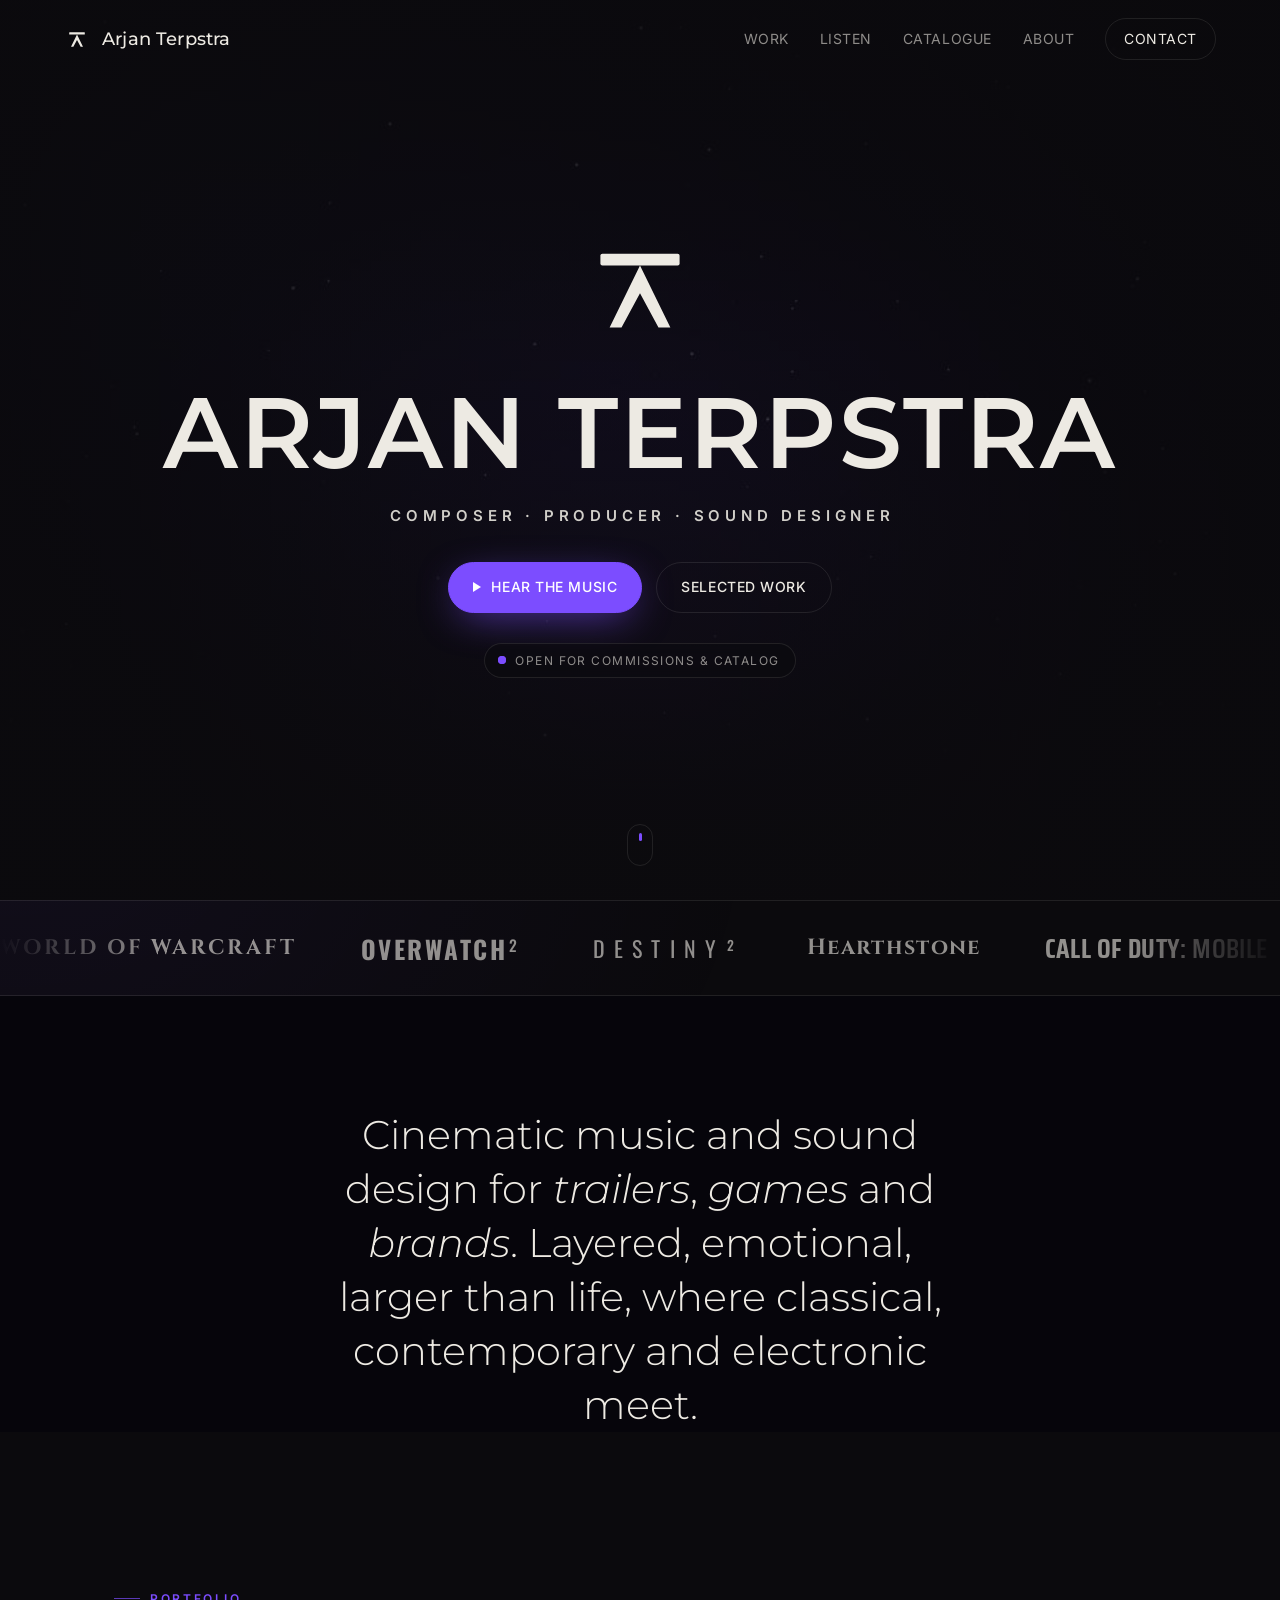
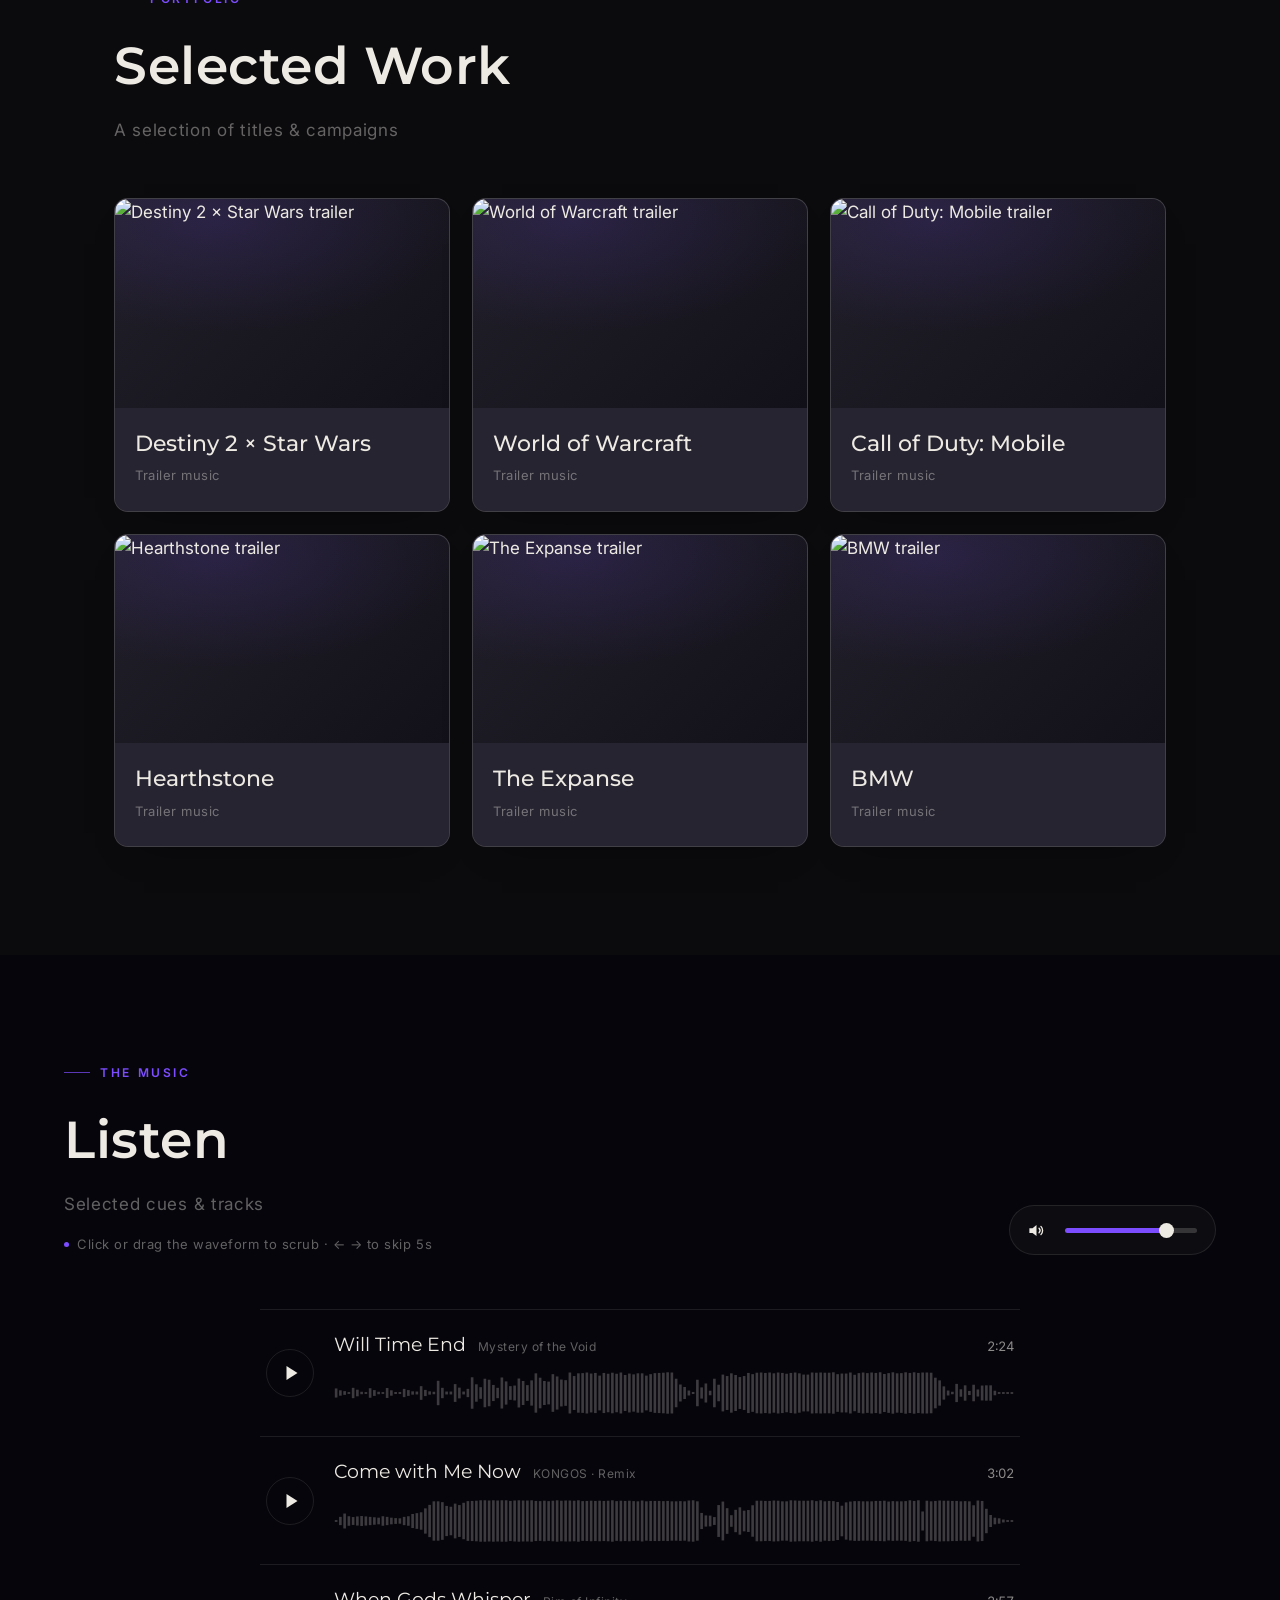
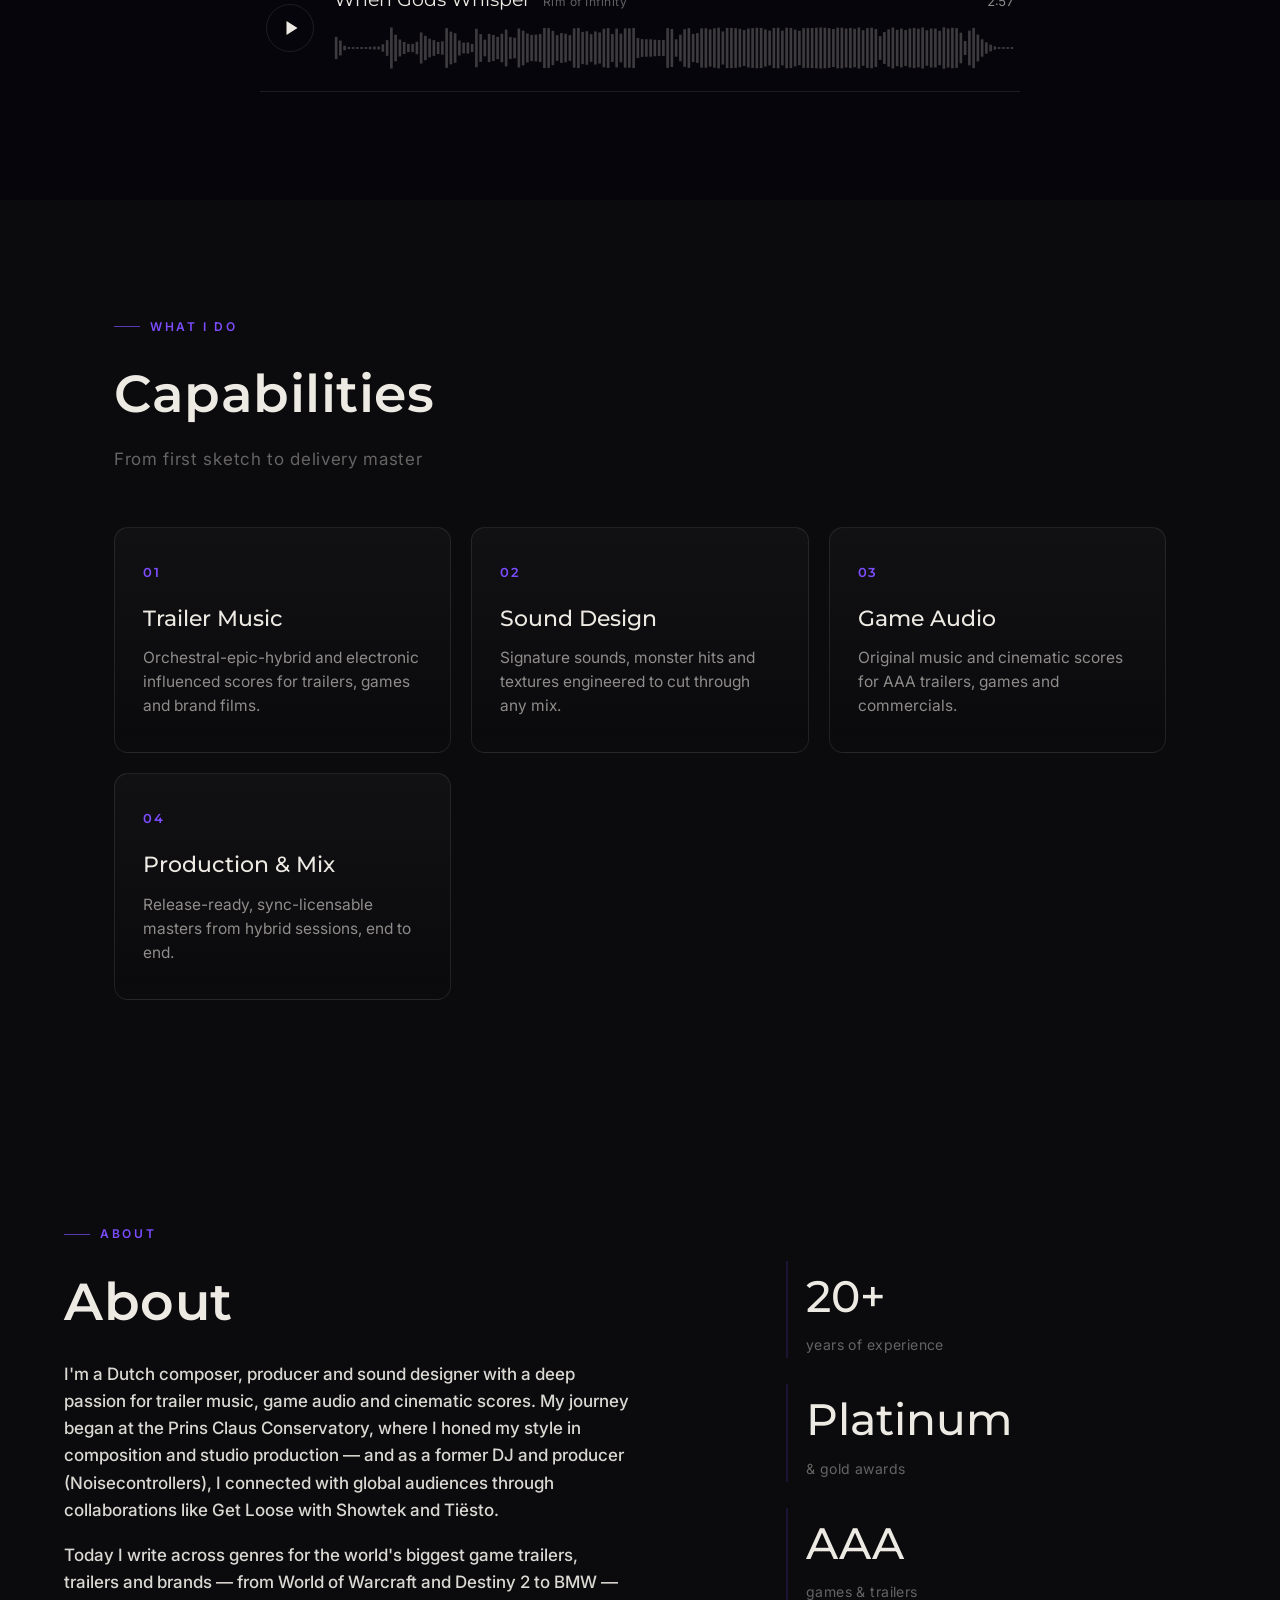
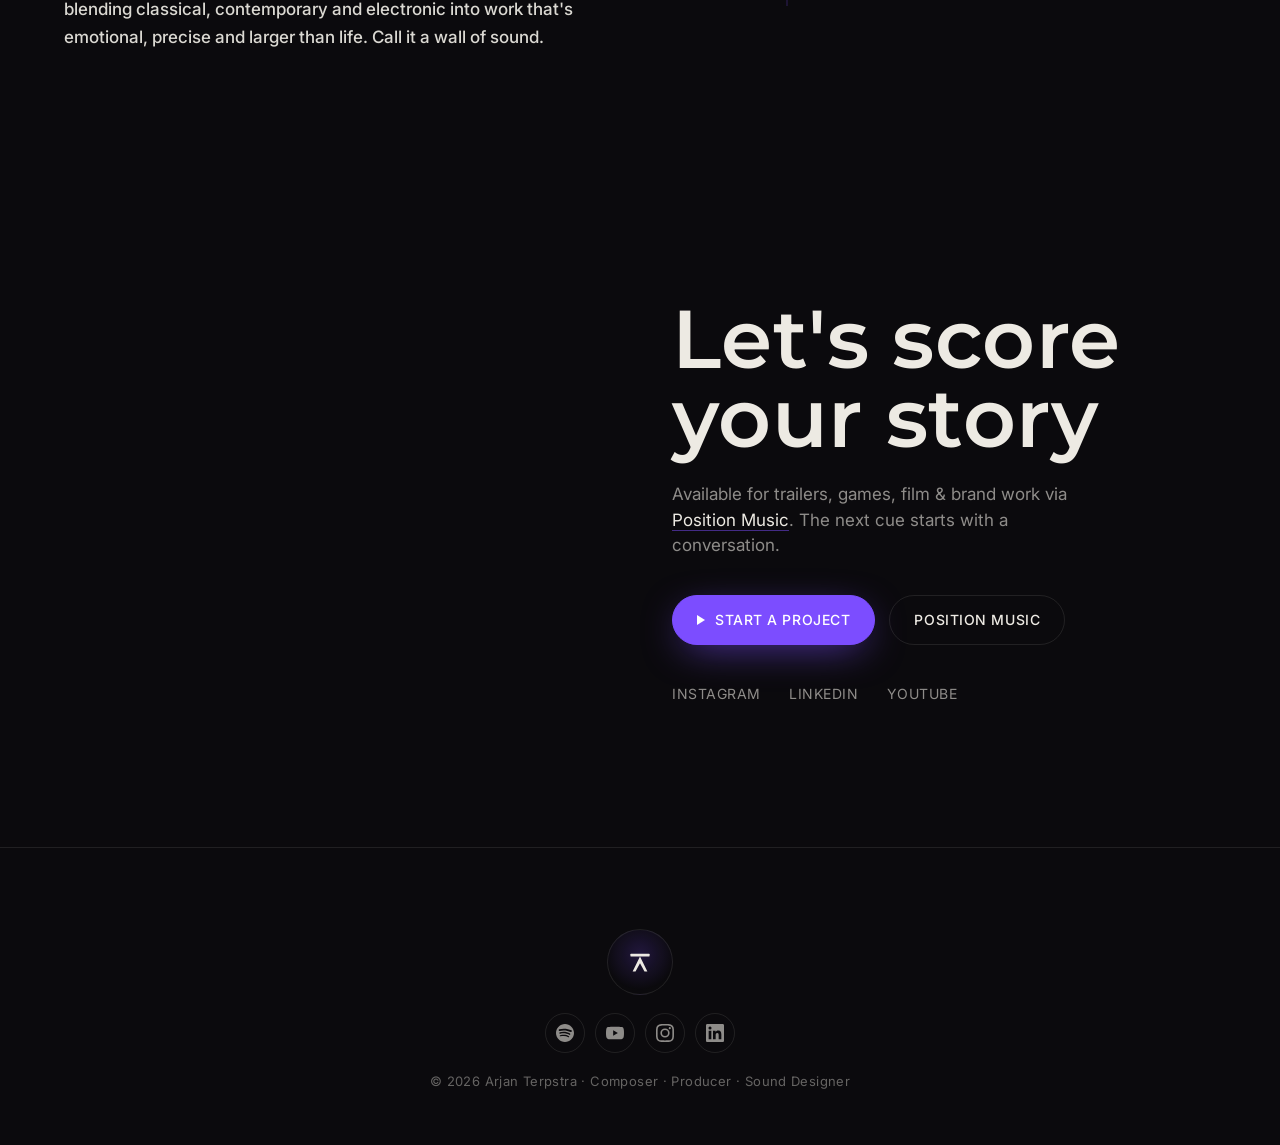
==== index.html @ 9fb3b8ef "Update index.html" ====
<!DOCTYPE html>
<html lang="en">
<head>
  <meta charset="UTF-8" />
  <meta name="viewport" content="width=device-width, initial-scale=1.0" />
  <title>Arjan Terpstra · Composer &amp; Sound Designer</title>
  <meta name="description" content="Arjan Terpstra, composer, producer and sound designer. Trailer music, game audio and cinematic scores." />
  <meta name="theme-color" content="#0B0A0D" />
  <meta name="robots" content="index, follow" />
  <link rel="canonical" href="https://arjanterpstra.com/" />

  <!-- Icons -->
  <link rel="icon" href="assets/favicon.svg" type="image/svg+xml" />
  <link rel="apple-touch-icon" href="assets/apple-touch-icon.png" />

  <!-- Open Graph -->
  <meta property="og:type" content="website" />
  <meta property="og:site_name" content="Arjan Terpstra" />
  <meta property="og:title" content="Arjan Terpstra · Composer &amp; Sound Designer" />
  <meta property="og:description" content="Cinematic music and sound design for trailers, games and brands — by composer & producer Arjan Terpstra." />
  <meta property="og:url" content="https://arjanterpstra.com/" />
  <meta property="og:image" content="https://arjanterpstra.com/assets/og-image.jpg" />
  <meta property="og:image:width" content="1200" />
  <meta property="og:image:height" content="630" />
  <meta property="og:image:alt" content="Arjan Terpstra — Composer, Producer & Sound Designer" />

  <!-- Twitter / X -->
  <meta name="twitter:card" content="summary_large_image" />
  <meta name="twitter:title" content="Arjan Terpstra · Composer &amp; Sound Designer" />
  <meta name="twitter:description" content="Cinematic music and sound design for trailers, games and brands." />
  <meta name="twitter:image" content="https://arjanterpstra.com/assets/og-image.jpg" />

  <!-- Structured data -->
  <script type="application/ld+json">
  {
    "@context": "https://schema.org",
    "@type": "Person",
    "name": "Arjan Terpstra",
    "url": "https://arjanterpstra.com/",
    "image": "https://arjanterpstra.com/assets/og-image.jpg",
    "jobTitle": "Composer, Producer & Sound Designer",
    "nationality": "Dutch",
    "description": "Composer, producer and sound designer creating cinematic music and sound design for trailers, games and brands.",
    "knowsAbout": ["Trailer music", "Game audio", "Sound design", "Film scoring", "Brand films"],
    "sameAs": [
      "https://open.spotify.com/artist/2ddTRi8u8gCnG3Aphy3IDh",
      "https://www.youtube.com/playlist?list=PLJkgibw0HmOfI9y0zap0LcIbWuMFbRsZc",
      "https://www.instagram.com/arjan_terpstra/",
      "https://www.linkedin.com/in/arjan-terpstra-nl/"
    ]
  }
  </script>

  <link rel="preconnect" href="https://fonts.googleapis.com" />
  <link rel="preconnect" href="https://fonts.gstatic.com" crossorigin />
  <link rel="stylesheet" href="https://fonts.googleapis.com/css2?family=Montserrat:ital,wght@0,300;0,400;0,500;0,600;0,700;0,800;1,800&family=Inter:wght@400;500;600&family=Cinzel:wght@700&family=Oswald:wght@300;400;700&family=Saira+Condensed:wght@700&display=swap" media="print" onload="this.media='all'" />
  <noscript><link rel="stylesheet" href="https://fonts.googleapis.com/css2?family=Montserrat:ital,wght@0,300;0,400;0,500;0,600;0,700;0,800;1,800&family=Inter:wght@400;500;600&family=Cinzel:wght@700&family=Oswald:wght@300;400;700&family=Saira+Condensed:wght@700&display=swap" /></noscript>

  <style>
  /* ============================================================
     Arjan Terpstra — cinematic homepage (self-contained artifact build)
     ============================================================ */
  :root {
    --ink:        #0B0A0D;
    --ink-2:      #17161B;
    --ink-3:      #201E26;
    --line:       rgba(237, 234, 227, 0.10);
        --paper:      #EDEAE3;
    --muted:      rgba(237, 234, 227, 0.58);
    --faint:      rgba(237, 234, 227, 0.40);
    --accent:     #7C4DFF;
    --accent-rgb: 124, 77, 255;
    --accent-soft: rgba(var(--accent-rgb), 0.16);

    --font-display: "Montserrat", -apple-system, BlinkMacSystemFont, "Segoe UI", Roboto, sans-serif;
    --font-ui: "Inter", -apple-system, BlinkMacSystemFont, "Segoe UI", Roboto, sans-serif;

    --maxw: 1180px;
    --gutter: clamp(20px, 5vw, 64px);
    --radius: 14px;
  }

  * { box-sizing: border-box; }
  html { scroll-behavior: smooth; }
  body {
    margin: 0; background: var(--ink); color: var(--paper);
    font-family: var(--font-ui); font-size: 17px; line-height: 1.6;
    -webkit-font-smoothing: antialiased; overflow-x: hidden;
  }
  @media (prefers-reduced-motion: reduce) {
    html { scroll-behavior: auto; }
    *, *::before, *::after { animation: none !important; transition: none !important; }
  }

  /* Background layers */
  .bg { position: fixed; inset: 0; z-index: -1; pointer-events: none; }
  .bg__glow {
    position: absolute; inset: -20%;
    background:
      radial-gradient(60% 50% at 50% 0%, rgba(var(--accent-rgb), 0.10), transparent 70%),
      radial-gradient(50% 40% at 80% 20%, rgba(237, 234, 227, 0.05), transparent 70%),
      radial-gradient(60% 60% at 15% 80%, rgba(var(--accent-rgb), 0.06), transparent 70%);
    animation: drift 24s ease-in-out infinite alternate;
    transition: opacity .6s ease;
  }
  @keyframes drift {
    from { transform: translate3d(-2%, -1%, 0) scale(1.02); }
    to   { transform: translate3d(2%, 2%, 0) scale(1.08); }
  }
  .bg__grain {
    position: absolute; inset: 0; opacity: 0.05; mix-blend-mode: overlay;
    background-image: url("data:image/svg+xml,%3Csvg xmlns='http://www.w3.org/2000/svg' width='120' height='120'%3E%3Cfilter id='n'%3E%3CfeTurbulence type='fractalNoise' baseFrequency='0.9' numOctaves='2'/%3E%3C/filter%3E%3Crect width='100%25' height='100%25' filter='url(%23n)'/%3E%3C/svg%3E");
  }

  /* AT mark via mask (inlined SVG, inherits color) */
  [data-icon="mark"] {
    display: inline-block; background-color: currentColor;
    -webkit-mask: url("data:image/svg+xml,%3Csvg xmlns='http://www.w3.org/2000/svg' viewBox='0 0 200 200'%3E%3Cg fill='%23000'%3E%3Crect x='40' y='48' width='120' height='18' rx='3'/%3E%3Cpolygon points='100,66 146,160 128,160 100,108 72,160 54,160'/%3E%3C/g%3E%3C/svg%3E") center / contain no-repeat;
            mask: url("data:image/svg+xml,%3Csvg xmlns='http://www.w3.org/2000/svg' viewBox='0 0 200 200'%3E%3Cg fill='%23000'%3E%3Crect x='40' y='48' width='120' height='18' rx='3'/%3E%3Cpolygon points='100,66 146,160 128,160 100,108 72,160 54,160'/%3E%3C/g%3E%3C/svg%3E") center / contain no-repeat;
  }

  /* Header */
  .site-header {
    position: fixed; top: 0; left: 0; right: 0; z-index: 50;
    display: flex; align-items: center; justify-content: space-between;
    padding: 18px var(--gutter);
    transition: background .4s ease, backdrop-filter .4s ease, padding .4s ease, border-color .4s ease;
    border-bottom: 1px solid transparent;
  }
  .site-header.is-scrolled {
    background: rgba(11, 10, 13, 0.72); backdrop-filter: blur(14px); -webkit-backdrop-filter: blur(14px);
    border-bottom-color: var(--line); padding-top: 12px; padding-bottom: 12px;
  }
  .brand { display: flex; align-items: center; gap: 12px; text-decoration: none; color: var(--paper); }
  .brand__mark { width: 26px; height: 26px; color: var(--paper); }
  .brand__name { font-family: var(--font-display); font-weight: 500; letter-spacing: .01em; font-size: 18px; }
  .nav { display: flex; align-items: center; gap: clamp(14px, 2.4vw, 34px); }
  .nav a { color: var(--muted); text-decoration: none; font-size: 14px; letter-spacing: .04em; text-transform: uppercase; transition: color .25s ease; }
  .nav a:hover { color: var(--paper); }
  .nav__cta { color: var(--paper) !important; border: 1px solid var(--line); padding: 9px 18px; border-radius: 999px; transition: all .25s ease; }
  .nav__cta:hover { background: var(--accent); border-color: var(--accent); color: #fff !important; }
  @media (max-width: 620px) { .nav a:not(.nav__cta) { display: none; } .site-header .brand { display: none; } .site-header { justify-content: flex-end; } }

  /* Hero */
  .hero {
    min-height: 100svh; position: relative; overflow: hidden;
    display: flex; flex-direction: column; align-items: center; justify-content: center;
    text-align: center; padding: 0 var(--gutter);
  }
  .hero__media { position: absolute; inset: 0; z-index: 0; overflow: hidden; background: #06050B center/cover no-repeat; background-image: url("media/hero-poster.jpg"); }
  .hero__video { position: absolute; inset: 0; width: 100%; height: 100%; object-fit: cover; pointer-events: none; opacity: 0; transition: opacity 1.8s ease; }
  .hero__video.is-ready { opacity: .58; }
  /* YouTube background — 16:9 iframe scaled to cover the hero */
  .hero__yt {
    position: absolute; top: 50%; left: 50%;
    width: 100vw; height: 56.25vw;            /* 16:9 from width */
    min-width: 177.78svh; min-height: 100svh; /* 16:9 from height */
    transform: translate(-50%, -50%);
    border: 0; pointer-events: none;
    opacity: 0; transition: opacity 1.8s ease;
  }
  .hero__yt.is-ready { opacity: .58; }
  @keyframes heroFade { to { opacity: 1; } }
  .hero__scrim {
    position: absolute; inset: 0;
    background:
      radial-gradient(80% 70% at 50% 45%, rgba(11,10,13,.45), rgba(11,10,13,.82) 80%),
      linear-gradient(180deg, rgba(11,10,13,.55), rgba(11,10,13,.20) 40%, rgba(11,10,13,.95));
  }
  .hero__inner { position: relative; z-index: 1; display: flex; flex-direction: column; align-items: center; }
  .hero__mark { width: clamp(76px, 12vw, 132px); height: clamp(76px, 12vw, 132px); color: var(--paper); margin-bottom: 28px; filter: drop-shadow(0 0 40px rgba(var(--accent-rgb), 0.25)); }
  .hero__title { font-family: var(--font-display); font-weight: 600; font-size: clamp(38px, 8vw, 100px); line-height: 1.0; margin: 0; letter-spacing: 0.02em; text-transform: uppercase; }
  .hero__role { margin: 22px 0 0; color: rgba(237,234,227,.88); font-weight: 600; text-transform: uppercase; letter-spacing: .32em; font-size: clamp(12px, 1.5vw, 15px); padding-left: .32em; }
  .scroll-cue { position: absolute; bottom: 34px; left: 50%; transform: translateX(-50%); width: 26px; height: 42px; border: 1px solid var(--line); border-radius: 14px; display: flex; justify-content: center; padding-top: 8px; }
  .scroll-cue span { width: 3px; height: 8px; border-radius: 2px; background: var(--accent); animation: cue 1.8s ease-in-out infinite; }
  @keyframes cue { 0%,100% { opacity: .2; transform: translateY(0); } 50% { opacity: 1; transform: translateY(8px); } }

  /* Sections */
  .section { max-width: var(--maxw); margin: 0 auto; padding: clamp(80px, 12vh, 160px) var(--gutter); }
  .section--alt { max-width: none; background: linear-gradient(180deg, transparent, rgba(23,22,27,.5) 12%, rgba(23,22,27,.5) 88%, transparent); }
  .section--alt > * { max-width: var(--maxw); margin-left: auto; margin-right: auto; }
  #listen { position: relative; isolation: isolate; }
  #listen.section--alt { background: linear-gradient(180deg, rgba(6,5,11,0), rgba(6,5,11,.26) 45%, rgba(6,5,11,.26) 55%, rgba(6,5,11,0)); }

  /* Same cosmic image fixed to the viewport, behind the Statement and Listen
     sections — Selected Work stays dark in between. Fixed = it sits still while
     the content scrolls over it; nudged down so the planet horizon reads. */
  .cosmos { position: relative; }
  #statement { position: relative; isolation: isolate; max-width: none; }
  #statement::before, #listen::before {
    content: ""; position: absolute; inset: 0; z-index: -1;
    background-color: #06050b;
    background-image:
      linear-gradient(180deg, rgba(6,5,11,.55), rgba(6,5,11,.28) 40%, rgba(6,5,11,.34) 72%, rgba(6,5,11,.5)),
      url("media/listen-bg.jpg");
    background-repeat: no-repeat, no-repeat;
    background-size: cover, cover;
    background-position: center, center 82%;
    background-attachment: fixed, fixed;
  }
  @media (max-width: 760px) {
    #statement::before, #listen::before { background-attachment: scroll, scroll; }
  }
  .section__head { margin-bottom: 54px; }
  .section h2 { font-family: var(--font-display); font-weight: 600; font-size: clamp(28px, 4.6vw, 52px); margin: 0; letter-spacing: 0.01em; color: var(--paper); }
  .section__sub { color: var(--faint); margin: 10px 0 0; letter-spacing: .04em; }

  /* Statement */
  .statement { text-align: center; padding-top: clamp(40px, 8vh, 90px); padding-bottom: 0; }
  .statement p { font-family: var(--font-display); font-weight: 300; font-size: clamp(22px, 3.4vw, 40px); line-height: 1.35; color: var(--paper); margin-inline: auto; max-width: 24ch; }
  .statement em { font-style: italic; color: var(--paper); }

  /* Work grid — shiny, framed cards */
  .work-grid { display: grid; gap: 22px; grid-template-columns: repeat(auto-fill, minmax(280px, 1fr)); }
  .work-card { position: relative; border-radius: var(--radius); overflow: hidden; background: #211f29; border: 1px solid rgba(237,234,227,.16); box-shadow: inset 0 0 0 1px rgba(237,234,227,.06), 0 16px 40px -30px rgba(0,0,0,.9); transition: transform .45s cubic-bezier(.2,.7,.2,1), box-shadow .45s ease, border-color .45s ease; }
  .work-card[data-video] { cursor: pointer; }
  /* travelling light running along the frame */
  .work-card::before {
    content: ""; position: absolute; inset: 0; border-radius: inherit; padding: 1.4px; z-index: 5; pointer-events: none;
    background: linear-gradient(115deg, transparent 18%, rgba(237,234,227,.5) 36%, rgba(237,234,227,.95) 47%, rgba(var(--accent-rgb),1) 53%, rgba(237,234,227,.95) 59%, rgba(237,234,227,.5) 70%, transparent 86%);
    background-size: 250% 100%; background-position: 210% 0;
    -webkit-mask: linear-gradient(#000 0 0) content-box, linear-gradient(#000 0 0);
            mask: linear-gradient(#000 0 0) content-box, linear-gradient(#000 0 0);
    -webkit-mask-composite: xor; mask-composite: exclude;
    opacity: 0; transition: opacity .4s ease;
  }
  /* diagonal glare sweeping across the face */
  .work-card::after {
    content: ""; position: absolute; inset: 0; z-index: 4; pointer-events: none;
    background: linear-gradient(115deg, transparent 38%, rgba(255,255,255,.16) 49%, transparent 60%);
    transform: translateX(-130%);
  }
  .work-card:hover { transform: translateY(-7px); border-color: rgba(var(--accent-rgb),.55); box-shadow: inset 0 0 0 1px rgba(237,234,227,.20), 0 26px 60px -28px rgba(0,0,0,.95), 0 0 52px -10px rgba(var(--accent-rgb),.42); }
  .work-card:hover::before { opacity: 1; animation: cardEdge 1.7s linear infinite; }
  .work-card:hover::after { animation: cardGlare .8s ease .04s 1 forwards; }
  @keyframes cardEdge { to { background-position: -110% 0; } }
  @keyframes cardGlare { from { transform: translateX(-130%); } to { transform: translateX(130%); } }
  @media (prefers-reduced-motion: reduce) {
    .work-card:hover::before { animation: none; opacity: 1; background-position: 50% 0; }
    .work-card:hover::after { animation: none; }
  }
  .work-card__art { aspect-ratio: 16 / 10; position: relative; background: linear-gradient(135deg, #211f29, #121119); }
  .work-card__art::after { content: ""; position: absolute; inset: 0; background: radial-gradient(120% 90% at 30% 10%, rgba(var(--accent-rgb),.18), transparent 60%); opacity: .8; transition: opacity .4s ease; }
  .work-card:hover .work-card__art::after { opacity: 1; }
  .work-card__art img { position: absolute; inset: 0; width: 100%; height: 100%; object-fit: cover; z-index: 1; }
  .work-card__art img + .work-card__play { z-index: 3; }
  .work-card__play { position: absolute; inset: 0; display: flex; align-items: center; justify-content: center; opacity: 0; transition: opacity .35s ease; z-index: 3; }
  .work-card[data-video]:hover .work-card__play { opacity: 1; }
  .work-card__play span { width: 58px; height: 58px; border-radius: 999px; position: relative; border: 1px solid rgba(237,234,227,.65); background: rgba(11,10,13,.4); backdrop-filter: blur(6px); -webkit-backdrop-filter: blur(6px); }
  .work-card[data-video]:hover .work-card__play span { border-color: var(--accent); box-shadow: 0 0 24px rgba(var(--accent-rgb),.45); }
  .work-card__play span::after { content: ""; position: absolute; top: 50%; left: 54%; transform: translate(-50%,-50%); border-style: solid; border-width: 9px 0 9px 15px; border-color: transparent transparent transparent var(--paper); }
  .work-card__meta { padding: 18px 20px 22px; position: relative; z-index: 2; background: #262430; }
  .work-card__meta h3 { margin: 0; font-family: var(--font-display); font-weight: 500; font-size: 22px; }
  .work-card__meta span { color: var(--faint); font-size: 13px; letter-spacing: .04em; }

  /* Tracklist (custom waveform audio player) */
  .tracklist { list-style: none; margin: 0 auto; padding: 0; max-width: 760px; }
  .track { display: grid; align-items: center; gap: 20px; grid-template-columns: 48px 1fr; padding: 20px 6px; border-bottom: 1px solid var(--line); }
  .track:first-child { border-top: 1px solid var(--line); }
  .track__play { width: 48px; height: 48px; border-radius: 999px; cursor: pointer; border: 1px solid var(--line); background: transparent; position: relative; transition: all .25s ease; }
  .track__play::before { content: ""; position: absolute; top: 50%; left: 54%; transform: translate(-50%,-50%); border-style: solid; border-width: 7px 0 7px 11px; border-color: transparent transparent transparent var(--paper); }
  .track__play:hover { background: var(--accent); border-color: var(--accent); }
  .track__play:hover::before { border-left-color: #fff; }
  .track.is-active .track__play { background: var(--accent); border-color: var(--accent); }
  .track.is-active .track__play::before { border-left-color: #fff; }
  .track.is-loading .track__play { animation: trackLoad 1s ease-in-out infinite; }
  @keyframes trackLoad { 0%,100% { box-shadow: 0 0 0 0 rgba(var(--accent-rgb),.5); } 50% { box-shadow: 0 0 0 5px rgba(var(--accent-rgb),0); } }
  .track__play.is-playing::before { width: 4px; height: 14px; border: 0; background: #fff; box-shadow: 6px 0 0 #fff; left: 50%; transform: translate(-70%, -50%); }
  .track__main { min-width: 0; display: flex; flex-direction: column; gap: 10px; }
  .track__head { display: flex; align-items: baseline; gap: 12px; }
  .track__title { font-family: var(--font-display); font-size: 19px; white-space: nowrap; }
  .track.is-active .track__title { color: var(--accent); }
  .track__tag { color: var(--faint); font-size: 12px; letter-spacing: .04em; white-space: nowrap; overflow: hidden; text-overflow: ellipsis; }
  .track__time { margin-left: auto; color: var(--muted); font-variant-numeric: tabular-nums; font-size: 13px; }
  .track__wave { display: block; width: 100%; height: 46px; cursor: pointer; touch-action: none; }
  .wave-tip { position: fixed; z-index: 60; pointer-events: none; transform: translate(-50%, -135%); padding: 3px 8px; border-radius: 6px; background: rgba(11, 10, 13, .92); border: 1px solid var(--line); color: var(--paper); font-size: 12px; line-height: 1; letter-spacing: .02em; font-variant-numeric: tabular-nums; white-space: nowrap; opacity: 0; transition: opacity .14s ease; }
  .wave-tip.is-on { opacity: 1; }
  @media (max-width: 560px) { .track { gap: 14px; grid-template-columns: 44px 1fr; } .track__tag { display: none; } .track__wave { height: 40px; } }

  /* Trusted marquee */
  .trusted { padding: 30px 0; border-top: 1px solid var(--line); border-bottom: 1px solid var(--line); overflow: hidden; }
  .marquee { position: relative; -webkit-mask: linear-gradient(90deg, transparent, #000 12%, #000 88%, transparent); mask: linear-gradient(90deg, transparent, #000 12%, #000 88%, transparent); }
  .marquee__track { display: flex; align-items: center; gap: clamp(40px, 5vw, 72px); width: max-content; animation: marquee 46s linear infinite; }
  @keyframes marquee { to { transform: translateX(-50%); } }
  .trusted:hover .marquee__track { animation-play-state: paused; }

  /* Monochrome client logos */
  .logo {
    display: inline-flex; align-items: center; height: 34px;
    color: rgba(237, 234, 227, 0.60); white-space: nowrap; line-height: 1;
    transition: color .3s ease, opacity .3s ease; flex: none;
    -webkit-font-smoothing: antialiased;
  }
  .logo:hover { color: var(--paper); }
  .logo__txt { display: inline-block; }
  .logo .sup { display: inline-block; font-size: .62em; vertical-align: .5em; margin-left: .1em; font-weight: 500; }

  /* BMW — bold spaced wordmark */
  .logo--bmw { font-family: "Montserrat", sans-serif; font-weight: 800; font-size: 25px; letter-spacing: .14em; text-transform: uppercase; }

  /* World of Warcraft — epic serif */
  .logo--wow { font-family: "Cinzel", serif; font-weight: 700; font-size: 21px; letter-spacing: .14em; text-transform: uppercase; }
  /* Hearthstone — warm serif */
  .logo--hearth { font-family: "Cinzel", serif; font-weight: 700; font-size: 22px; letter-spacing: .06em; }
  /* Overwatch 2 — bold grotesk caps */
  .logo--ow { font-family: "Oswald", sans-serif; font-weight: 700; font-size: 25px; letter-spacing: .10em; text-transform: uppercase; }
  /* Destiny 2 — wide tracked tech */
  .logo--destiny { font-family: "Oswald", sans-serif; font-weight: 400; font-size: 22px; letter-spacing: .42em; text-transform: uppercase; padding-left: .42em; }
  /* Call of Duty: Mobile — military condensed */
  .logo--cod { font-family: "Saira Condensed", sans-serif; font-weight: 700; font-size: 27px; letter-spacing: .015em; text-transform: uppercase; }
  .logo--cod .thin { font-weight: 600; opacity: .82; }
  /* Star Wars — tall heavy condensed */
  .logo--sw { font-family: "Saira Condensed", sans-serif; font-weight: 700; font-size: 25px; letter-spacing: -.005em; text-transform: uppercase; transform: scaleY(1.32); transform-origin: center; }
  /* The Expanse — thin spaced sci-fi */
  .logo--expanse { font-family: "Oswald", sans-serif; font-weight: 300; font-size: 22px; letter-spacing: .34em; text-transform: uppercase; padding-left: .34em; }
  .logo--expanse .thin { font-weight: 200; }
  /* Samsung — clean spaced wordmark */
  .logo--samsung { font-family: "Montserrat", sans-serif; font-weight: 600; font-size: 23px; letter-spacing: .15em; text-transform: uppercase; }
  /* PSV — sporty italic */
  .logo--psv { font-family: "Montserrat", sans-serif; font-style: italic; font-weight: 800; font-size: 29px; letter-spacing: .01em; text-transform: uppercase; }
  /* Position Music — refined two-tone wordmark */
  .logo--position { font-family: "Montserrat", sans-serif; font-weight: 700; font-size: 18px; letter-spacing: .2em; text-transform: uppercase; }
  .logo--position .thin { font-weight: 300; }

  /* About */
  #about { position: relative; isolation: isolate; overflow: hidden; max-width: none; }
  .about__media { position: fixed; left: 0; top: 0; width: 100%; height: 100vh; z-index: -1; pointer-events: none; }
  .about__video { position: absolute; inset: 0; width: 100%; height: 100%; object-fit: cover; opacity: 0; transition: opacity 1.8s ease; filter: blur(0.5px) saturate(.95); transform: scale(1.04); }
  .about__video.is-ready { opacity: .5; }
  .about__scrim { position: absolute; inset: 0; background:
      radial-gradient(82% 78% at 50% 50%, rgba(11,10,13,.28), rgba(11,10,13,.66) 92%),
      linear-gradient(180deg, var(--ink), rgba(11,10,13,.30) 26%, rgba(11,10,13,.30) 74%, var(--ink)); }
  body[data-hero-motion="off"] .about__video { display: none; }
  .about__grid { position: relative; max-width: var(--maxw); margin-inline: auto; display: grid; grid-template-columns: 1.5fr 1fr; gap: clamp(40px, 6vw, 90px); align-items: center; }
  .about__text p { color: rgba(237,234,227,.92); font-weight: 500; margin: 18px 0 0; max-width: 52ch; }
  .about__text em { color: var(--paper); font-family: var(--font-display); font-style: italic; }
  .about__stats { list-style: none; margin: 0; padding: 0; display: grid; gap: 26px; }
  .about__stats li { border-left: 2px solid var(--accent-soft); padding-left: 18px; }
  .about__stats strong { display: block; font-family: var(--font-display); font-size: clamp(28px, 4vw, 44px); font-weight: 500; }
  .about__stats span { color: var(--faint); font-size: 14px; letter-spacing: .03em; }
  @media (max-width: 760px) { .about__grid { grid-template-columns: 1fr; } }

  /* Contact */
  .contact { text-align: center; }
  .contact__mark { width: 54px; height: 54px; color: var(--paper); display: inline-block; margin-bottom: 24px; filter: drop-shadow(0 0 30px rgba(var(--accent-rgb),.25)); }
  .contact h2 { font-size: clamp(34px, 6vw, 72px); }
  .contact p { color: var(--muted); margin: 16px 0 30px; }
  .contact__link { color: var(--paper); text-decoration: none; border-bottom: 1px solid rgba(var(--accent-rgb),.5); transition: color .25s ease, border-color .25s ease; }
  .contact__link:hover { color: var(--accent); border-color: var(--accent); }
  .contact__email { display: inline-block; font-family: var(--font-display); font-size: clamp(20px, 3vw, 30px); color: var(--paper); text-decoration: none; border-bottom: 1px solid var(--line); padding-bottom: 4px; transition: border-color .3s ease; }
  .contact__email:hover { border-color: var(--accent); color: var(--accent); }
  .socials { display: flex; gap: 28px; justify-content: center; margin-top: 40px; }
  .socials a { color: var(--muted); text-decoration: none; font-size: 14px; letter-spacing: .04em; text-transform: uppercase; transition: color .25s ease; }
  .socials a:hover { color: var(--paper); }

  /* Footer */
  .site-footer { display: flex; flex-direction: column; align-items: center; gap: 18px; padding: clamp(56px,9vh,92px) var(--gutter) clamp(40px,6vh,64px); border-top: 1px solid var(--line); text-align: center; }
  .site-footer .brand__mark { width: 22px; height: 22px; color: var(--faint); }
  .site-footer p { color: var(--faint); font-size: 13px; margin: 0; letter-spacing: .03em; }
  .footer__social { display: flex; align-items: center; gap: 10px; }
  .footer__social a { display: grid; place-items: center; width: 40px; height: 40px; border-radius: 999px; border: 1px solid var(--line); color: var(--muted); transition: color .25s ease, border-color .25s ease, background .25s ease, transform .25s ease; }
  .footer__social a:hover { color: var(--paper); border-color: rgba(var(--accent-rgb), .6); background: rgba(var(--accent-rgb), .12); transform: translateY(-2px); }
  .footer__social svg { width: 18px; height: 18px; display: block; fill: currentColor; }

  /* Join — seamless video banner (footer CTA) */
  .join { max-width: none; position: relative; overflow: hidden; background: var(--ink); padding: 0; }
  .join__bg { position: absolute; inset: 0; z-index: 0; pointer-events: none; }
  .join__video {
    position: absolute; top: 50%; left: 12%; transform: translateY(-50%);
    width: min(42%, 560px); height: 90%; object-fit: cover; opacity: 1;
    -webkit-mask: radial-gradient(56% 70% at 50% 50%, #000 36%, rgba(0,0,0,0) 76%);
            mask: radial-gradient(56% 70% at 50% 50%, #000 36%, rgba(0,0,0,0) 76%);
  }
  body[data-hero-motion="off"] .join__video { display: none; }
  .join__inner {
    position: relative; z-index: 1; max-width: var(--maxw); margin: 0 auto;
    padding: clamp(84px, 11vw, 152px) var(--gutter);
    display: grid; grid-template-columns: 1fr 1fr; gap: clamp(30px, 5vw, 70px);
    align-items: center; min-height: 480px;
  }
  .join__content { grid-column: 2 / 3; }
  .join__title { font-family: var(--font-display); font-weight: 600; font-size: clamp(44px, 6.4vw, 92px); line-height: .97; margin: 0; letter-spacing: .005em; }
  .join__sub { color: var(--muted); margin: 24px 0 0; max-width: 40ch; line-height: 1.5; }
  .join__cta { display: flex; flex-wrap: wrap; gap: 14px; margin-top: 36px; }
  .join .socials { justify-content: flex-start; margin-top: 38px; }
  @media (max-width: 860px) {
    .join__inner { grid-template-columns: 1fr; text-align: center; min-height: 0; }
    .join__content { grid-column: 1; }
    .join__video {
      left: 50%; top: 0; transform: translateX(-50%);
      width: 132%; height: 100%; opacity: .4;
      -webkit-mask: radial-gradient(72% 58% at 50% 42%, #000 26%, rgba(0,0,0,0) 76%);
              mask: radial-gradient(72% 58% at 50% 42%, #000 26%, rgba(0,0,0,0) 76%);
    }
    .join .socials, .join__cta { justify-content: center; }
  }

  /* ===== Footer logo badge ===== */
  .footer__logo {
    display: inline-grid; place-items: center; width: 66px; height: 66px; border-radius: 999px;
    border: 1px solid var(--line);
    background: radial-gradient(circle at 50% 38%, rgba(var(--accent-rgb),.20), rgba(var(--accent-rgb),0) 70%);
    transition: transform .3s ease, border-color .3s ease, box-shadow .3s ease;
  }
  .footer__logo .brand__mark { width: 32px; height: 32px; color: var(--paper); filter: drop-shadow(0 0 14px rgba(var(--accent-rgb),.55)); }
  .footer__logo:hover { transform: translateY(-3px); border-color: rgba(var(--accent-rgb),.6); box-shadow: 0 0 34px -6px rgba(var(--accent-rgb),.55); }

  /* Reveal on scroll */
  .reveal { opacity: 0; transform: translateY(24px); transition: opacity .8s ease, transform .8s cubic-bezier(.2,.7,.2,1); transition-delay: calc(var(--i, 0) * 70ms); }
  .reveal.is-in { opacity: 1; transform: none; }
  @media (prefers-reduced-motion: reduce) { .reveal { opacity: 1; transform: none; } }

  /* ---- Hero CTA + availability ---- */
  .hero__avail { display: inline-flex; align-items: center; gap: 9px; margin: 30px 0 0; padding: 7px 15px 7px 13px; border: 1px solid var(--line); border-radius: 999px; background: rgba(11,10,13,.4); backdrop-filter: blur(6px); -webkit-backdrop-filter: blur(6px); font-size: 12px; letter-spacing: .12em; text-transform: uppercase; color: var(--muted); }
  .hero__avail .ping { position: relative; width: 8px; height: 8px; border-radius: 999px; background: var(--accent); box-shadow: 0 0 0 0 var(--accent); }
  .hero__avail .ping::after { content: ""; position: absolute; inset: 0; border-radius: 999px; background: var(--accent); animation: ping 2.4s cubic-bezier(0,0,.2,1) infinite; }
  @keyframes ping { 0% { transform: scale(1); opacity: .7; } 80%, 100% { transform: scale(3); opacity: 0; } }
  .hero__cta { display: flex; flex-wrap: wrap; gap: 14px; justify-content: center; margin-top: 34px; }
  .btn { display: inline-flex; align-items: center; gap: 10px; font-family: var(--font-ui); font-size: 14px; font-weight: 500; letter-spacing: .04em; text-transform: uppercase; text-decoration: none; padding: 13px 24px; border-radius: 999px; border: 1px solid var(--line); color: var(--paper); cursor: pointer; transition: all .25s ease; }
  .btn--primary { background: var(--accent); border-color: var(--accent); color: #fff; box-shadow: 0 10px 40px -12px rgba(var(--accent-rgb), .8); }
  .btn--primary:hover { transform: translateY(-2px); box-shadow: 0 16px 50px -14px rgba(var(--accent-rgb), .95); }
  .btn--ghost:hover { border-color: rgba(237,234,227,.4); background: rgba(237,234,227,.04); }
  .btn .tri { width: 0; height: 0; border-style: solid; border-width: 5px 0 5px 8px; border-color: transparent transparent transparent currentColor; }

  /* ---- Section eyebrow ---- */
  .eyebrow { display: inline-flex; align-items: center; gap: 10px; color: var(--accent); font-family: var(--font-ui); font-size: 12px; font-weight: 600; letter-spacing: .22em; text-transform: uppercase; margin: 0 0 16px; }
  .eyebrow::before { content: ""; width: 26px; height: 1px; background: var(--accent); opacity: .7; }

  /* ---- Capabilities ---- */
  .caps-grid { display: grid; gap: 20px; grid-template-columns: repeat(auto-fill, minmax(250px, 1fr)); }
  .cap { position: relative; padding: 30px 28px 34px; border-radius: var(--radius); border: 1px solid var(--line); background: linear-gradient(180deg, rgba(237,234,227,.03), rgba(237,234,227,0)); overflow: hidden; transition: border-color .35s ease, transform .35s cubic-bezier(.2,.7,.2,1); }
  .cap:hover { border-color: rgba(var(--accent-rgb),.5); transform: translateY(-5px); }
  .cap__num { font-family: var(--font-display); font-size: 13px; font-weight: 600; letter-spacing: .14em; color: var(--accent); }
  .cap h3 { font-family: var(--font-display); font-weight: 500; font-size: 22px; margin: 16px 0 10px; }
  .cap p { color: var(--muted); margin: 0; font-size: 15.5px; line-height: 1.55; max-width: 30ch; }
  .cap::after { content: ""; position: absolute; left: 0; top: 0; height: 100%; width: 2px; background: var(--accent); transform: scaleY(0); transform-origin: top; transition: transform .4s cubic-bezier(.2,.7,.2,1); }
  .cap:hover::after { transform: scaleY(1); }

  /* ---- Testimonials ---- */
  .quotes { display: grid; gap: 22px; grid-template-columns: repeat(auto-fit, minmax(280px, 1fr)); }
  .quote { padding: 34px 30px; border-radius: var(--radius); border: 1px solid var(--line); background: rgba(23,22,27,.5); display: flex; flex-direction: column; gap: 22px; }
  .quote__mark { font-family: var(--font-display); font-size: 56px; line-height: .4; color: var(--accent); opacity: .55; height: 26px; }
  .quote p { margin: 0; font-family: var(--font-display); font-weight: 300; font-size: clamp(18px, 2vw, 22px); line-height: 1.5; color: var(--paper); flex: 1; }
  .quote footer { display: flex; flex-direction: column; gap: 2px; }
  .quote cite { font-style: normal; font-weight: 500; color: var(--paper); font-size: 15px; }
  .quote .role { color: var(--faint); font-size: 13px; letter-spacing: .03em; }

  /* ---- Listen header tweak ---- */
  .listen__hint { color: var(--faint); font-size: 13px; letter-spacing: .04em; display: inline-flex; align-items: center; gap: 8px; margin: 0; }
  .listen__hint .dot { width: 5px; height: 5px; border-radius: 999px; background: var(--accent); }

  /* Listen section header: text (left) + master volume (right) */
  .listen__head { display: flex; align-items: flex-end; justify-content: space-between; gap: 22px 48px; flex-wrap: wrap; }
  .listen__head-text { display: flex; flex-direction: column; min-width: 0; }
  .listen__head .listen__hint { margin-top: 16px; }
  .vol { display: flex; align-items: center; gap: 12px; padding: 9px 16px 9px 11px; border: 1px solid var(--line); border-radius: 999px; background: rgba(237,234,227,.03); }
  .vol__mute { width: 30px; height: 30px; flex: none; border-radius: 999px; border: 0; background: transparent; color: var(--paper); cursor: pointer; display: grid; place-items: center; transition: color .2s ease, background .2s ease; }
  .vol__mute:hover { color: var(--accent); background: rgba(var(--accent-rgb),.14); }
  .vol__mute svg { width: 19px; height: 19px; display: block; }
  .vol__mute .vol__x { opacity: 0; transition: opacity .2s ease; }
  .vol__mute .vol__wave { opacity: 1; transition: opacity .2s ease; }
  .vol__mute.is-muted { color: var(--faint); }
  .vol__mute.is-muted .vol__wave { opacity: 0; }
  .vol__mute.is-muted .vol__x { opacity: 1; }
  .vol__fader { -webkit-appearance: none; appearance: none; width: 132px; height: 5px; border-radius: 999px; background: rgba(237,234,227,.18); outline: none; cursor: pointer; }
  .vol__fader::-webkit-slider-thumb { -webkit-appearance: none; appearance: none; width: 15px; height: 15px; border-radius: 50%; background: var(--paper); border: 0; cursor: pointer; transition: transform .15s ease, background .15s ease, box-shadow .15s ease; }
  .vol__fader:hover::-webkit-slider-thumb { background: var(--accent); box-shadow: 0 0 0 5px rgba(var(--accent-rgb),.18); }
  .vol__fader:active::-webkit-slider-thumb { transform: scale(1.12); }
  .vol__fader::-moz-range-thumb { width: 15px; height: 15px; border-radius: 50%; background: var(--paper); border: 0; cursor: pointer; }
  .vol__fader:hover::-moz-range-thumb { background: var(--accent); }
  .vol__fader:focus-visible { box-shadow: 0 0 0 3px rgba(var(--accent-rgb),.4); }
  @media (max-width: 480px) { .vol__fader { width: 104px; } }

  /* ---- Tweak data-attribute hooks ---- */
  body[data-bg="subtle"] .bg__glow { opacity: .45; }
  body[data-bg="bold"]   .bg__glow { opacity: 1.35; }
  body[data-grain="off"] .bg__grain { display: none; }
  body[data-hero-motion="off"] .hero__video,
  body[data-hero-motion="off"] .hero__yt { display: none; }
  body[data-cards="flat"] .work-card { border-radius: 0; }
  body[data-cards="flat"] .work-card__art img { border-radius: 0; }

  /* ---- Lightbox (local trailer player) ---- */
  .lightbox { position: fixed; inset: 0; z-index: 100; display: none; align-items: center; justify-content: center; padding: clamp(16px, 4vw, 56px); background: rgba(6,5,11,.88); backdrop-filter: blur(12px); -webkit-backdrop-filter: blur(12px); opacity: 0; transition: opacity .3s ease; }
  .lightbox.is-open { display: flex; opacity: 1; }
  .lightbox__frame { position: relative; width: min(1100px, 100%); aspect-ratio: 16 / 9; background: #000; border-radius: var(--radius); overflow: hidden; box-shadow: 0 40px 120px -20px rgba(0,0,0,.85); outline: 1px solid var(--line); transform: scale(.95); transition: transform .35s cubic-bezier(.2,.7,.2,1); }
  .lightbox.is-open .lightbox__frame { transform: scale(1); }
  .lightbox__frame video { position: absolute; inset: 0; width: 100%; height: 100%; background: #000; }
  .lightbox.is-loading .lightbox__frame::after { content: ""; position: absolute; top: 50%; left: 50%; width: 40px; height: 40px; margin: -20px 0 0 -20px; border-radius: 999px; border: 2px solid rgba(237,234,227,.22); border-top-color: var(--accent); animation: lbspin .8s linear infinite; z-index: 2; }
  @keyframes lbspin { to { transform: rotate(360deg); } }
  .lightbox__close { position: absolute; top: 14px; right: 14px; width: 44px; height: 44px; border-radius: 999px; border: 1px solid var(--line); background: rgba(11,10,13,.55); backdrop-filter: blur(6px); -webkit-backdrop-filter: blur(6px); color: var(--paper); cursor: pointer; z-index: 3; transition: background .2s ease, border-color .2s ease, transform .2s ease; }
  .lightbox__close::before, .lightbox__close::after { content: ""; position: absolute; top: 50%; left: 50%; width: 16px; height: 1.6px; background: currentColor; }
  .lightbox__close::before { transform: translate(-50%,-50%) rotate(45deg); }
  .lightbox__close::after { transform: translate(-50%,-50%) rotate(-45deg); }
  .lightbox__close:hover { background: var(--accent); border-color: var(--accent); color: #fff; transform: scale(1.06); }
  .lightbox__title { position: absolute; left: 0; right: 0; top: 0; bottom: auto; padding: 18px 72px 46px 24px; background: linear-gradient(rgba(6,5,11,.85), transparent); font-family: var(--font-display); font-weight: 500; font-size: 16px; letter-spacing: .02em; pointer-events: none; }
  @media (max-width: 560px) { .lightbox__close { top: 10px; right: 10px; } }
  </style>
</head>
<body>
  <div class="bg" aria-hidden="true">
    <div class="bg__glow"></div>
    <div class="bg__grain"></div>
  </div>

  <header class="site-header" id="siteHeader">
    <a class="brand" href="#top" aria-label="Arjan Terpstra, home">
      <span class="brand__mark" data-icon="mark"></span>
      <span class="brand__name">Arjan Terpstra</span>
    </a>
    <nav class="nav" aria-label="Main menu">
      <a href="#work">Work</a>
      <a href="#listen">Listen</a>
      <a href="Discography.html">Catalogue</a>
      <a href="#about">About</a>
      <a href="#contact" class="nav__cta">Contact</a>
    </nav>
  </header>

  <main id="top">
    <!-- HERO — self-hosted showreel background (lazy-loaded, muted, looping) -->
    <section class="hero">
      <div class="hero__media" aria-hidden="true">
        <video class="hero__video" data-src="media/hero.mp4" poster="media/hero-poster.jpg" muted loop playsinline webkit-playsinline preload="none"></video>
        <div class="hero__scrim"></div>
      </div>
      <div class="hero__inner">
        <span class="hero__mark reveal" data-icon="mark"></span>
        <h1 class="hero__title reveal">Arjan Terpstra</h1>
        <p class="hero__role reveal">Composer · Producer · Sound Designer</p>
        <div class="hero__cta reveal">
          <a href="#listen" class="btn btn--primary"><span class="tri"></span> Hear the music</a>
          <a href="#work" class="btn btn--ghost">Selected work</a>
        </div>
        <span class="hero__avail reveal"><span class="ping"></span> Open for commissions &amp; catalog</span>
      </div>
      <a href="#work" class="scroll-cue" aria-label="Scroll to work"><span></span></a>
    </section>

    <section class="trusted" id="trusted" aria-label="Trusted by">
      <div class="marquee reveal">
        <div class="marquee__track" id="logoTrack"></div>
      </div>
    </section>

    <div class="cosmos">
    <section class="statement section" id="statement">
      <p class="reveal">
        Cinematic music and sound design for <em>trailers</em>, <em>games</em>
        and <em>brands</em>. Layered, emotional, larger than life, where classical,
        contemporary and electronic meet.
      </p>
    </section>

    <section class="section" id="work">
      <div class="section__head reveal">
        <span class="eyebrow">Portfolio</span>
        <h2>Selected Work</h2>
        <p class="section__sub">A selection of titles &amp; campaigns</p>
      </div>
      <div class="work-grid">
        <article class="work-card reveal" style="--i:0" data-video="RV4qakZgCHY" data-mp4="media/work/destiny-starwars.mp4">
          <div class="work-card__art">
            <img src="https://i.ytimg.com/vi/RV4qakZgCHY/maxresdefault.jpg" onerror="this.onerror=null;this.src='https://i.ytimg.com/vi/RV4qakZgCHY/hqdefault.jpg'" alt="Destiny 2 × Star Wars trailer" loading="lazy" />
            <div class="work-card__play"><span></span></div>
          </div>
          <div class="work-card__meta"><h3>Destiny 2 × Star Wars</h3><span>Trailer music</span></div>
        </article>
        <article class="work-card reveal" style="--i:1" data-video="2BAG-G-qz_Y" data-mp4="media/work/wow-midnight.mp4">
          <div class="work-card__art">
            <img src="https://i.ytimg.com/vi/2BAG-G-qz_Y/maxresdefault.jpg" onerror="this.onerror=null;this.src='https://i.ytimg.com/vi/2BAG-G-qz_Y/hqdefault.jpg'" alt="World of Warcraft trailer" loading="lazy" />
            <div class="work-card__play"><span></span></div>
          </div>
          <div class="work-card__meta"><h3>World of Warcraft</h3><span>Trailer music</span></div>
        </article>
        <article class="work-card reveal" style="--i:2" data-video="NQa7CAuCL6I" data-mp4="media/work/cod-mobile.mp4">
          <div class="work-card__art">
            <img src="https://i.ytimg.com/vi/NQa7CAuCL6I/maxresdefault.jpg" onerror="this.onerror=null;this.src='https://i.ytimg.com/vi/NQa7CAuCL6I/hqdefault.jpg'" alt="Call of Duty: Mobile trailer" loading="lazy" />
            <div class="work-card__play"><span></span></div>
          </div>
          <div class="work-card__meta"><h3>Call of Duty: Mobile</h3><span>Trailer music</span></div>
        </article>
        <article class="work-card reveal" style="--i:3" data-video="PfmUdCsr1nw" data-mp4="media/work/hearthstone-sunken-city.mp4">
          <div class="work-card__art">
            <img src="https://i.ytimg.com/vi/PfmUdCsr1nw/maxresdefault.jpg" onerror="this.onerror=null;this.src='https://i.ytimg.com/vi/PfmUdCsr1nw/hqdefault.jpg'" alt="Hearthstone trailer" loading="lazy" />
            <div class="work-card__play"><span></span></div>
          </div>
          <div class="work-card__meta"><h3>Hearthstone</h3><span>Trailer music</span></div>
        </article>
        <article class="work-card reveal" style="--i:4" data-video="HjsUHPBz_64">
          <div class="work-card__art">
            <img src="https://i.ytimg.com/vi/HjsUHPBz_64/maxresdefault.jpg" onerror="this.onerror=null;this.src='https://i.ytimg.com/vi/HjsUHPBz_64/hqdefault.jpg'" alt="The Expanse trailer" loading="lazy" />
            <div class="work-card__play"><span></span></div>
          </div>
          <div class="work-card__meta"><h3>The Expanse</h3><span>Trailer music</span></div>
        </article>
        <article class="work-card reveal" style="--i:5" data-video="TMXBjz2FHpc" data-mp4="media/work/bmw-m.mp4">
          <div class="work-card__art">
            <img src="https://i.ytimg.com/vi/TMXBjz2FHpc/maxresdefault.jpg" onerror="this.onerror=null;this.src='https://i.ytimg.com/vi/TMXBjz2FHpc/hqdefault.jpg'" alt="BMW trailer" loading="lazy" />
            <div class="work-card__play"><span></span></div>
          </div>
          <div class="work-card__meta"><h3>BMW</h3><span>Trailer music</span></div>
        </article>
      </div>
    </section>

    <section class="section section--alt" id="listen">
      <div class="section__head reveal listen__head">
        <div class="listen__head-text">
          <span class="eyebrow">The music</span>
          <h2>Listen</h2>
          <p class="section__sub">Selected cues &amp; tracks</p>
          <span class="listen__hint"><span class="dot"></span> Click or drag the waveform to scrub · ← → to skip 5s</span>
        </div>
        <div class="vol" role="group" aria-label="Volume">
          <button class="vol__mute" id="volMute" type="button" aria-label="Mute" aria-pressed="false">
            <svg viewBox="0 0 24 24" fill="none" stroke="currentColor" stroke-width="1.7" stroke-linecap="round" stroke-linejoin="round" aria-hidden="true">
              <polygon points="3,9 7,9 12,5 12,19 7,15 3,15" fill="currentColor" stroke="none"></polygon>
              <g class="vol__wave"><path d="M15.2 9.2a4 4 0 0 1 0 5.6"></path><path d="M17.6 6.8a7.5 7.5 0 0 1 0 10.4"></path></g>
              <g class="vol__x"><path d="M16 9.5l5.5 5.5"></path><path d="M21.5 9.5L16 15"></path></g>
            </svg>
          </button>
          <input class="vol__fader" id="volFader" type="range" min="0" max="1" step="0.01" value="0.8" aria-label="Volume" />
        </div>
      </div>
      <ul class="tracklist">
        <li class="track reveal" data-src="will-time-end" data-audio="audio/will-time-end.mp3">
          <button class="track__play" aria-label="Play / pause"></button>
          <div class="track__main">
            <div class="track__head">
              <span class="track__title">Will Time End</span>
              <span class="track__tag">Mystery of the Void</span>
              <span class="track__time">2:24</span>
            </div>
            <canvas class="track__wave" aria-label="Waveform — click to seek"></canvas>
          </div>
        </li>
        <li class="track reveal" data-src="come-with-me-now" data-audio="audio/come-with-me-now.mp3">
          <button class="track__play" aria-label="Play / pause"></button>
          <div class="track__main">
            <div class="track__head">
              <span class="track__title">Come with Me Now</span>
              <span class="track__tag">KONGOS · Remix</span>
              <span class="track__time">3:02</span>
            </div>
            <canvas class="track__wave" aria-label="Waveform — click to seek"></canvas>
          </div>
        </li>
        <li class="track reveal" data-src="when-gods-whisper" data-audio="audio/when-gods-whisper.mp3">
          <button class="track__play" aria-label="Play / pause"></button>
          <div class="track__main">
            <div class="track__head">
              <span class="track__title">When Gods Whisper</span>
              <span class="track__tag">Rim of Infinity</span>
              <span class="track__time">2:57</span>
            </div>
            <canvas class="track__wave" aria-label="Waveform — click to seek"></canvas>
          </div>
        </li>
      </ul>
    </section>
    </div><!-- /.cosmos -->

    <section class="section" id="capabilities">
      <div class="section__head reveal">
        <span class="eyebrow">What I do</span>
        <h2>Capabilities</h2>
        <p class="section__sub">From first sketch to delivery master</p>
      </div>
      <div class="caps-grid">
        <article class="cap reveal" style="--i:0">
          <span class="cap__num">01</span>
          <h3>Trailer Music</h3>
          <p>Orchestral-epic-hybrid and electronic influenced scores for trailers, games and brand films.</p>
        </article>
        <article class="cap reveal" style="--i:1">
          <span class="cap__num">02</span>
          <h3>Sound Design</h3>
          <p>Signature sounds, monster hits and textures engineered to cut through any mix.</p>
        </article>
        <article class="cap reveal" style="--i:2">
          <span class="cap__num">03</span>
          <h3>Game Audio</h3>
          <p>Original music and cinematic scores for AAA trailers, games and commercials.</p>
        </article>
        <article class="cap reveal" style="--i:3">
          <span class="cap__num">04</span>
          <h3>Production &amp; Mix</h3>
          <p>Release-ready, sync-licensable masters from hybrid sessions, end to end.</p>
        </article>
      </div>
    </section>

    <section class="section about" id="about">
      <div class="about__media" aria-hidden="true">
        <video class="about__video" data-src="media/about.mp4" muted loop playsinline webkit-playsinline preload="none"></video>
        <div class="about__scrim"></div>
      </div>
      <div class="about__grid">
        <div class="about__text reveal">
          <span class="eyebrow">About</span>
          <h2>About</h2>
          <p>
            I'm a Dutch composer, producer and sound designer with a deep passion for
            trailer music, game audio and cinematic scores. My journey began at the
            Prins Claus Conservatory, where I honed my style in composition and studio
            production — and as a former DJ and producer (Noisecontrollers), I connected
            with global audiences through collaborations like Get Loose with Showtek and Tiësto.
          </p>
          <p>Today I write across genres for the world's biggest game trailers, trailers and brands — from World of Warcraft and Destiny 2 to BMW — blending classical, contemporary and electronic into work that's emotional, precise and larger than life. Call it a wall of sound.</p>
        </div>
        <ul class="about__stats reveal">
          <li><strong>20+</strong><span>years of experience</span></li>
          <li><strong>Platinum</strong><span>&amp; gold awards</span></li>
          <li><strong>AAA</strong><span>games &amp; trailers</span></li>
        </ul>
      </div>
    </section>

    <section class="join" id="contact">
      <div class="join__bg" aria-hidden="true">
        <video class="join__video" data-src="media/footer.mp4" muted loop playsinline webkit-playsinline preload="none"></video>
      </div>
      <div class="join__inner">
        <div class="join__content reveal">
          <h2 class="join__title">Let's score<br>your story</h2>
          <p class="join__sub">Available for trailers, games, film &amp; brand work via <a class="contact__link" href="https://www.positionmusic.com" target="_blank" rel="noopener">Position Music</a>. The next cue starts with a conversation.</p>
          <div class="join__cta">
            <a class="btn btn--primary" href="mailto:info@arjanterpstra.com"><span class="tri"></span> Start a project</a>
            <a class="btn btn--ghost" href="https://www.positionmusic.com" target="_blank" rel="noopener">Position Music</a>
          </div>
          <nav class="socials" aria-label="Social media">
            <a href="https://www.instagram.com/arjan_terpstra/" target="_blank" rel="noopener">Instagram</a>
            <a href="https://www.linkedin.com/in/arjan-terpstra-nl/" target="_blank" rel="noopener">LinkedIn</a>
            <a href="https://www.youtube.com/playlist?list=PLJkgibw0HmOfI9y0zap0LcIbWuMFbRsZc" target="_blank" rel="noopener">YouTube</a>
          </nav>
        </div>
      </div>
    </section>
  </main>

  <footer class="site-footer">
    <a href="#top" class="footer__logo" aria-label="Back to top">
      <span class="brand__mark" data-icon="mark"></span>
    </a>
    <nav class="footer__social" aria-label="Social links">
      <a href="https://open.spotify.com/artist/2ddTRi8u8gCnG3Aphy3IDh" target="_blank" rel="noopener" aria-label="Spotify"><svg viewBox="0 0 24 24" aria-hidden="true"><path d="M12 0C5.4 0 0 5.4 0 12s5.4 12 12 12 12-5.4 12-12S18.6 0 12 0zm5.5 17.3a.75.75 0 0 1-1.03.25c-2.82-1.72-6.36-2.11-10.54-1.16a.75.75 0 1 1-.33-1.46c4.57-1.04 8.49-.59 11.65 1.34.35.22.46.68.25 1.03zm1.47-3.27a.94.94 0 0 1-1.29.31c-3.23-1.99-8.16-2.56-11.98-1.4a.94.94 0 1 1-.55-1.8c4.37-1.33 9.8-.69 13.51 1.59.44.27.58.85.31 1.3zm.13-3.4C15.73 8.26 8.7 8.03 4.96 9.17a1.12 1.12 0 1 1-.65-2.15c4.29-1.3 12.06-1.05 16.27 1.45a1.12 1.12 0 1 1-1.15 1.92z"></path></svg></a>
      <a href="https://www.youtube.com/playlist?list=PLJkgibw0HmOfI9y0zap0LcIbWuMFbRsZc" target="_blank" rel="noopener" aria-label="YouTube"><svg viewBox="0 0 24 24" aria-hidden="true"><path d="M23.498 6.186a3.016 3.016 0 0 0-2.122-2.136C19.505 3.545 12 3.545 12 3.545s-7.505 0-9.377.505A3.017 3.017 0 0 0 .502 6.186C0 8.07 0 12 0 12s0 3.93.502 5.814a3.016 3.016 0 0 0 2.122 2.136c1.871.505 9.376.505 9.376.505s7.505 0 9.377-.505a3.015 3.015 0 0 0 2.122-2.136C24 15.93 24 12 24 12s0-3.93-.502-5.814zM9.545 15.568V8.432L15.818 12l-6.273 3.568z"></path></svg></a>
      <a href="https://www.instagram.com/arjan_terpstra/" target="_blank" rel="noopener" aria-label="Instagram"><svg viewBox="0 0 24 24" aria-hidden="true"><path d="M12 2.163c3.204 0 3.584.012 4.85.07 3.252.148 4.771 1.691 4.919 4.919.058 1.265.069 1.645.069 4.849 0 3.205-.012 3.584-.069 4.849-.149 3.225-1.664 4.771-4.919 4.919-1.266.058-1.644.07-4.85.07-3.204 0-3.584-.012-4.849-.07-3.26-.149-4.771-1.699-4.919-4.92-.058-1.265-.07-1.644-.07-4.849 0-3.204.013-3.583.07-4.849.149-3.227 1.664-4.771 4.919-4.919 1.266-.057 1.645-.069 4.849-.069zM12 0C8.741 0 8.333.014 7.053.072 2.695.272.273 2.69.073 7.052.014 8.333 0 8.741 0 12c0 3.259.014 3.668.072 4.948.2 4.358 2.618 6.78 6.98 6.98C8.333 23.986 8.741 24 12 24c3.259 0 3.668-.014 4.948-.072 4.354-.2 6.782-2.618 6.979-6.98.059-1.28.073-1.689.073-4.948 0-3.259-.014-3.667-.072-4.947-.196-4.354-2.617-6.78-6.979-6.98C15.668.014 15.259 0 12 0zm0 5.838a6.162 6.162 0 1 0 0 12.324 6.162 6.162 0 0 0 0-12.324zM12 16a4 4 0 1 1 0-8 4 4 0 0 1 0 8zm6.406-11.845a1.44 1.44 0 1 0 0 2.881 1.44 1.44 0 0 0 0-2.881z"></path></svg></a>
      <a href="https://www.linkedin.com/in/arjan-terpstra-nl/" target="_blank" rel="noopener" aria-label="LinkedIn"><svg viewBox="0 0 24 24" aria-hidden="true"><path d="M20.447 20.452h-3.554v-5.569c0-1.328-.027-3.037-1.852-3.037-1.853 0-2.136 1.445-2.136 2.939v5.667H9.351V9h3.414v1.561h.046c.477-.9 1.637-1.85 3.37-1.85 3.601 0 4.267 2.37 4.267 5.455v6.286zM5.337 7.433a2.062 2.062 0 0 1-2.063-2.065 2.064 2.064 0 1 1 2.063 2.065zm1.782 13.019H3.555V9h3.564v11.452zM22.225 0H1.771C.792 0 0 .774 0 1.729v20.542C0 23.227.792 24 1.771 24h20.451C23.2 24 24 23.227 24 22.271V1.729C24 .774 23.2 0 22.222 0h.003z"></path></svg></a>
    </nav>
    <p>© <span id="year"></span> Arjan Terpstra · Composer · Producer · Sound Designer</p>
  </footer>

  <audio id="trackPlayer" preload="metadata"></audio>

  <div class="lightbox" id="lightbox" aria-hidden="true">
    <div class="lightbox__frame">
      <button class="lightbox__close" id="lightboxClose" aria-label="Close"></button>
      <video id="lightboxVideo" controls playsinline preload="metadata"></video>
      <div class="lightbox__title" id="lightboxTitle"></div>
    </div>
  </div>

  <script>
  // Build the monochrome client-logo marquee (defined once, duplicated for the seamless loop)
  (function () {
    var track = document.getElementById('logoTrack');
    if (!track) return;
    var logos = [
      { cls: 'wow',      html: 'World of Warcraft',                                  label: 'World of Warcraft' },
      { cls: 'ow',       html: 'Overwatch<span class="sup">2</span>',                label: 'Overwatch 2' },
      { cls: 'destiny',  html: 'Destiny<span class="sup">2</span>',                  label: 'Destiny 2' },
      { cls: 'hearth',   html: 'Hearthstone',                                        label: 'Hearthstone' },
      { cls: 'cod',      html: 'Call of Duty<span class="thin">: Mobile</span>',     label: 'Call of Duty: Mobile' },
      { cls: 'sw',       html: 'Star Wars',                                          label: 'Star Wars' },
      { cls: 'expanse',  html: 'The <span class="thin">Expanse</span>',              label: 'The Expanse' },
      { cls: 'samsung',  html: 'Samsung',                                            label: 'Samsung' },
      { cls: 'bmw',      html: 'BMW',                                                label: 'BMW' },
      { cls: 'psv',      html: 'PSV',                                                label: 'PSV' },
      { cls: 'position', html: 'Position <span class="thin">Music</span>',           label: 'Position Music' }
    ];
    function build(hidden) {
      return logos.map(function (l) {
        var inner = '<span class="logo__txt">' + l.html + '</span>';
        return '<span class="logo logo--' + l.cls + '"'
          + (hidden ? ' aria-hidden="true"' : ' aria-label="' + l.label + '"')
          + '>' + inner + '</span>';
      }).join('');
    }
    track.innerHTML = build(false) + build(true);
  })();
  </script>

  <script>
  const PEAKS = {"come-with-me-now":[0.03,0.2,0.36,0.23,0.19,0.22,0.24,0.22,0.2,0.18,0.16,0.23,0.2,0.16,0.14,0.13,0.2,0.23,0.34,0.38,0.42,0.61,0.78,0.95,0.95,0.91,0.73,0.69,0.84,0.77,0.88,0.96,0.97,0.98,1,1,0.99,1,0.99,1,1,0.97,0.99,1,0.99,0.99,1,0.97,0.96,0.98,0.96,0.98,1,0.98,0.99,0.99,0.98,1,0.96,0.97,0.98,0.97,0.98,0.97,0.98,1,0.96,0.98,0.97,0.98,0.96,0.95,0.99,0.95,0.97,0.97,0.97,0.96,0.97,0.95,0.95,0.96,0.95,0.99,1,0.95,0.39,0.27,0.26,0.19,0.77,0.94,0.62,0.28,0.54,0.66,0.5,0.53,0.76,0.98,0.98,0.97,0.97,0.99,0.98,0.95,0.95,1,0.99,0.98,0.98,0.98,1,0.96,1,0.95,0.97,0.96,0.92,0.74,0.9,0.94,0.96,0.96,0.95,0.95,0.95,0.97,0.97,0.98,0.94,0.96,0.95,0.95,0.96,1,0.97,1,0.46,0.98,0.95,0.97,0.99,0.98,0.98,0.97,0.97,0.95,0.96,0.95,0.76,0.99,0.97,0.59,0.29,0.16,0.13,0.07,0.04,0.03],"will-time-end":[0.22,0.13,0.09,0.01,0.25,0.16,0.06,0,0.23,0.14,0.06,0.01,0.24,0.13,0.05,0.05,0.2,0.14,0.08,0.07,0.33,0.15,0.08,0.06,0.59,0.25,0.07,0.07,0.43,0.26,0.07,0.2,0.76,0.42,0.28,0.69,0.64,0.39,0.25,0.75,0.56,0.33,0.36,0.7,0.58,0.38,0.61,0.95,0.74,0.58,0.55,0.91,0.8,0.65,0.62,0.99,0.82,0.95,0.96,0.99,0.94,0.97,0.84,0.97,0.93,0.98,0.93,0.99,0.87,0.94,0.9,0.95,0.95,0.84,0.91,0.96,0.97,0.98,1,0.99,0.69,0.41,0.29,0.12,0.05,0.64,0.27,0.46,0.11,0.69,0.4,0.89,0.82,0.95,0.87,0.77,0.82,0.97,0.91,0.98,0.99,0.97,0.99,0.95,0.99,0.97,0.93,0.97,0.99,0.95,0.89,0.89,0.99,0.98,0.99,0.98,0.98,1,0.91,0.94,0.94,0.99,0.88,0.96,0.99,0.96,0.99,0.97,1,0.92,0.96,1,0.95,0.96,1,0.97,1,0.97,0.99,0.99,0.98,0.74,0.61,0.32,0.12,0.06,0.44,0.18,0.37,0.1,0.4,0.17,0.36,0.37,0.37,0.11,0.04,0,0,0],"when-gods-whisper":[0.54,0.36,0.11,0.05,0.03,0.03,0.03,0.04,0.06,0.07,0.07,0.18,0.38,0.99,0.64,0.41,0.29,0.2,0.2,0.3,0.75,0.59,0.45,0.38,0.29,0.32,0.96,0.79,0.71,0.36,0.26,0.27,0.2,0.93,0.67,0.4,0.68,0.63,0.54,0.69,0.89,0.53,0.5,0.94,0.84,0.7,0.63,0.65,0.68,0.97,0.96,0.83,0.62,0.72,0.69,0.62,0.95,0.97,0.78,0.81,0.67,0.8,0.75,0.93,0.96,0.67,0.94,0.69,0.95,0.95,0.97,0.48,0.43,0.42,0.42,0.4,0.39,0.39,0.96,0.92,0.42,0.64,0.91,0.96,0.68,0.72,0.95,0.95,0.9,0.95,0.98,0.8,0.97,0.97,0.96,0.93,0.87,0.94,0.96,0.98,0.97,0.9,0.84,0.97,0.98,0.84,0.98,0.97,0.89,0.83,0.96,0.96,0.97,0.98,0.99,0.98,0.96,0.92,0.98,0.98,0.94,0.97,0.93,0.99,0.86,0.96,0.98,0.92,0.57,0.77,0.9,0.99,0.88,0.94,0.87,0.94,0.97,0.93,0.99,0.86,0.94,0.94,0.83,1,0.94,0.98,0.96,0.74,0.34,0.84,0.97,0.65,0.42,0.27,0.16,0.08,0.01,0.01,0.01,0]};

  document.getElementById('year').textContent = new Date().getFullYear();

  const header = document.getElementById('siteHeader');
  const onScroll = () => header.classList.toggle('is-scrolled', window.scrollY > 24);
  onScroll();
  window.addEventListener('scroll', onScroll, { passive: true });

  const reduceMotion = window.matchMedia('(prefers-reduced-motion: reduce)').matches;
  const revealEls = document.querySelectorAll('.reveal');
  if (reduceMotion || !('IntersectionObserver' in window)) {
    revealEls.forEach((el) => el.classList.add('is-in'));
  } else {
    const io = new IntersectionObserver((entries) => {
      entries.forEach((entry) => { if (entry.isIntersecting) { entry.target.classList.add('is-in'); io.unobserve(entry.target); } });
    }, { threshold: 0.12, rootMargin: '0px 0px -8% 0px' });
    revealEls.forEach((el) => io.observe(el));
  }

  // Portfolio cards → local trailer in a lightbox (YouTube fallback when no mp4)
  (function () {
    const lb = document.getElementById('lightbox');
    const lbVideo = document.getElementById('lightboxVideo');
    const lbTitle = document.getElementById('lightboxTitle');
    const lbClose = document.getElementById('lightboxClose');
    const blobCache = {};
    let openToken = 0;
    const loadVideoBlob = (src) => {
      if (blobCache[src]) return Promise.resolve(blobCache[src]);
      return fetch(src)
        .then((r) => { if (!r.ok) throw new Error('HTTP ' + r.status); return r.blob(); })
        .then((b) => { const u = URL.createObjectURL(b); blobCache[src] = u; return u; });
    };
    const openLb = (src, title) => {
      if (!lb) return;
      lbTitle.textContent = title || '';
      lb.classList.add('is-open', 'is-loading'); lb.setAttribute('aria-hidden', 'false');
      document.body.style.overflow = 'hidden';
      const token = ++openToken;
      // Load as a Blob so iOS Safari can play it without server byte-range support.
      loadVideoBlob(src)
        .then((url) => {
          if (token !== openToken || !lb.classList.contains('is-open')) return;
          lb.classList.remove('is-loading');
          lbVideo.src = url;
          const p = lbVideo.play(); if (p && p.catch) p.catch(() => {});
        })
        .catch(() => {
          if (token !== openToken) return;
          lb.classList.remove('is-loading');
          lbVideo.src = src; // fallback to direct stream
          const p = lbVideo.play(); if (p && p.catch) p.catch(() => {});
        });
    };
    const closeLb = () => {
      if (!lb) return;
      ++openToken;
      lb.classList.remove('is-open', 'is-loading'); lb.setAttribute('aria-hidden', 'true');
      lbVideo.pause(); lbVideo.removeAttribute('src'); lbVideo.load();
      document.body.style.overflow = '';
    };
    if (lb) {
      lbClose.addEventListener('click', closeLb);
      lb.addEventListener('click', (e) => { if (e.target === lb) closeLb(); });
      document.addEventListener('keydown', (e) => { if (e.key === 'Escape' && lb.classList.contains('is-open')) closeLb(); });
    }
    document.querySelectorAll('.work-card[data-video], .work-card[data-mp4]').forEach((card) => {
      card.tabIndex = 0;
      card.setAttribute('role', 'button');
      const mp4 = card.getAttribute('data-mp4');
      const id = card.getAttribute('data-video');
      const title = (card.querySelector('h3') ? card.querySelector('h3').textContent : '');
      const activate = () => {
        if (mp4 && lb) openLb(mp4, title);
        else if (id) window.open('https://www.youtube.com/watch?v=' + id, '_blank', 'noopener');
      };
      card.addEventListener('click', activate);
      card.addEventListener('keydown', (e) => { if (e.key === 'Enter' || e.key === ' ') { e.preventDefault(); activate(); } });
    });
  })();

  // Custom waveform player. NB: in a sandboxed artifact the mp3s aren't reachable,
  // so playback stays silent — the waveform, hover-time and active styling still demo the look.
  const tracks = [...document.querySelectorAll('.track[data-src]')];
  if (tracks.length) {
    const audio = document.getElementById('trackPlayer') || new Audio();
    audio.preload = 'metadata';
    let active = null;
    const DIM = 'rgba(237,234,227,0.24)';
    const litColor = () => (getComputedStyle(document.documentElement).getPropertyValue('--accent').trim() || '#EDEAE3');
    const HOVER = 'rgba(237,234,227,0.85)';
    const tip = document.createElement('div'); tip.className = 'wave-tip'; document.body.appendChild(tip);
    const durSec = (str) => { const [m, s] = String(str).split(':').map(Number); return (m * 60) + (s || 0); };
    let pendingSeek = null;
    const fmt = (s) => { if (!isFinite(s)) return '0:00'; return Math.floor(s / 60) + ':' + Math.floor(s % 60).toString().padStart(2, '0'); };
    const keyOf = (t) => t.getAttribute('data-src');

    const sizeCanvas = (c) => { const dpr = window.devicePixelRatio || 1; const r = c.getBoundingClientRect(); c.width = Math.max(1, Math.round(r.width * dpr)); c.height = Math.max(1, Math.round(r.height * dpr)); };

    const draw = (track, progress) => {
      const c = track._refs.canvas;
      const dpr = window.devicePixelRatio || 1;
      if (c.width <= 1 || Math.abs(c.width - c.clientWidth * dpr) > 2) sizeCanvas(c);
      const ctx = c.getContext('2d');
      const W = c.width, H = c.height;
      ctx.clearRect(0, 0, W, H);
      const p = PEAKS[keyOf(track)];
      if (!p) return;
      const n = p.length, gap = W / n, bw = Math.max(1, gap * 0.62), lit = progress * n;
      const LIT = litColor();
      for (let i = 0; i < n; i++) {
        const h = Math.max(H * 0.04, p[i] * H * 0.9);
        ctx.fillStyle = i < lit ? LIT : DIM;
        ctx.fillRect(i * gap + (gap - bw) / 2, (H - h) / 2, bw, h);
      }
      const hf = track._hoverFrac;
      if (hf != null) { const lw = Math.max(1, Math.round(dpr * 1.5)); ctx.fillStyle = HOVER; ctx.fillRect(Math.min(W - lw, Math.max(0, hf * W - lw / 2)), 0, lw, H); }
    };
    const redraw = () => tracks.forEach((t) => draw(t, t === active && audio.duration ? audio.currentTime / audio.duration : 0));

    // Seek that works whether or not metadata has loaded yet.
    const applySeek = (frac) => {
      frac = Math.min(1, Math.max(0, frac));
      if (audio.duration) audio.currentTime = Math.min(audio.duration - 0.05, frac * audio.duration);
      else pendingSeek = frac;        // applied on loadedmetadata
    };
    // Relative skip (seconds) on the active track.
    const skip = (delta) => {
      if (!active) return;
      if (audio.duration) {
        audio.currentTime = Math.min(audio.duration - 0.05, Math.max(0, audio.currentTime + delta));
      } else {
        const d = durSec(active._refs.duration) || 1;
        const base = (pendingSeek != null ? pendingSeek * d : 0);
        pendingSeek = Math.min(1, Math.max(0, (base + delta) / d));
      }
    };
    // Start (or restart) a track from an optional start fraction.
    // Audio is loaded fully as a Blob (object URL) so it is reliably seekable
    // even when the host doesn't serve HTTP byte-range requests.
    const loadBlobUrl = (track) => {
      if (track._blobUrl) return Promise.resolve(track._blobUrl);
      if (track._blobPromise) return track._blobPromise;
      track._blobPromise = fetch(track._refs.src)
        .then((r) => { if (!r.ok) throw new Error('HTTP ' + r.status); return r.blob(); })
        .then((b) => { track._blobUrl = URL.createObjectURL(b); return track._blobUrl; })
        .catch((err) => { track._blobPromise = null; throw err; });
      return track._blobPromise;
    };
    let loadToken = 0;
    const startTrack = (track, seekFrac) => {
      if (active && active !== track) { active.classList.remove('is-active'); active._refs.btn.classList.remove('is-playing'); active._refs.time.textContent = active._refs.duration; draw(active, 0); }
      active = track; track.classList.add('is-active'); pendingSeek = seekFrac;
      track._refs.btn.classList.add('is-playing');
      track.classList.add('is-loading');
      const token = ++loadToken;
      loadBlobUrl(track)
        .then((url) => {
          if (token !== loadToken || active !== track) return; // superseded
          track.classList.remove('is-loading');
          if (audio.src !== url) { audio.src = url; }
          audio.play().catch(() => {});
        })
        .catch(() => {
          if (token !== loadToken) return;
          track.classList.remove('is-loading');
          // Fallback: stream directly (seeking may be limited without range support).
          if (audio.src !== new URL(track._refs.src, location.href).href) audio.src = track._refs.src;
          audio.play().catch(() => {});
        });
    };

    tracks.forEach((track) => {
      track._refs = {
        btn: track.querySelector('.track__play'),
        time: track.querySelector('.track__time'),
        canvas: track.querySelector('.track__wave'),
        src: track.getAttribute('data-audio') || track.getAttribute('data-src'),
        duration: track.querySelector('.track__time').textContent,
      };
      sizeCanvas(track._refs.canvas);

      const togglePlay = () => {
        if (active !== track) { startTrack(track, null); return; }
        if (audio.paused) audio.play().catch(() => {}); else audio.pause();
      };

      track._refs.btn.addEventListener('click', (e) => { e.stopPropagation(); togglePlay(); });
      // ← / → skip 5s on the active track (arrow keys while the play button is focused).
      track._refs.btn.addEventListener('keydown', (e) => {
        if (e.key === 'ArrowRight' || e.key === 'ArrowLeft') {
          e.preventDefault();
          if (active !== track) startTrack(track, null);
          skip(e.key === 'ArrowRight' ? 5 : -5);
        }
      });

      const canvas = track._refs.canvas;
      const progressOf = () => (track === active && audio.duration ? audio.currentTime / audio.duration : 0);
      const fracOf = (e) => { const r = canvas.getBoundingClientRect(); return Math.min(1, Math.max(0, (e.clientX - r.left) / r.width)); };
      const showTip = (frac, clientX) => {
        const r = canvas.getBoundingClientRect();
        const dur = (track === active && audio.duration) ? audio.duration : durSec(track._refs.duration);
        tip.textContent = fmt(frac * dur); tip.style.left = clientX + 'px'; tip.style.top = r.top + 'px'; tip.classList.add('is-on');
      };
      let scrubbing = false;

      // pointerdown → seek immediately (and start the track if it's not the active one);
      // dragging keeps scrubbing live while playback continues.
      canvas.addEventListener('pointerdown', (e) => {
        e.preventDefault();
        scrubbing = true;
        try { canvas.setPointerCapture(e.pointerId); } catch (_) {}
        const frac = fracOf(e);
        track._hoverFrac = frac;
        if (active !== track) startTrack(track, frac);
        else applySeek(frac);
        showTip(frac, e.clientX);
        draw(track, frac);
      });
      canvas.addEventListener('pointermove', (e) => {
        const frac = fracOf(e);
        track._hoverFrac = frac;
        showTip(frac, e.clientX);
        if (scrubbing && active === track) applySeek(frac);
        draw(track, (scrubbing && active === track) ? frac : progressOf());
      });
      const endScrub = (e) => { if (scrubbing) { scrubbing = false; try { canvas.releasePointerCapture(e.pointerId); } catch (_) {} } };
      canvas.addEventListener('pointerup', endScrub);
      canvas.addEventListener('pointercancel', endScrub);
      canvas.addEventListener('pointerleave', () => { if (scrubbing) return; track._hoverFrac = null; tip.classList.remove('is-on'); draw(track, progressOf()); });
    });

    audio.addEventListener('loadedmetadata', () => { if (pendingSeek != null && audio.duration) audio.currentTime = pendingSeek * audio.duration; pendingSeek = null; });
    audio.addEventListener('canplay', () => { if (pendingSeek != null && audio.duration) { audio.currentTime = pendingSeek * audio.duration; pendingSeek = null; } });
    audio.addEventListener('play', () => active && active._refs.btn.classList.add('is-playing'));
    audio.addEventListener('pause', () => active && active._refs.btn.classList.remove('is-playing'));
    audio.addEventListener('timeupdate', () => { if (!active || !audio.duration) return; active._refs.time.textContent = fmt(audio.currentTime); draw(active, audio.currentTime / audio.duration); });
    audio.addEventListener('ended', () => { if (!active) return; active._refs.btn.classList.remove('is-playing'); active._refs.time.textContent = active._refs.duration; draw(active, 0); active.classList.remove('is-active'); active = null; });
    window.addEventListener('resize', redraw);
    redraw();

    // ---- Volume fader + mute ----
    (function () {
      const fader = document.getElementById('volFader');
      const muteBtn = document.getElementById('volMute');
      if (!fader || !muteBtn) return;
      const KEY = 'at_volume';
      let stored = 0.8;
      try { const s = parseFloat(localStorage.getItem(KEY)); if (!isNaN(s)) stored = s; } catch (_) {}
      let lastVol = stored > 0 ? stored : 0.8;   // remembered level for unmute
      const save = (v) => { try { localStorage.setItem(KEY, String(v)); } catch (_) {} };
      const paint = () => {
        const silent = audio.muted || audio.volume === 0;
        const v = silent ? 0 : audio.volume;
        fader.value = v;
        const pct = Math.round(v * 100);
        fader.style.background = 'linear-gradient(90deg, var(--accent) ' + pct + '%, rgba(237,234,227,.18) ' + pct + '%)';
        muteBtn.classList.toggle('is-muted', silent);
        muteBtn.setAttribute('aria-pressed', String(silent));
        muteBtn.setAttribute('aria-label', silent ? 'Unmute' : 'Mute');
      };
      audio.volume = stored; audio.muted = false;
      paint();
      fader.addEventListener('input', () => {
        const v = parseFloat(fader.value);
        audio.muted = false; audio.volume = v;
        if (v > 0) lastVol = v;
        save(v); paint();
      });
      muteBtn.addEventListener('click', () => {
        if (audio.muted || audio.volume === 0) {
          audio.muted = false;
          if (audio.volume === 0) { audio.volume = lastVol; save(lastVol); }
        } else {
          audio.muted = true;
        }
        paint();
      });
      audio.addEventListener('volumechange', paint);
    })();
  }
  </script>

  <!-- Hero showreel — local MP4 loaded as a Blob so iOS Safari (which requires
       HTTP byte-range support) can autoplay it even when the host serves no ranges -->
  <script>
  (function () {
    var v = document.querySelector('.hero__video');
    if (!v) return;
    // iOS requires muted to be a property, not just an attribute, before play()
    v.muted = true; v.defaultMuted = true; v.setAttribute('muted', '');
    v.playsInline = true;
    var tryPlay = function () { var p = v.play(); if (p && p.catch) p.catch(function () {}); };
    var started = false;
    var begin = function () {
      if (started) return; started = true;
      var url = v.getAttribute('data-src');
      if (!url) return;
      var ready = function () { v.classList.add('is-ready'); tryPlay(); };
      fetch(url)
        .then(function (r) { if (!r.ok) throw new Error('HTTP ' + r.status); return r.blob(); })
        .then(function (b) {
          v.src = URL.createObjectURL(b);
          if (v.readyState >= 2) ready(); else v.addEventListener('loadeddata', ready, { once: true });
        })
        .catch(function () {
          // Fallback: stream directly (works on desktop browsers without range support)
          v.src = url;
          if (v.readyState >= 2) ready(); else v.addEventListener('loadeddata', ready, { once: true });
        });
    };
    begin();
    // Fallback: if autoplay was blocked (Low Power Mode etc.), start on first interaction
    var kick = function () {
      if (v.paused) tryPlay();
      if (!v.paused) {
        ['touchstart', 'pointerdown', 'click', 'scroll'].forEach(function (ev) {
          window.removeEventListener(ev, kick);
        });
      }
    };
    ['touchstart', 'pointerdown', 'click', 'scroll'].forEach(function (ev) {
      window.addEventListener(ev, kick, { passive: true });
    });
    // Re-attempt when the tab/section becomes visible again
    document.addEventListener('visibilitychange', function () {
      if (!document.hidden && v.paused) tryPlay();
    });
  })();
  </script>

  <!-- Join banner video — seamless blob-loaded background -->
  <script>
  (function () {
    var v = document.querySelector('.join__video');
    if (!v) return;
    v.muted = true; v.defaultMuted = true; v.setAttribute('muted', '');
    v.playsInline = true;
    var tryPlay = function () { var p = v.play(); if (p && p.catch) p.catch(function () {}); };
    var started = false;
    var begin = function () {
      if (started) return; started = true;
      var url = v.getAttribute('data-src'); if (!url) return;
      var ready = function () { v.classList.add('is-ready'); tryPlay(); };
      fetch(url)
        .then(function (r) { if (!r.ok) throw new Error('HTTP ' + r.status); return r.blob(); })
        .then(function (b) { v.src = URL.createObjectURL(b); if (v.readyState >= 2) ready(); else v.addEventListener('loadeddata', ready, { once: true }); })
        .catch(function () { v.src = url; if (v.readyState >= 2) ready(); else v.addEventListener('loadeddata', ready, { once: true }); });
    };
    if ('IntersectionObserver' in window) {
      var io = new IntersectionObserver(function (es) {
        es.forEach(function (e) { if (e.isIntersecting) { begin(); io.disconnect(); } });
      }, { rootMargin: '400px' });
      io.observe(v);
    } else { begin(); }
    var kick = function () { if (v.paused && started) tryPlay(); };
    ['touchstart', 'pointerdown', 'click', 'scroll'].forEach(function (ev) { window.addEventListener(ev, kick, { passive: true }); });
    document.addEventListener('visibilitychange', function () { if (!document.hidden && v.paused && started) tryPlay(); });
  })();
  </script>

  <!-- About ambient clip — subtle, slowed-down, blob-loaded background -->
  <script>
  (function () {
    var v = document.querySelector('.about__video');
    if (!v) return;
    v.muted = true; v.defaultMuted = true; v.setAttribute('muted', '');
    v.playsInline = true;
    var SLOW = 0.5; // played at half speed
    var setSlow = function () { try { v.playbackRate = SLOW; } catch (e) {} };
    var tryPlay = function () { setSlow(); var p = v.play(); if (p && p.catch) p.catch(function () {}); };
    var loaded = false;
    var load = function () {
      if (loaded) return; loaded = true;
      var url = v.getAttribute('data-src'); if (!url) return;
      var ready = function () { v.classList.add('is-ready'); tryPlay(); };
      fetch(url)
        .then(function (r) { if (!r.ok) throw new Error('HTTP ' + r.status); return r.blob(); })
        .then(function (b) { v.src = URL.createObjectURL(b); if (v.readyState >= 2) ready(); else v.addEventListener('loadeddata', ready, { once: true }); })
        .catch(function () { v.src = url; if (v.readyState >= 2) ready(); else v.addEventListener('loadeddata', ready, { once: true }); });
    };
    // keep the slow rate pinned (browsers reset it on load/play)
    v.addEventListener('play', setSlow);
    v.addEventListener('loadedmetadata', setSlow);
    v.addEventListener('ratechange', function () { if (Math.abs(v.playbackRate - SLOW) > 0.01) setSlow(); });
    // lazy-load only when About approaches (it's a 10MB clip)
    var about = document.getElementById('about');
    if ('IntersectionObserver' in window && about) {
      var io = new IntersectionObserver(function (es) {
        es.forEach(function (e) { if (e.isIntersecting) { load(); io.disconnect(); } });
      }, { rootMargin: '300px 0px' });
      io.observe(about);
    } else { load(); }
    // Keep the clip "still": the media is position:fixed (locked to the viewport)
    // and clipped to the About section's on-screen rect so it doesn't scroll.
    var media = about && about.querySelector('.about__media');
    if (media) {
      var clip = function () {
        var r = about.getBoundingClientRect();
        var vh = window.innerHeight;
        var top = Math.min(vh, Math.max(0, r.top));
        var bottom = Math.min(vh, Math.max(0, vh - r.bottom));
        var inset = 'inset(' + top + 'px 0 ' + bottom + 'px 0)';
        media.style.clipPath = inset; media.style.webkitClipPath = inset;
      };
      var ticking = false;
      var onScroll = function () { if (!ticking) { ticking = true; requestAnimationFrame(function () { clip(); ticking = false; }); } };
      window.addEventListener('scroll', onScroll, { passive: true });
      window.addEventListener('resize', clip);
      clip();
    }
    var kick = function () { if (v.src && v.paused) tryPlay(); };
    ['touchstart', 'pointerdown', 'click', 'scroll'].forEach(function (ev) { window.addEventListener(ev, kick, { passive: true }); });
    document.addEventListener('visibilitychange', function () { if (!document.hidden && v.src && v.paused) tryPlay(); });
  })();

  </script>
</body>
</html>
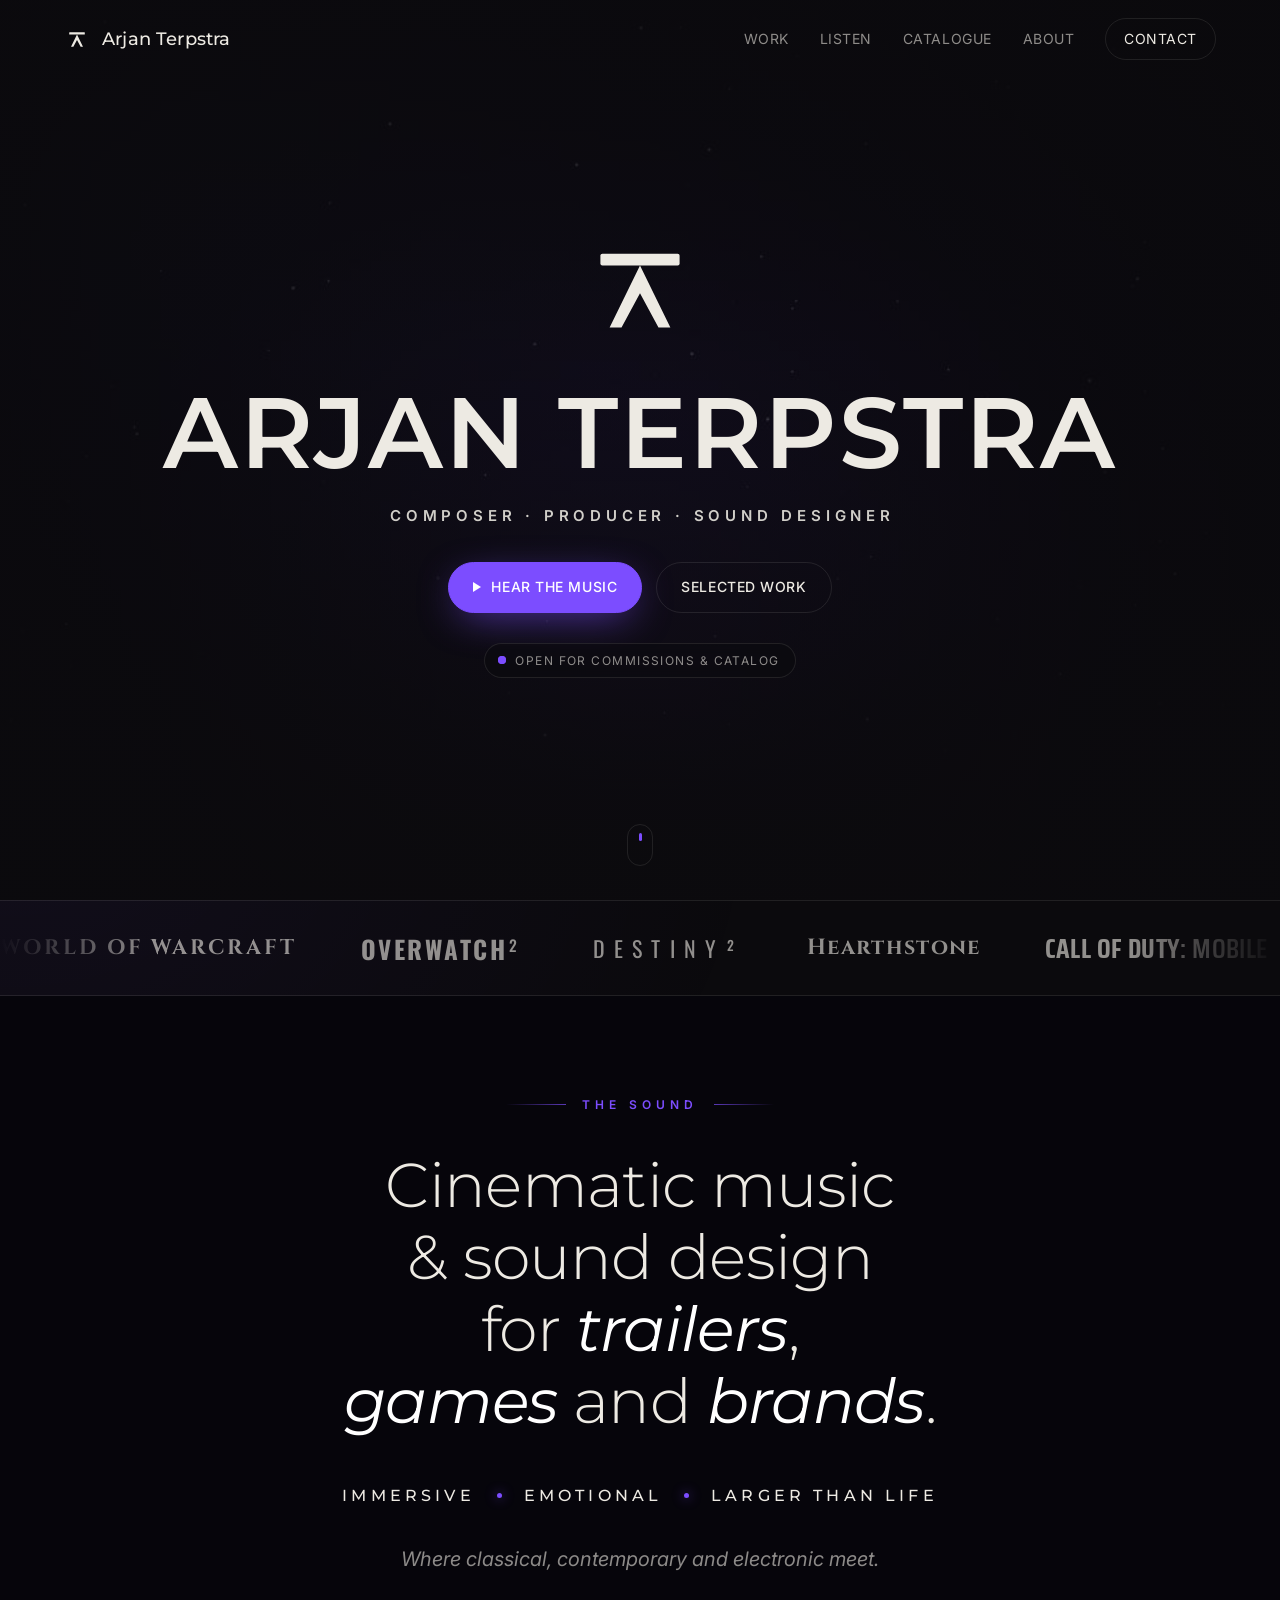
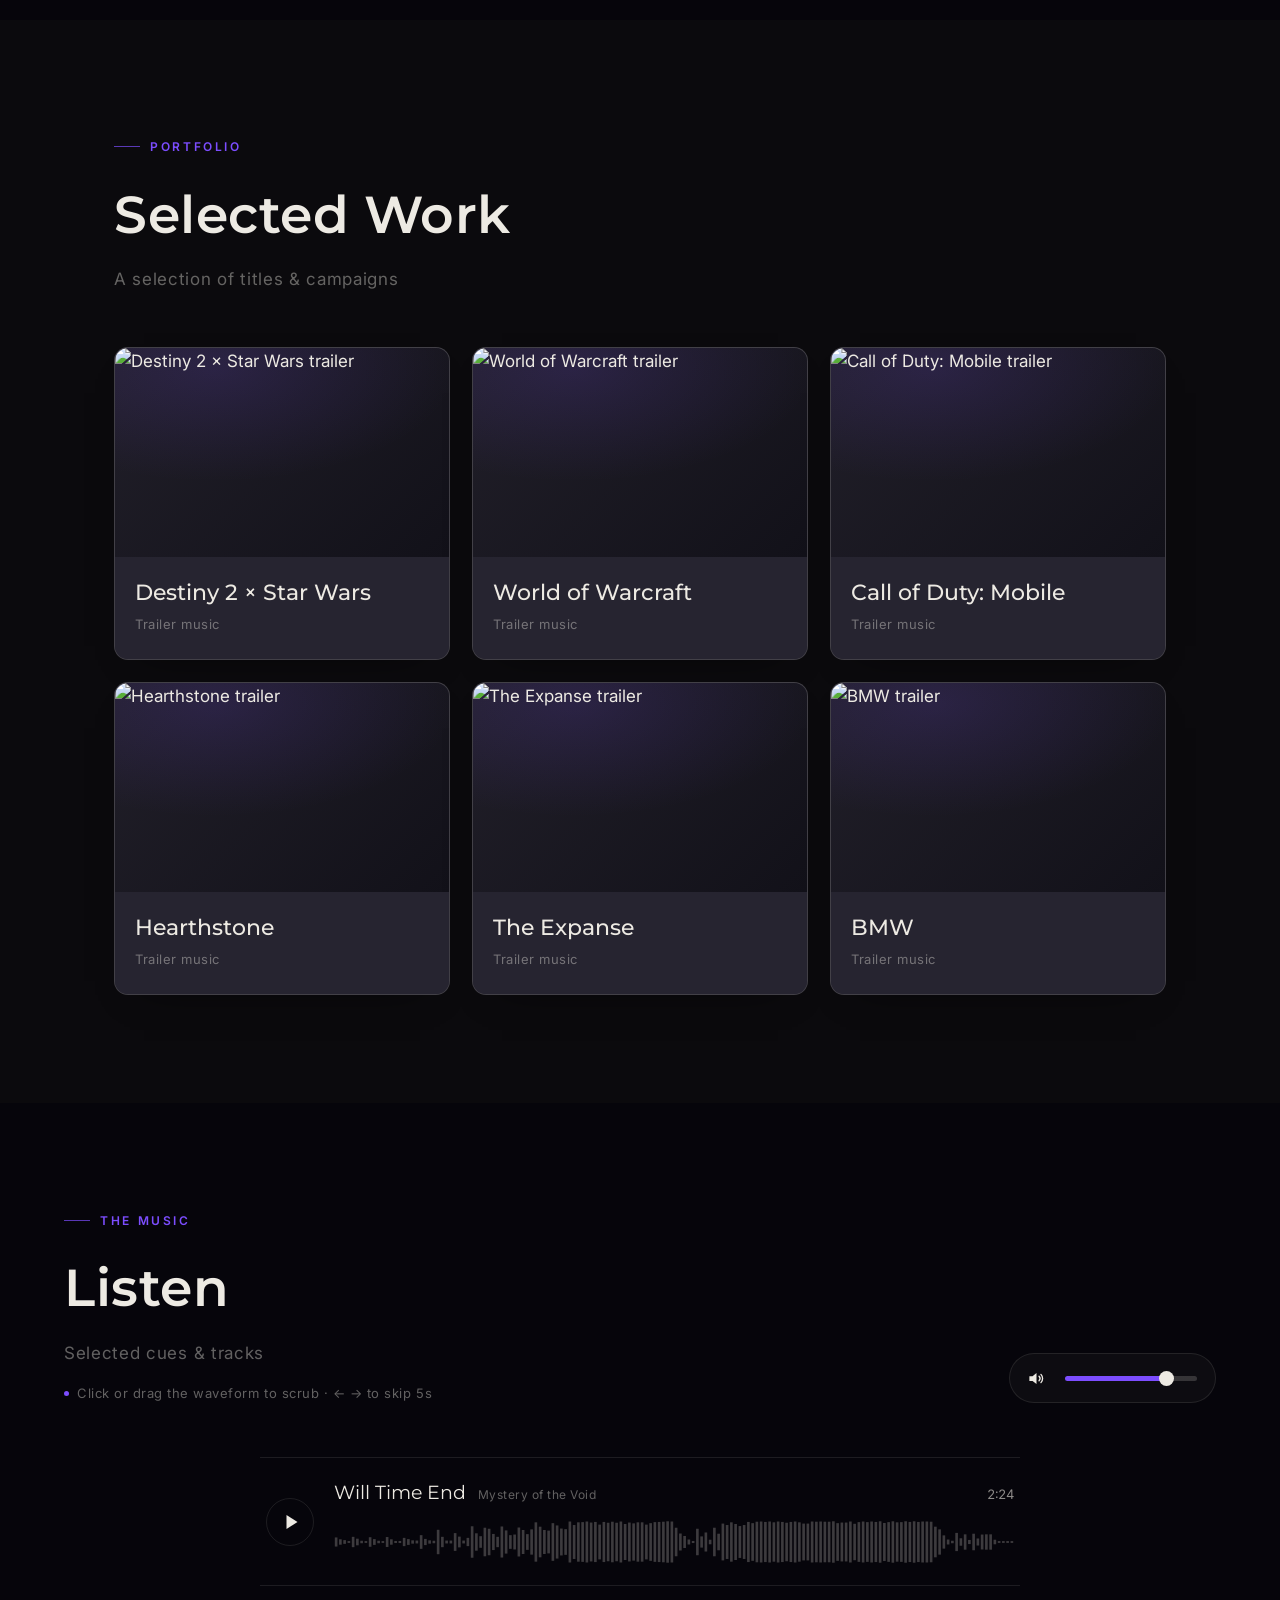
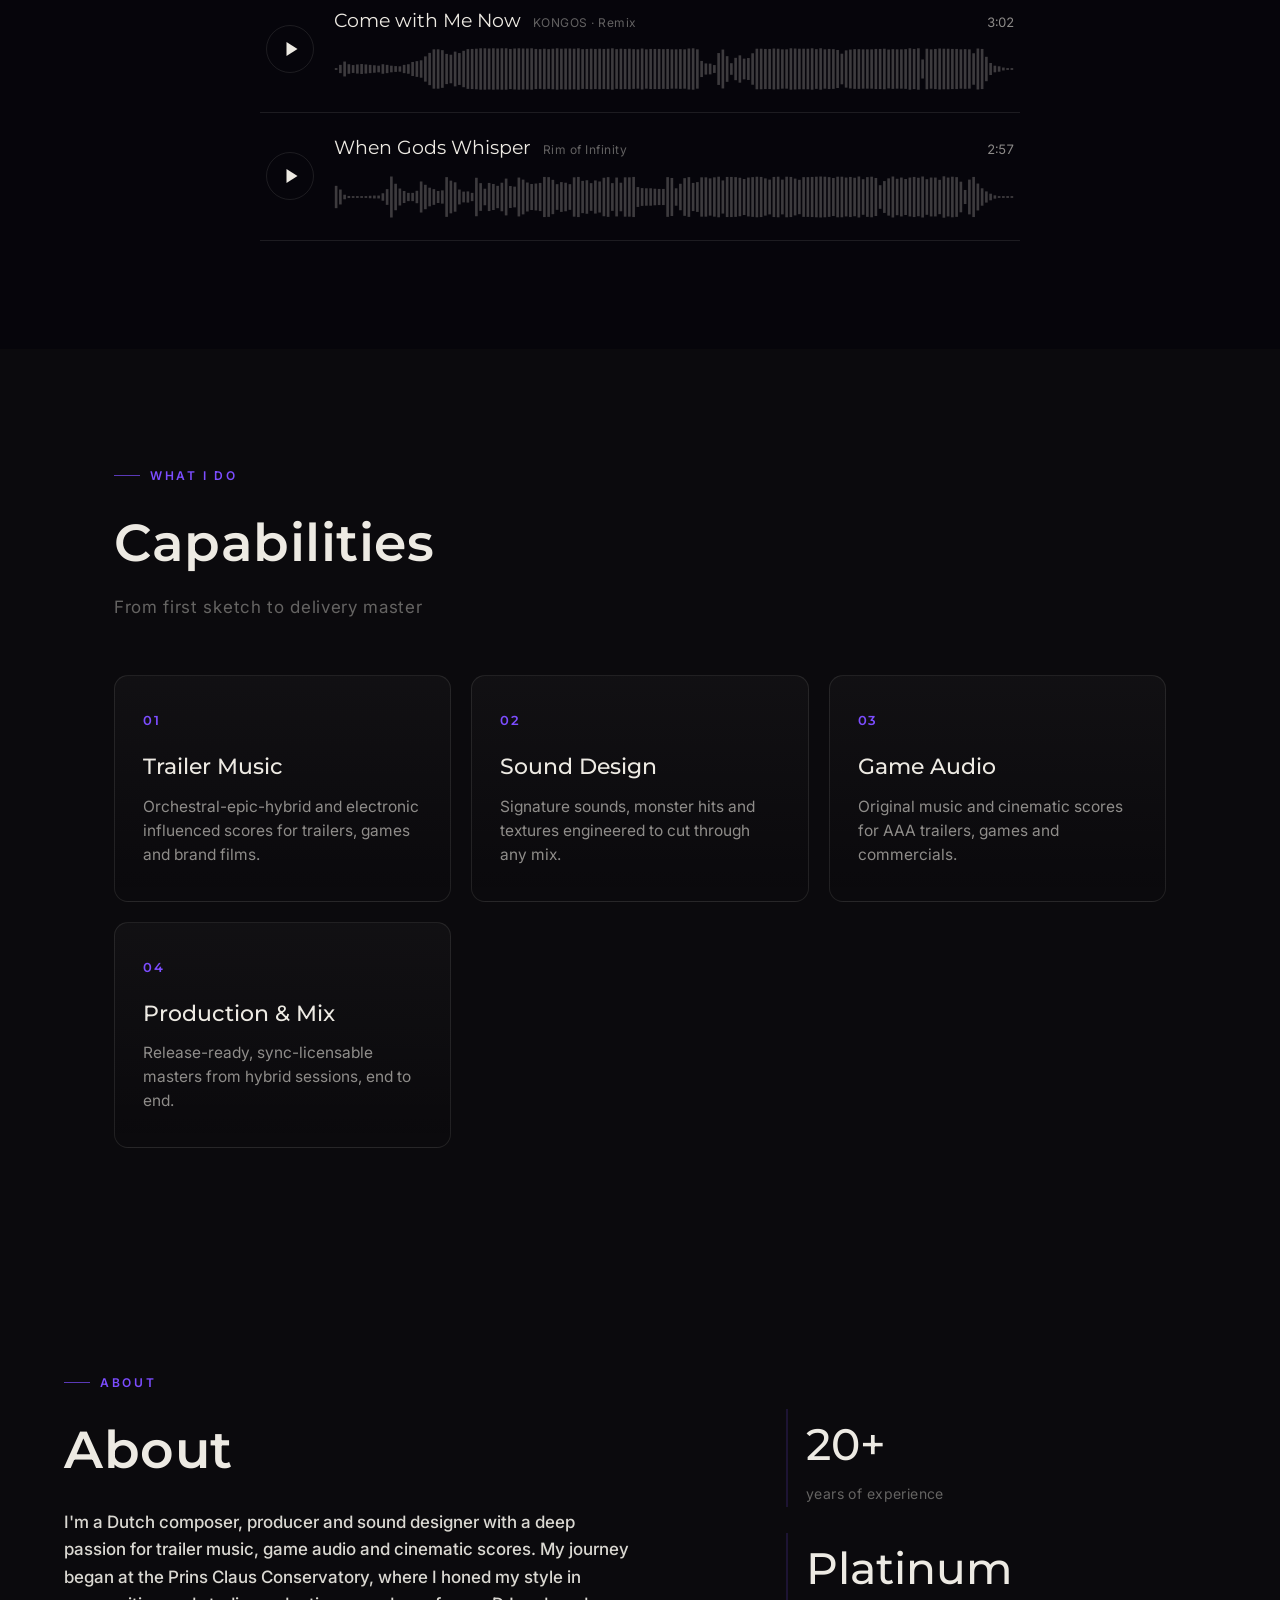
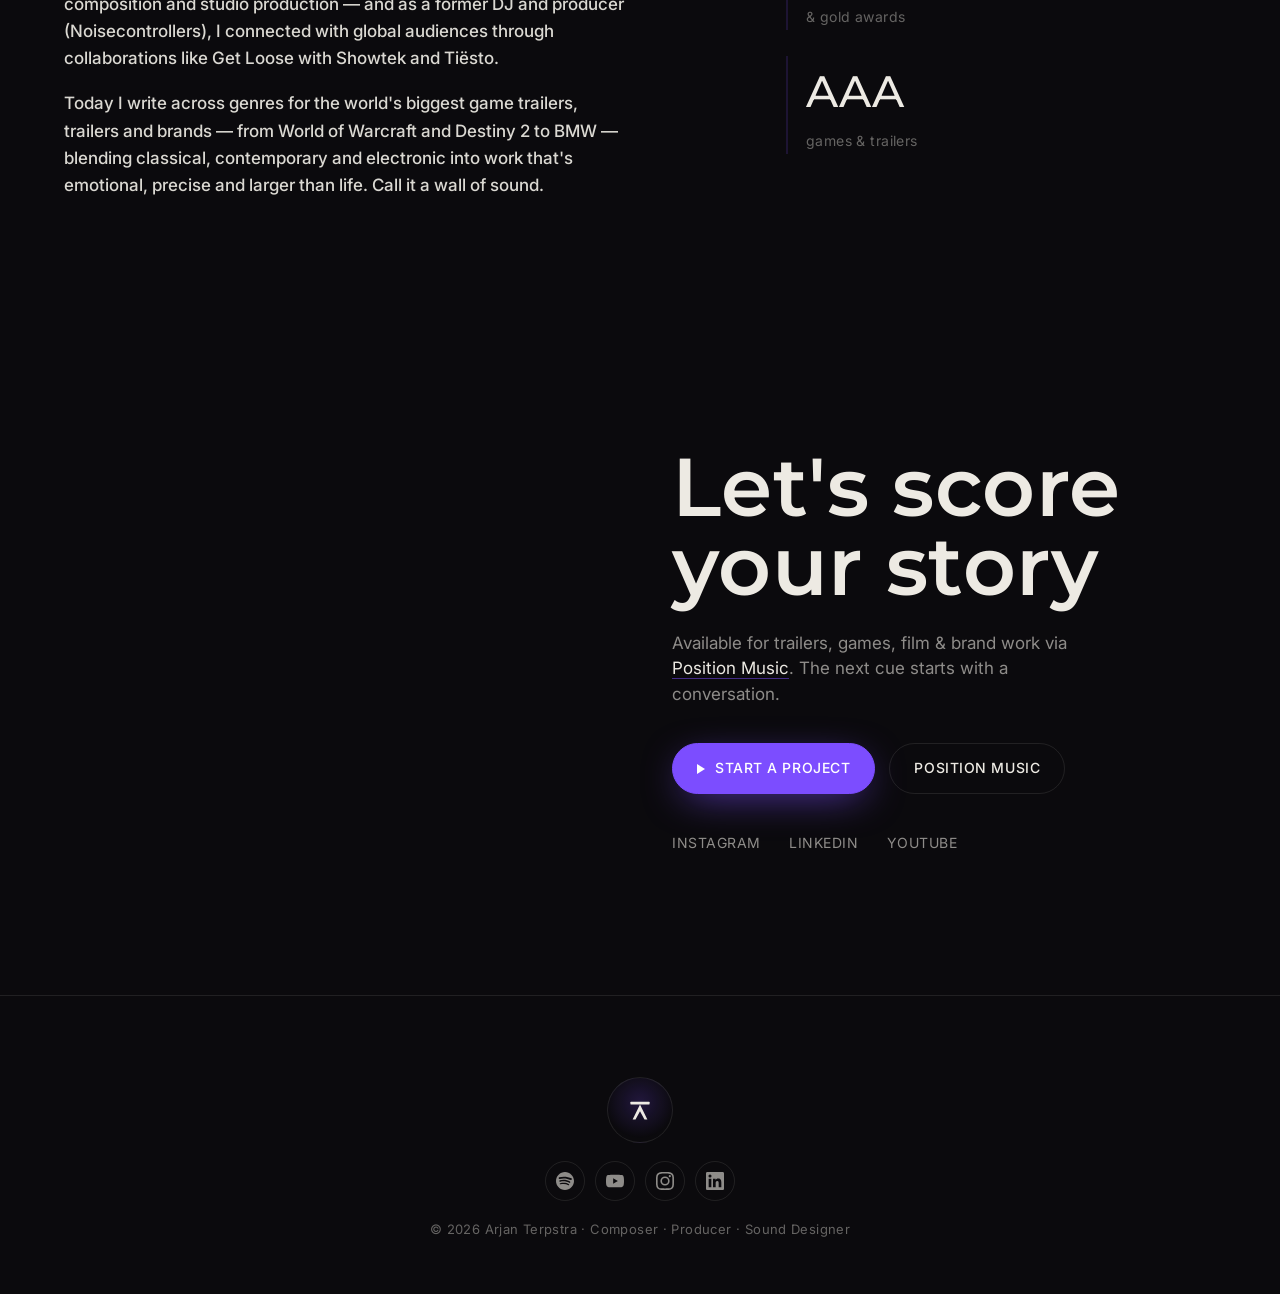
==== commit 1ca51a6f: "Update index.html" ====
--- a/index.html
+++ b/index.html
@@ -139,7 +139,7 @@
   .nav a:hover { color: var(--paper); }
   .nav__cta { color: var(--paper) !important; border: 1px solid var(--line); padding: 9px 18px; border-radius: 999px; transition: all .25s ease; }
   .nav__cta:hover { background: var(--accent); border-color: var(--accent); color: #fff !important; }
-  @media (max-width: 620px) { .nav a:not(.nav__cta) { display: none; } .site-header .brand { display: none; } .site-header { justify-content: flex-end; } }
+  @media (max-width: 620px) { .nav a:not(.nav__cta) { display: none; } .hero__mark { display: none; } }
 
   /* Hero */
   .hero {
@@ -206,9 +206,42 @@
   .section__sub { color: var(--faint); margin: 10px 0 0; letter-spacing: .04em; }
 
   /* Statement */
-  .statement { text-align: center; padding-top: clamp(40px, 8vh, 90px); padding-bottom: 0; }
-  .statement p { font-family: var(--font-display); font-weight: 300; font-size: clamp(22px, 3.4vw, 40px); line-height: 1.35; color: var(--paper); margin-inline: auto; max-width: 24ch; }
-  .statement em { font-style: italic; color: var(--paper); }
+  .statement { text-align: center; padding-top: clamp(56px, 11vh, 130px); padding-bottom: clamp(20px, 5vh, 60px); }
+  .statement__inner { max-width: 1000px; margin-inline: auto; display: flex; flex-direction: column; align-items: center; }
+  .statement__kicker {
+    display: inline-flex; align-items: center; gap: 16px;
+    font-family: var(--font-ui); font-size: 12px; font-weight: 600;
+    letter-spacing: .42em; text-transform: uppercase; color: var(--accent);
+    margin-bottom: clamp(26px, 4vh, 40px);
+  }
+  .statement__kicker::before, .statement__kicker::after {
+    content: ""; width: clamp(28px, 6vw, 60px); height: 1px;
+    background: linear-gradient(90deg, transparent, rgba(var(--accent-rgb), .7));
+  }
+  .statement__kicker::after { background: linear-gradient(90deg, rgba(var(--accent-rgb), .7), transparent); }
+  .statement__lead {
+    font-family: var(--font-display); font-weight: 300;
+    font-size: clamp(28px, 5vw, 62px); line-height: 1.16; letter-spacing: -.01em;
+    color: var(--paper); margin: 0; max-width: 18ch; text-wrap: balance;
+  }
+  .statement__lead em { font-style: italic; font-weight: 400; color: #fff; white-space: nowrap; }
+  .statement__traits {
+    display: flex; flex-wrap: wrap; align-items: center; justify-content: center;
+    gap: clamp(12px, 2vw, 22px); margin-top: clamp(30px, 5vh, 48px);
+    font-family: var(--font-display); font-weight: 500;
+    font-size: clamp(12px, 1.35vw, 16px); letter-spacing: .26em; text-transform: uppercase;
+    color: var(--paper);
+  }
+  .statement__traits .dot { width: 5px; height: 5px; border-radius: 999px; background: var(--accent); flex: none; box-shadow: 0 0 12px rgba(var(--accent-rgb), .8); }
+  .statement__coda {
+    font-family: var(--font-ui); font-style: italic; font-weight: 400;
+    font-size: clamp(15px, 1.8vw, 20px); line-height: 1.55; color: var(--muted);
+    margin: clamp(26px, 4vh, 40px) 0 0; max-width: 40ch;
+  }
+  @media (max-width: 520px) {
+    .statement__traits { gap: 10px 14px; }
+    .statement__lead em { white-space: normal; }
+  }
 
   /* Work grid — shiny, framed cards */
   .work-grid { display: grid; gap: 22px; grid-template-columns: repeat(auto-fill, minmax(280px, 1fr)); }
@@ -545,11 +578,20 @@
 
     <div class="cosmos">
     <section class="statement section" id="statement">
-      <p class="reveal">
-        Cinematic music and sound design for <em>trailers</em>, <em>games</em>
-        and <em>brands</em>. Layered, emotional, larger than life, where classical,
-        contemporary and electronic meet.
-      </p>
+      <div class="statement__inner reveal">
+        <span class="statement__kicker">The Sound</span>
+        <p class="statement__lead">
+          Cinematic music &amp; sound design for <em>trailers</em>, <em>games</em> and <em>brands</em>.
+        </p>
+        <div class="statement__traits">
+          <span>Immersive</span>
+          <span class="dot"></span>
+          <span>Emotional</span>
+          <span class="dot"></span>
+          <span>Larger&nbsp;than&nbsp;life</span>
+        </div>
+        <p class="statement__coda">Where classical, contemporary and electronic meet.</p>
+      </div>
     </section>
 
     <section class="section" id="work">
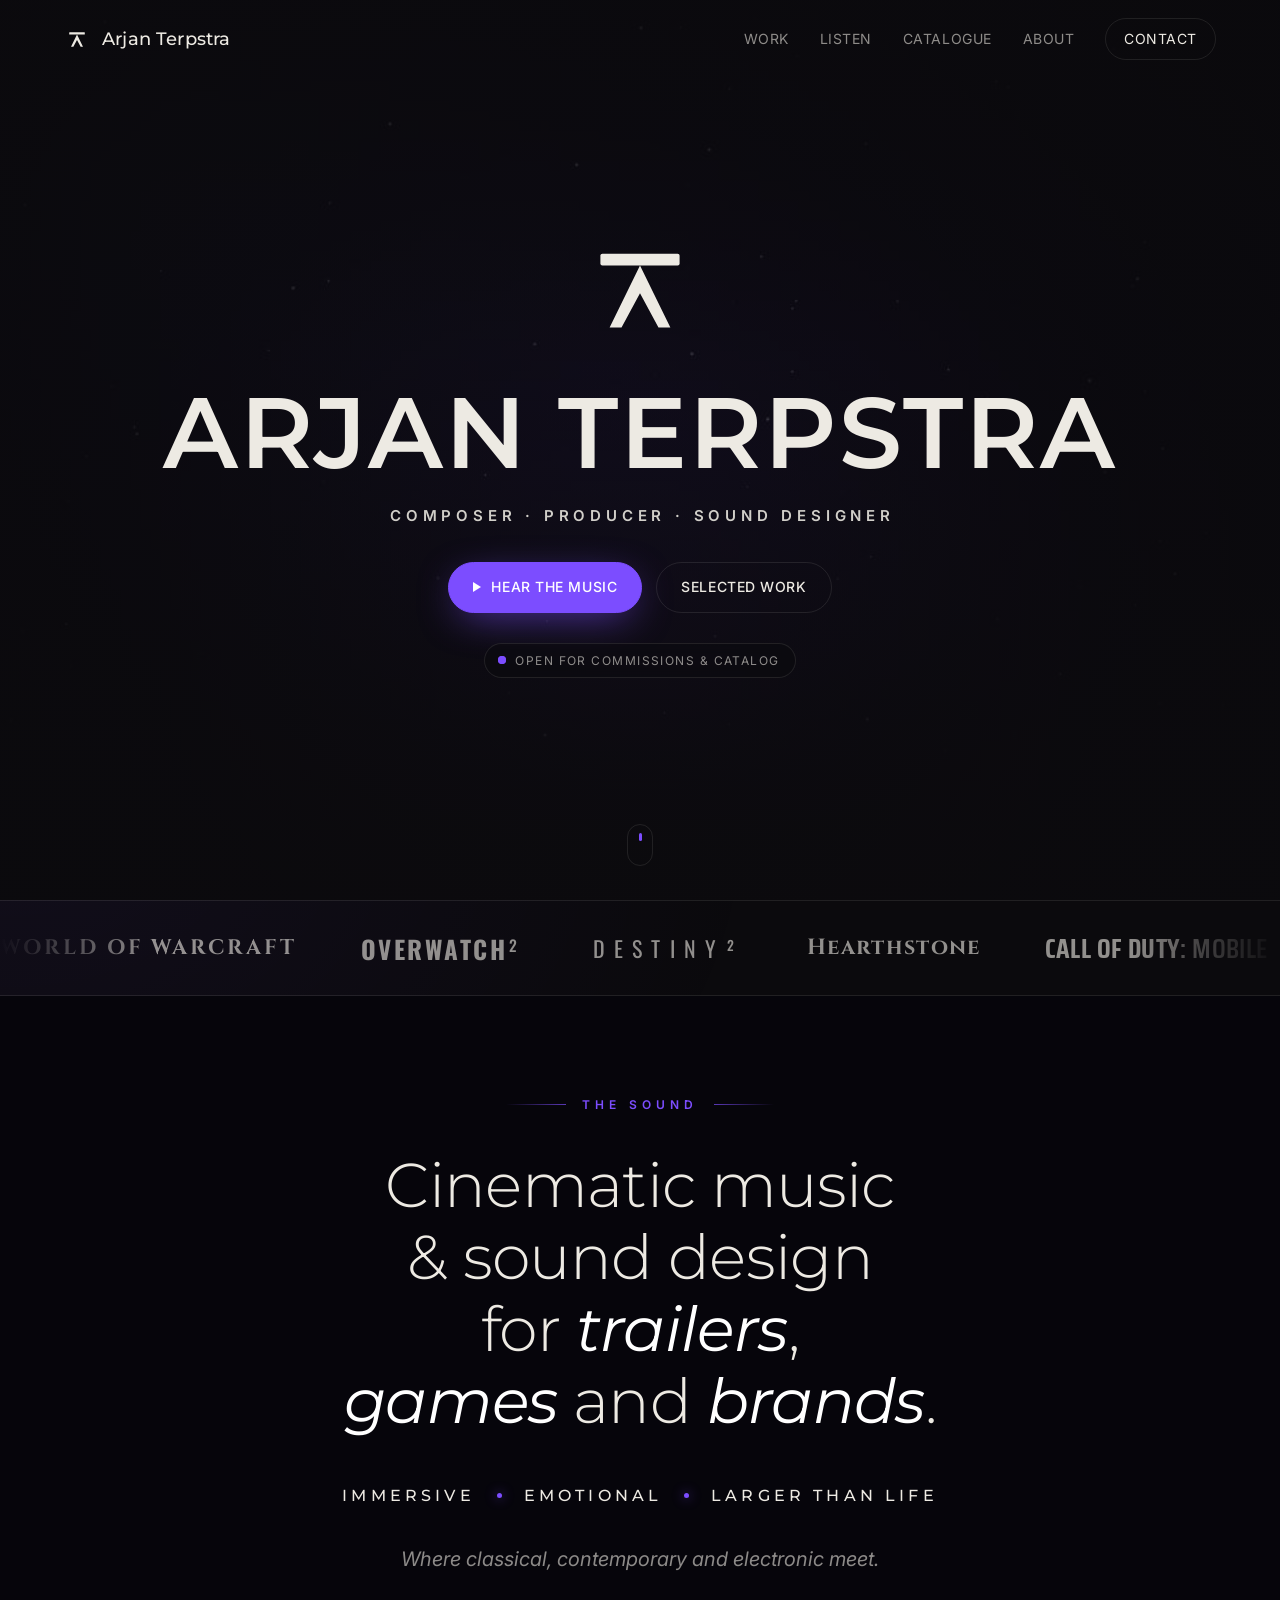
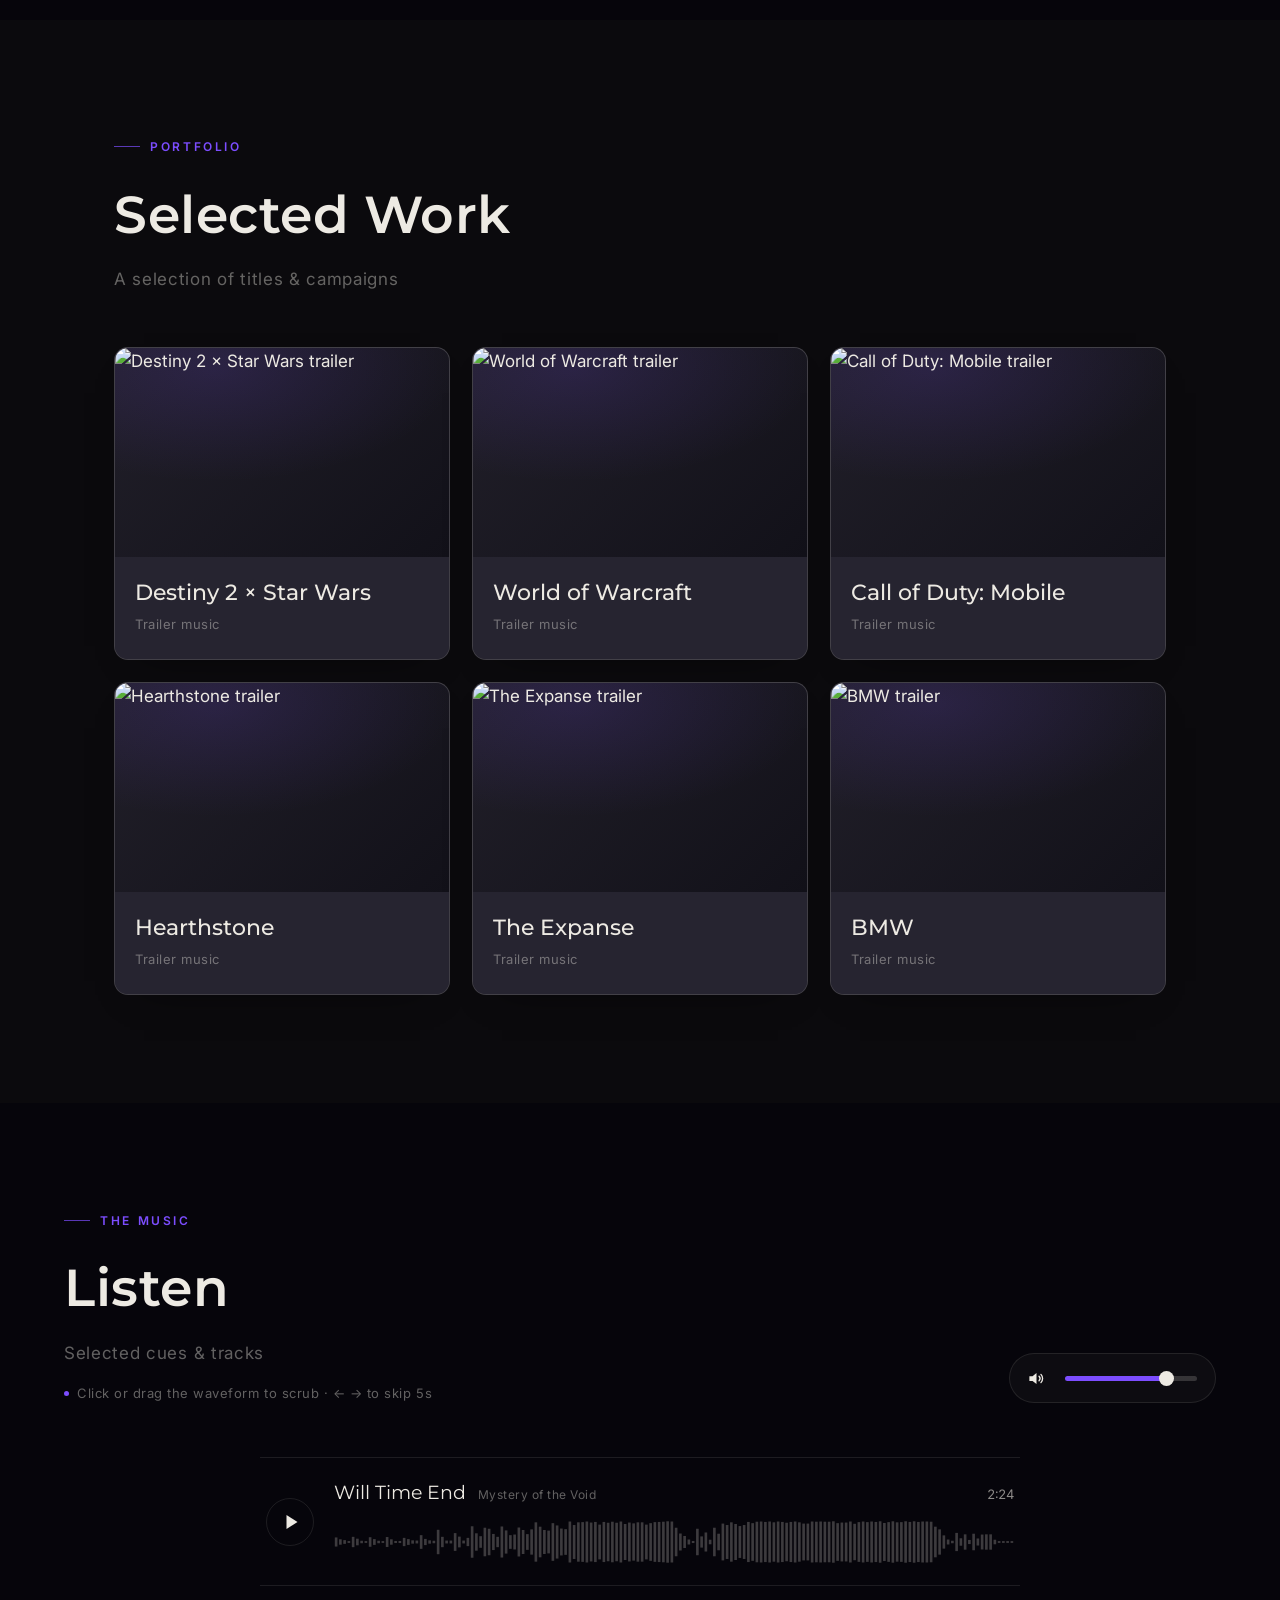
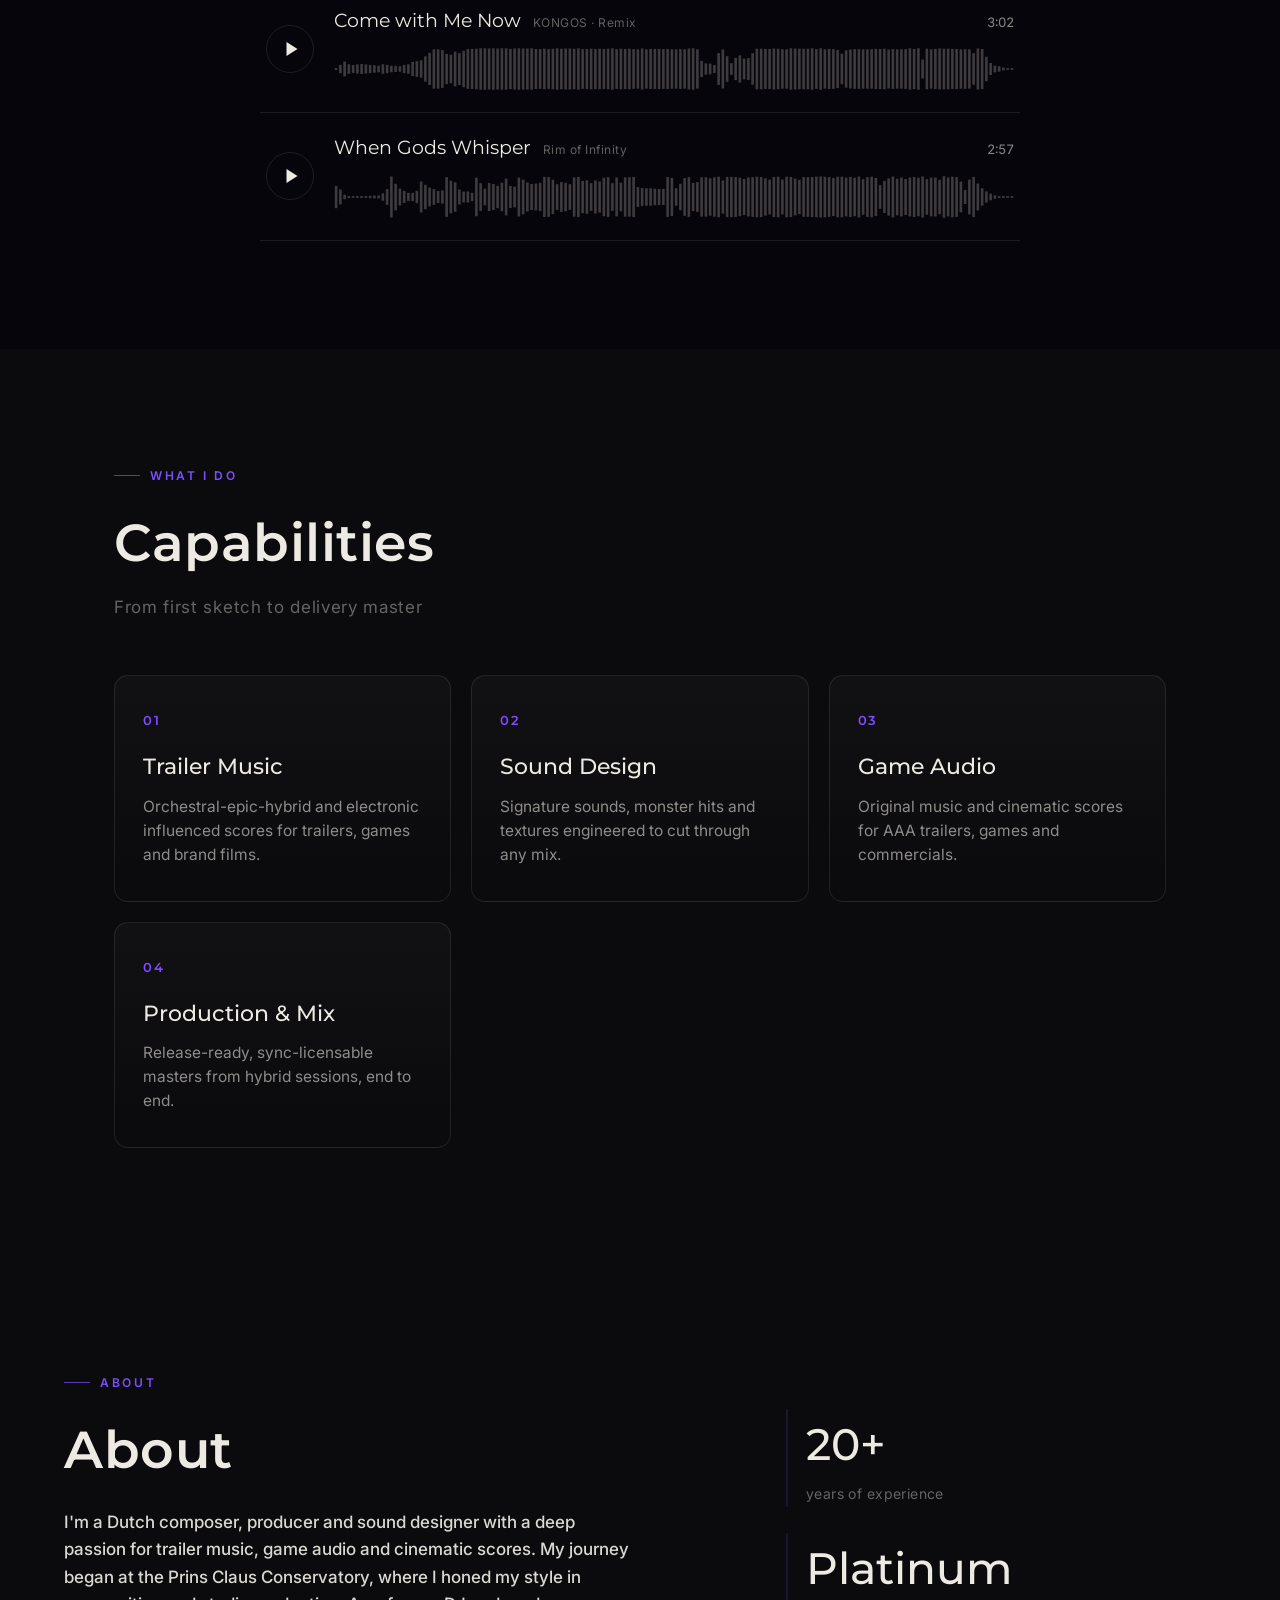
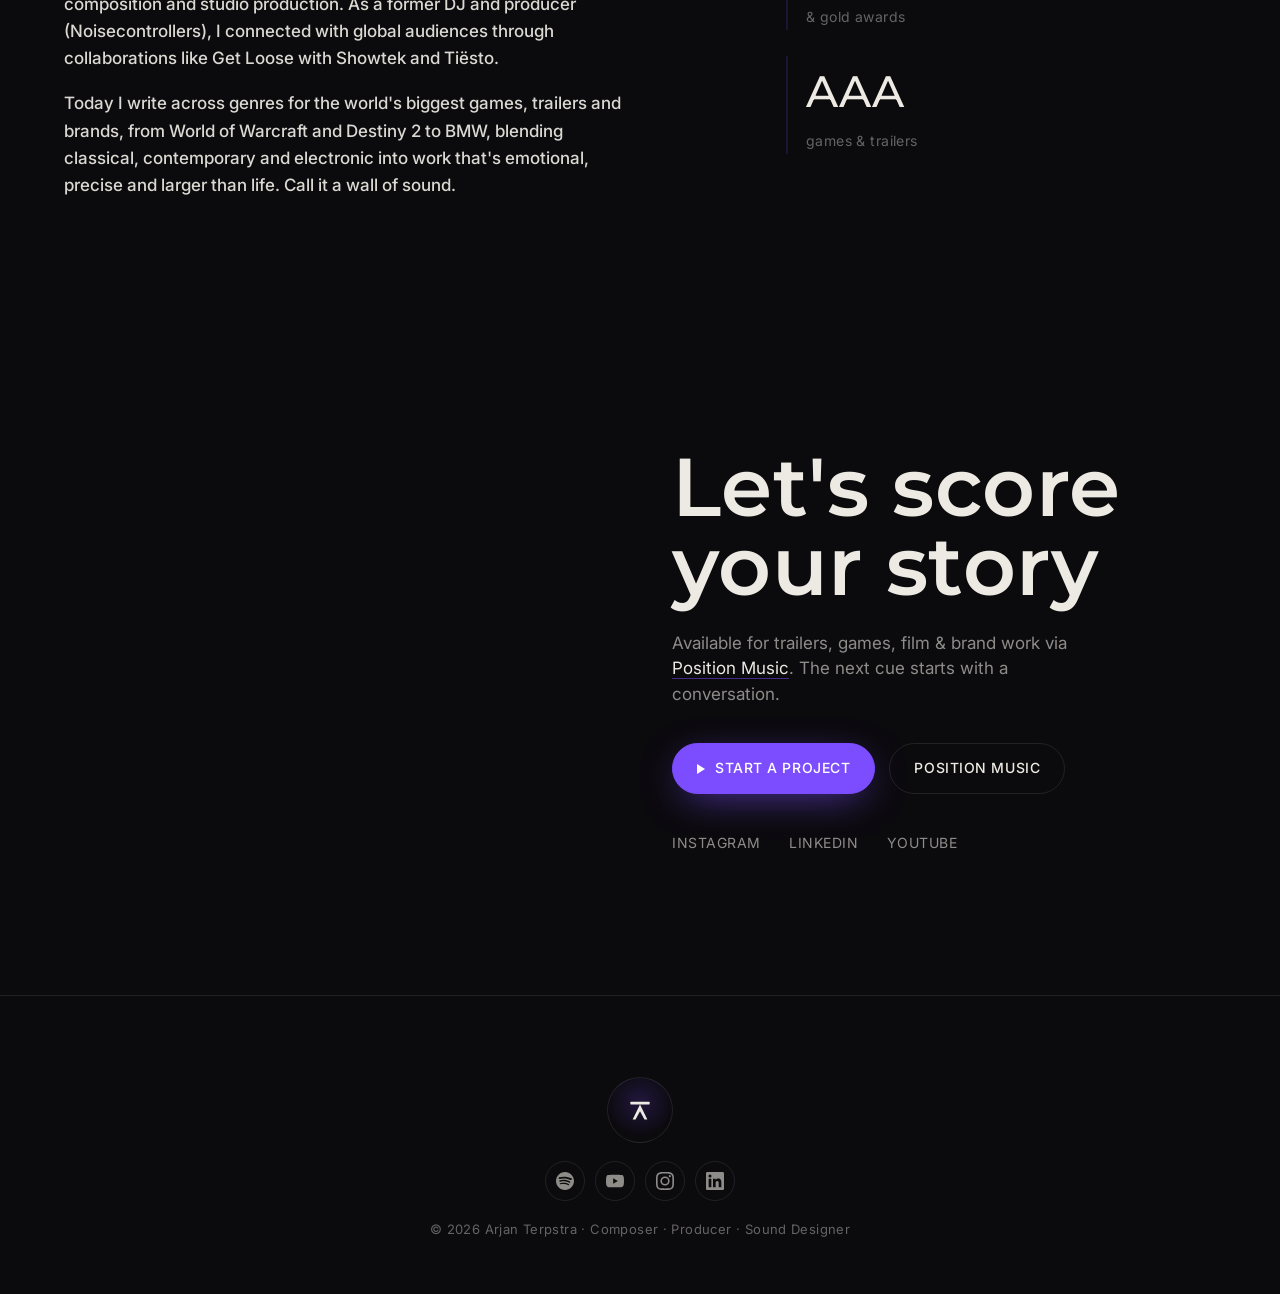
==== commit 8ac78069: "Update index.html" ====
--- a/index.html
+++ b/index.html
@@ -17,12 +17,12 @@
   <meta property="og:type" content="website" />
   <meta property="og:site_name" content="Arjan Terpstra" />
   <meta property="og:title" content="Arjan Terpstra · Composer &amp; Sound Designer" />
-  <meta property="og:description" content="Cinematic music and sound design for trailers, games and brands — by composer & producer Arjan Terpstra." />
+  <meta property="og:description" content="Cinematic music and sound design for trailers, games and brands, by composer and producer Arjan Terpstra." />
   <meta property="og:url" content="https://arjanterpstra.com/" />
   <meta property="og:image" content="https://arjanterpstra.com/assets/og-image.jpg" />
   <meta property="og:image:width" content="1200" />
   <meta property="og:image:height" content="630" />
-  <meta property="og:image:alt" content="Arjan Terpstra — Composer, Producer & Sound Designer" />
+  <meta property="og:image:alt" content="Arjan Terpstra, Composer, Producer and Sound Designer" />
 
   <!-- Twitter / X -->
   <meta name="twitter:card" content="summary_large_image" />
@@ -746,10 +746,10 @@
             I'm a Dutch composer, producer and sound designer with a deep passion for
             trailer music, game audio and cinematic scores. My journey began at the
             Prins Claus Conservatory, where I honed my style in composition and studio
-            production — and as a former DJ and producer (Noisecontrollers), I connected
+            production. As a former DJ and producer (Noisecontrollers), I connected
             with global audiences through collaborations like Get Loose with Showtek and Tiësto.
           </p>
-          <p>Today I write across genres for the world's biggest game trailers, trailers and brands — from World of Warcraft and Destiny 2 to BMW — blending classical, contemporary and electronic into work that's emotional, precise and larger than life. Call it a wall of sound.</p>
+          <p>Today I write across genres for the world's biggest games, trailers and brands, from World of Warcraft and Destiny 2 to BMW, blending classical, contemporary and electronic into work that's emotional, precise and larger than life. Call it a wall of sound.</p>
         </div>
         <ul class="about__stats reveal">
           <li><strong>20+</strong><span>years of experience</span></li>
@@ -1136,17 +1136,13 @@
       var url = v.getAttribute('data-src');
       if (!url) return;
       var ready = function () { v.classList.add('is-ready'); tryPlay(); };
-      fetch(url)
-        .then(function (r) { if (!r.ok) throw new Error('HTTP ' + r.status); return r.blob(); })
-        .then(function (b) {
-          v.src = URL.createObjectURL(b);
-          if (v.readyState >= 2) ready(); else v.addEventListener('loadeddata', ready, { once: true });
-        })
-        .catch(function () {
-          // Fallback: stream directly (works on desktop browsers without range support)
-          v.src = url;
-          if (v.readyState >= 2) ready(); else v.addEventListener('loadeddata', ready, { once: true });
-        });
+      // Progressive streaming: the browser plays as soon as the first frames
+      // buffer, instead of waiting for the whole file to download (much faster
+      // on mobile / slow connections). The poster shows until then.
+      v.preload = 'auto';
+      v.src = url;
+      v.load();
+      if (v.readyState >= 2) ready(); else v.addEventListener('loadeddata', ready, { once: true });
     };
     begin();
     // Fallback: if autoplay was blocked (Low Power Mode etc.), start on first interaction
@@ -1181,10 +1177,8 @@
       if (started) return; started = true;
       var url = v.getAttribute('data-src'); if (!url) return;
       var ready = function () { v.classList.add('is-ready'); tryPlay(); };
-      fetch(url)
-        .then(function (r) { if (!r.ok) throw new Error('HTTP ' + r.status); return r.blob(); })
-        .then(function (b) { v.src = URL.createObjectURL(b); if (v.readyState >= 2) ready(); else v.addEventListener('loadeddata', ready, { once: true }); })
-        .catch(function () { v.src = url; if (v.readyState >= 2) ready(); else v.addEventListener('loadeddata', ready, { once: true }); });
+      v.preload = 'auto'; v.src = url; v.load();
+      if (v.readyState >= 2) ready(); else v.addEventListener('loadeddata', ready, { once: true });
     };
     if ('IntersectionObserver' in window) {
       var io = new IntersectionObserver(function (es) {
@@ -1213,10 +1207,8 @@
       if (loaded) return; loaded = true;
       var url = v.getAttribute('data-src'); if (!url) return;
       var ready = function () { v.classList.add('is-ready'); tryPlay(); };
-      fetch(url)
-        .then(function (r) { if (!r.ok) throw new Error('HTTP ' + r.status); return r.blob(); })
-        .then(function (b) { v.src = URL.createObjectURL(b); if (v.readyState >= 2) ready(); else v.addEventListener('loadeddata', ready, { once: true }); })
-        .catch(function () { v.src = url; if (v.readyState >= 2) ready(); else v.addEventListener('loadeddata', ready, { once: true }); });
+      v.preload = 'auto'; v.src = url; v.load();
+      if (v.readyState >= 2) ready(); else v.addEventListener('loadeddata', ready, { once: true });
     };
     // keep the slow rate pinned (browsers reset it on load/play)
     v.addEventListener('play', setSlow);
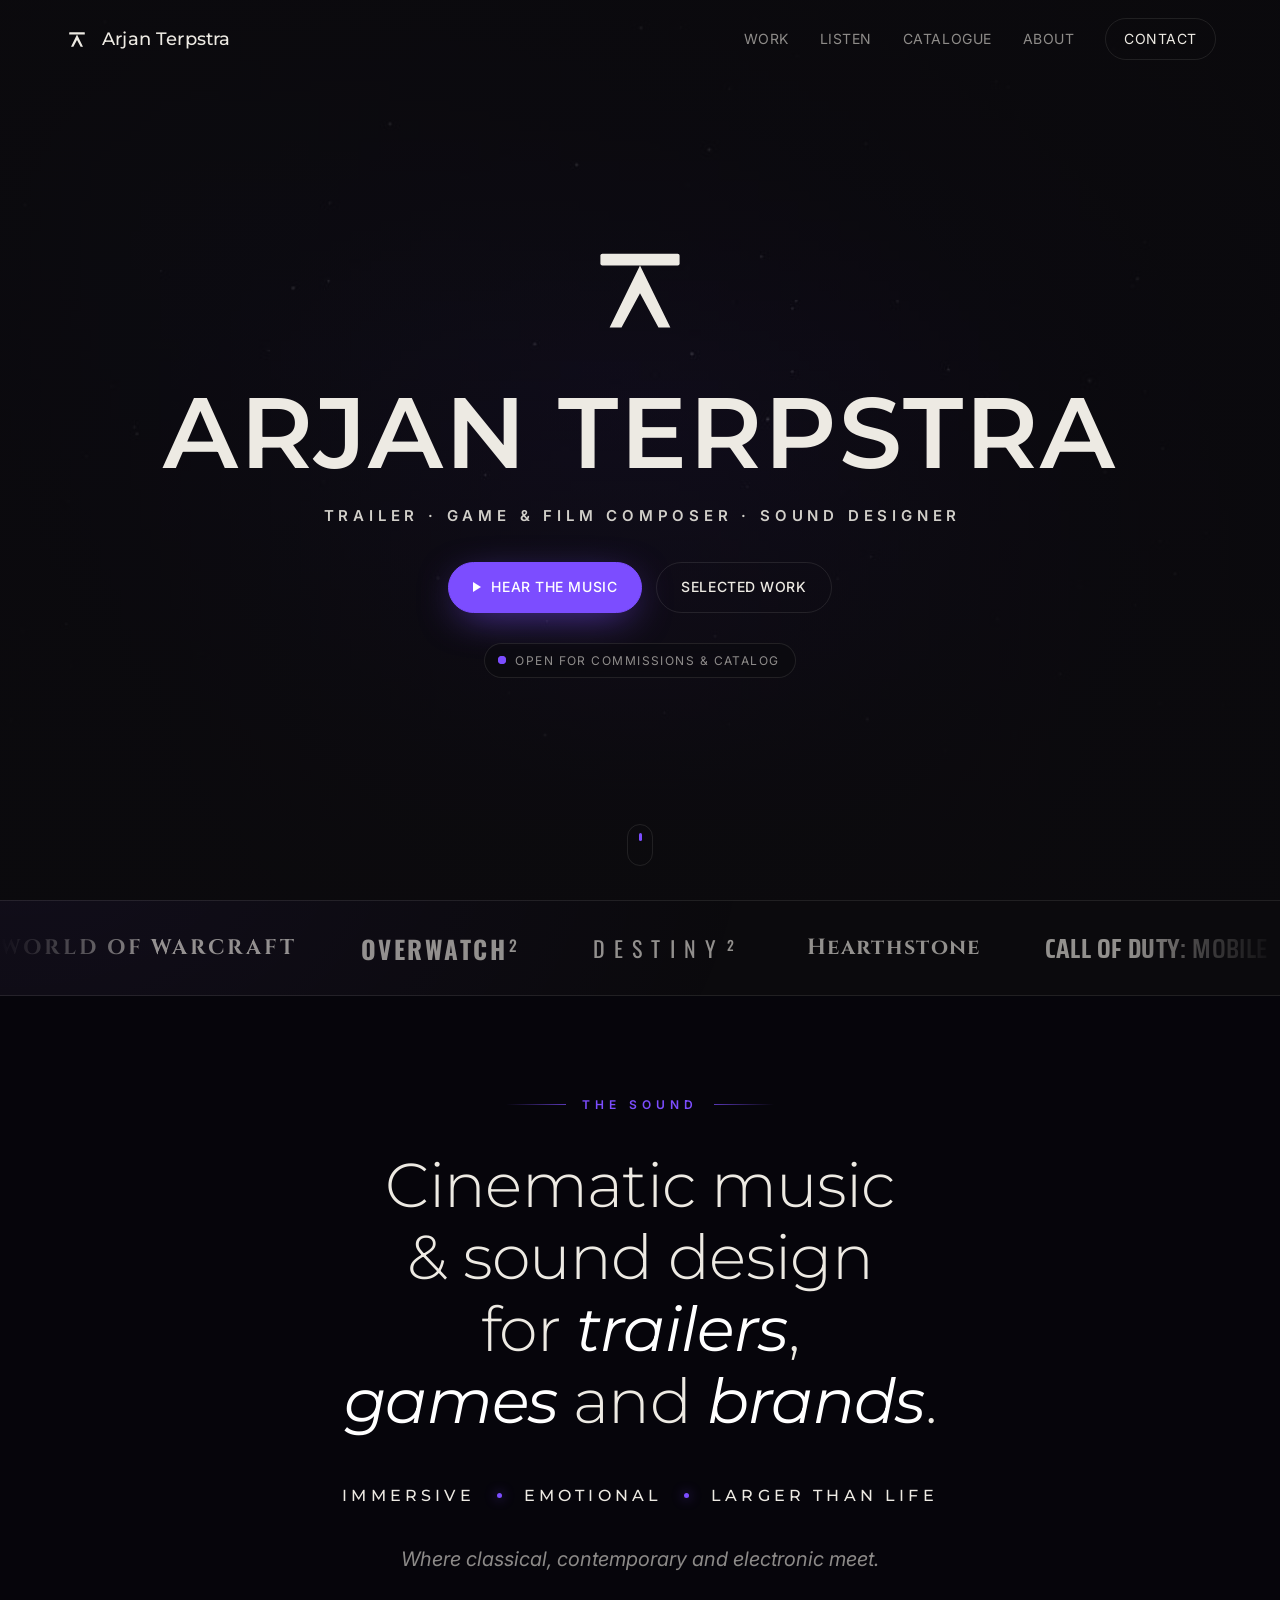
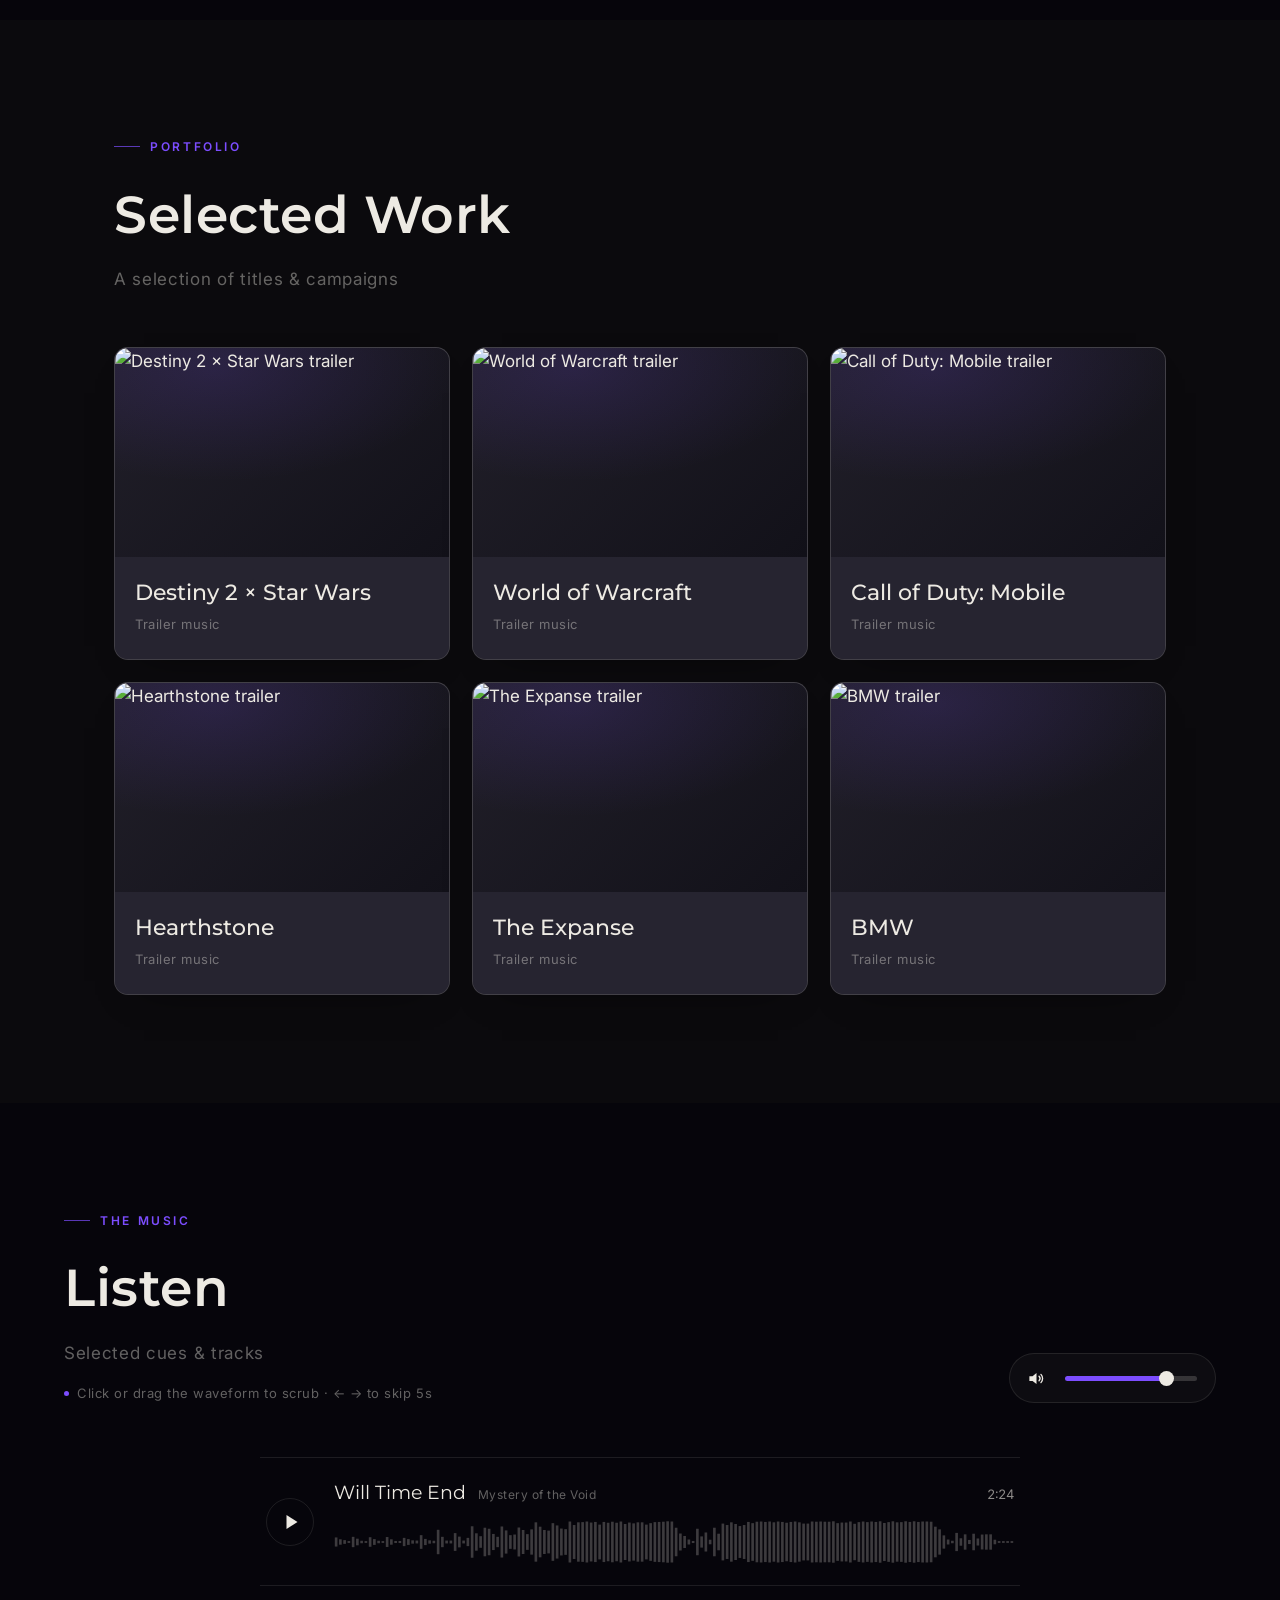
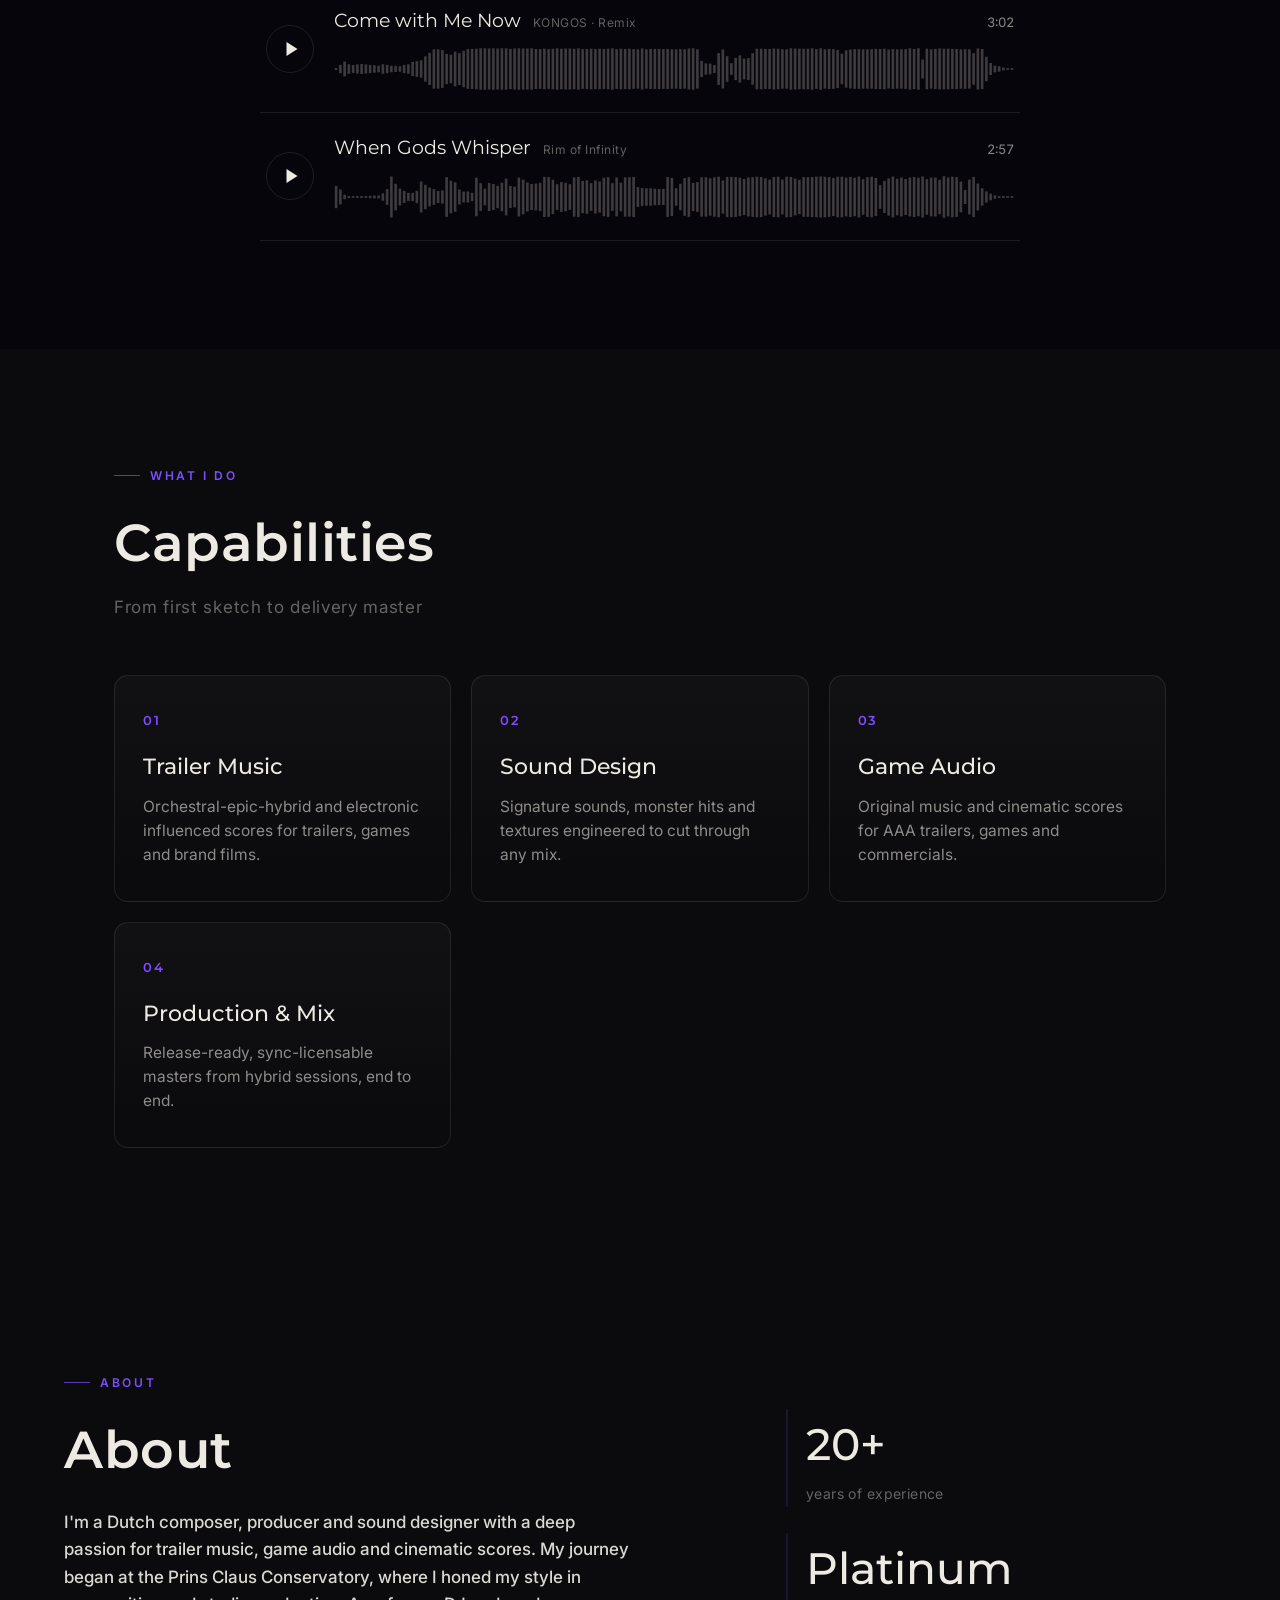
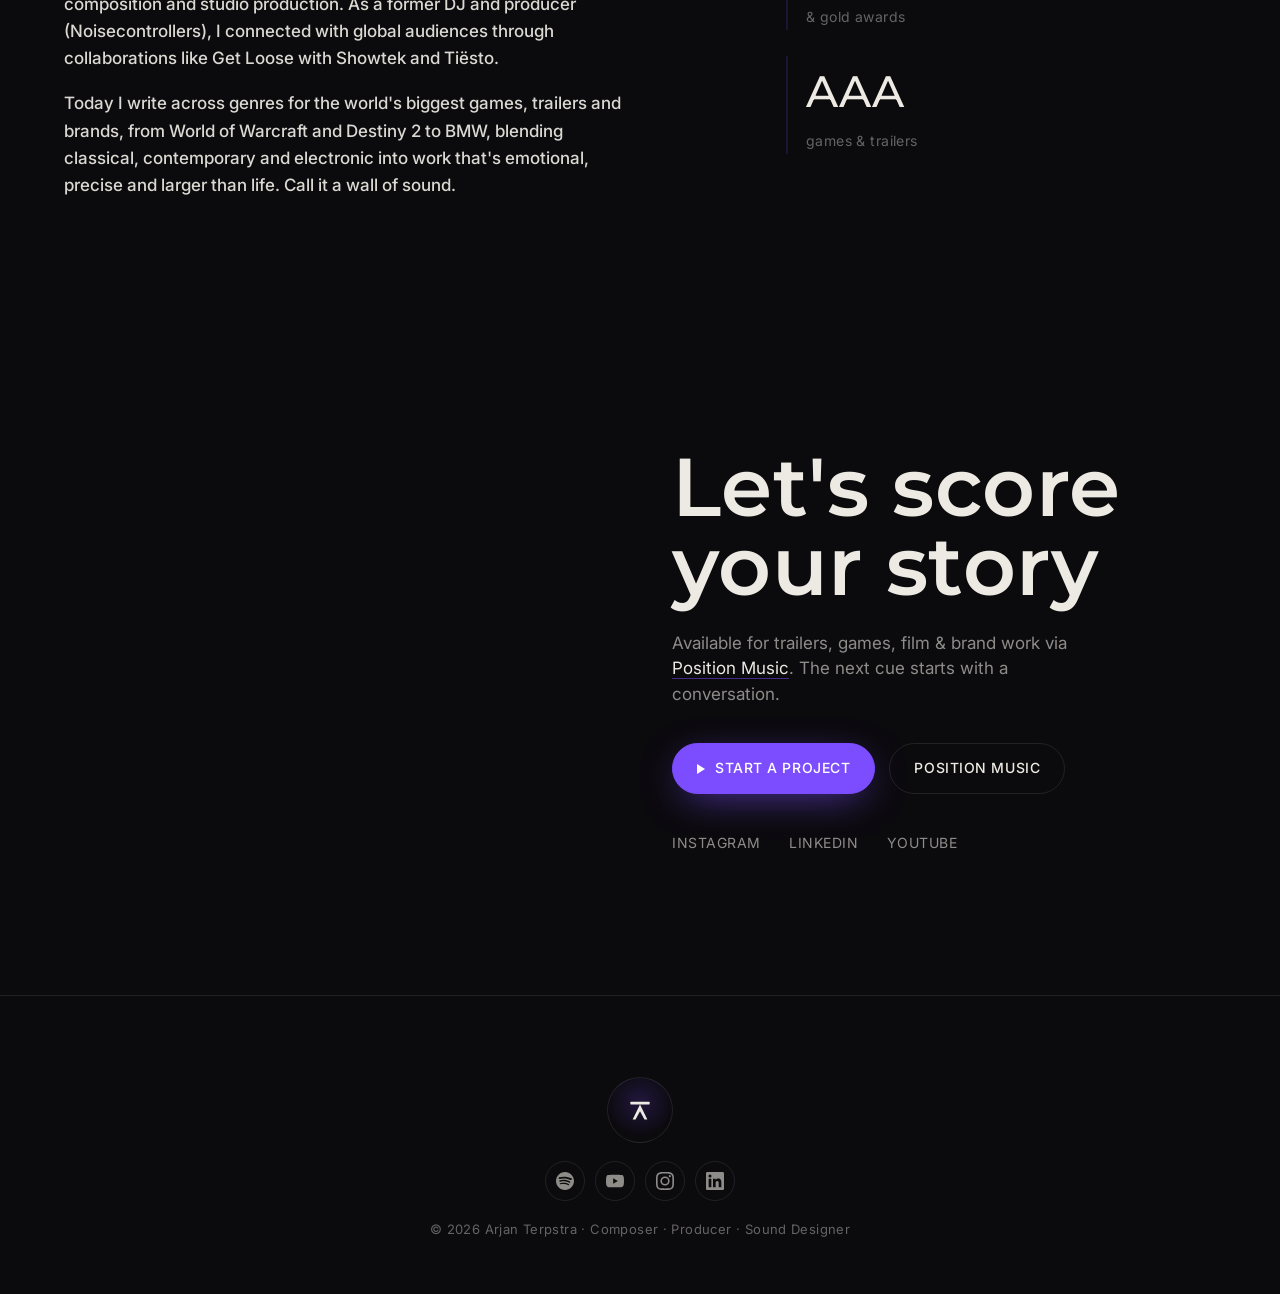
==== commit e4350e14: "Update index.html" ====
--- a/index.html
+++ b/index.html
@@ -3,10 +3,13 @@
 <head>
   <meta charset="UTF-8" />
   <meta name="viewport" content="width=device-width, initial-scale=1.0" />
-  <title>Arjan Terpstra · Composer &amp; Sound Designer</title>
-  <meta name="description" content="Arjan Terpstra, composer, producer and sound designer. Trailer music, game audio and cinematic scores." />
+  <title>Arjan Terpstra · Trailer Composer · Game &amp; Film Music Composer</title>
+  <meta name="description" content="Arjan Terpstra is a trailer composer, trailer music composer, game composer, film music composer and sound designer. Cinematic music for trailers, games and brands." />
+  <meta name="keywords" content="trailer composer, trailer music composer, game composer, film music composer, sound designer trailer, Arjan Terpstra" />
   <meta name="theme-color" content="#0B0A0D" />
   <meta name="robots" content="index, follow" />
+  <!-- Google Search Console: vervang VERVANG_MET_JE_GOOGLE_CODE door de code uit Search Console (stap 2) -->
+  <meta name="google-site-verification" content="VERVANG_MET_JE_GOOGLE_CODE" />
   <link rel="canonical" href="https://arjanterpstra.com/" />
 
   <!-- Icons -->
@@ -16,18 +19,18 @@
   <!-- Open Graph -->
   <meta property="og:type" content="website" />
   <meta property="og:site_name" content="Arjan Terpstra" />
-  <meta property="og:title" content="Arjan Terpstra · Composer &amp; Sound Designer" />
-  <meta property="og:description" content="Cinematic music and sound design for trailers, games and brands, by composer and producer Arjan Terpstra." />
+  <meta property="og:title" content="Arjan Terpstra · Trailer Composer · Game &amp; Film Music Composer" />
+  <meta property="og:description" content="Trailer composer, trailer music composer, game composer, film music composer and sound designer. Cinematic music for trailers, games and brands." />
   <meta property="og:url" content="https://arjanterpstra.com/" />
   <meta property="og:image" content="https://arjanterpstra.com/assets/og-image.jpg" />
   <meta property="og:image:width" content="1200" />
   <meta property="og:image:height" content="630" />
-  <meta property="og:image:alt" content="Arjan Terpstra, Composer, Producer and Sound Designer" />
+  <meta property="og:image:alt" content="Arjan Terpstra, Trailer Composer, Game &amp; Film Music Composer and Sound Designer" />
 
   <!-- Twitter / X -->
   <meta name="twitter:card" content="summary_large_image" />
-  <meta name="twitter:title" content="Arjan Terpstra · Composer &amp; Sound Designer" />
-  <meta name="twitter:description" content="Cinematic music and sound design for trailers, games and brands." />
+  <meta name="twitter:title" content="Arjan Terpstra · Trailer Composer · Game &amp; Film Music Composer" />
+  <meta name="twitter:description" content="Trailer composer, game composer, film music composer and sound designer. Cinematic music for trailers, games and brands." />
   <meta name="twitter:image" content="https://arjanterpstra.com/assets/og-image.jpg" />
 
   <!-- Structured data -->
@@ -38,10 +41,10 @@
     "name": "Arjan Terpstra",
     "url": "https://arjanterpstra.com/",
     "image": "https://arjanterpstra.com/assets/og-image.jpg",
-    "jobTitle": "Composer, Producer & Sound Designer",
+    "jobTitle": "Trailer Composer, Game & Film Music Composer, Sound Designer",
     "nationality": "Dutch",
-    "description": "Composer, producer and sound designer creating cinematic music and sound design for trailers, games and brands.",
-    "knowsAbout": ["Trailer music", "Game audio", "Sound design", "Film scoring", "Brand films"],
+    "description": "Trailer composer, trailer music composer, game composer, film music composer and sound designer creating cinematic music for trailers, games and brands.",
+    "knowsAbout": ["Trailer composer", "Trailer music composer", "Game composer", "Film music composer", "Sound designer", "Brand films"],
     "sameAs": [
       "https://open.spotify.com/artist/2ddTRi8u8gCnG3Aphy3IDh",
       "https://www.youtube.com/playlist?list=PLJkgibw0HmOfI9y0zap0LcIbWuMFbRsZc",
@@ -53,6 +56,7 @@
 
   <link rel="preconnect" href="https://fonts.googleapis.com" />
   <link rel="preconnect" href="https://fonts.gstatic.com" crossorigin />
+  <link rel="preload" as="image" href="media/hero-poster.jpg" fetchpriority="high" />
   <link rel="stylesheet" href="https://fonts.googleapis.com/css2?family=Montserrat:ital,wght@0,300;0,400;0,500;0,600;0,700;0,800;1,800&family=Inter:wght@400;500;600&family=Cinzel:wght@700&family=Oswald:wght@300;400;700&family=Saira+Condensed:wght@700&display=swap" media="print" onload="this.media='all'" />
   <noscript><link rel="stylesheet" href="https://fonts.googleapis.com/css2?family=Montserrat:ital,wght@0,300;0,400;0,500;0,600;0,700;0,800;1,800&family=Inter:wght@400;500;600&family=Cinzel:wght@700&family=Oswald:wght@300;400;700&family=Saira+Condensed:wght@700&display=swap" /></noscript>
 
@@ -139,7 +143,40 @@
   .nav a:hover { color: var(--paper); }
   .nav__cta { color: var(--paper) !important; border: 1px solid var(--line); padding: 9px 18px; border-radius: 999px; transition: all .25s ease; }
   .nav__cta:hover { background: var(--accent); border-color: var(--accent); color: #fff !important; }
-  @media (max-width: 620px) { .nav a:not(.nav__cta) { display: none; } .hero__mark { display: none; } }
+
+  /* Mobile menu toggle (hidden on desktop) */
+  .nav-toggle { display: none; }
+
+  @media (max-width: 620px) {
+    .hero__mark { display: none; }
+    .brand__name { display: none; }
+
+    .nav-toggle {
+      display: inline-flex; flex-direction: column; align-items: center; justify-content: center; gap: 5px;
+      width: 44px; height: 44px; padding: 0; border: 1px solid var(--line); border-radius: 999px;
+      background: rgba(11,10,13,.42); backdrop-filter: blur(6px); -webkit-backdrop-filter: blur(6px);
+      color: var(--paper); cursor: pointer; z-index: 60;
+    }
+    .nav-toggle span { display: block; width: 18px; height: 1.6px; background: currentColor; border-radius: 2px; transition: transform .3s cubic-bezier(.2,.7,.2,1), opacity .2s ease; }
+    .nav-toggle[aria-expanded="true"] span:nth-child(1) { transform: translateY(6.6px) rotate(45deg); }
+    .nav-toggle[aria-expanded="true"] span:nth-child(2) { opacity: 0; }
+    .nav-toggle[aria-expanded="true"] span:nth-child(3) { transform: translateY(-6.6px) rotate(-45deg); }
+
+    .nav {
+      position: absolute; top: 100%; left: var(--gutter); right: var(--gutter);
+      flex-direction: column; align-items: stretch; gap: 2px;
+      margin-top: 10px; padding: 10px;
+      background: rgba(11,10,13,.94); backdrop-filter: blur(18px); -webkit-backdrop-filter: blur(18px);
+      border: 1px solid var(--line); border-radius: 16px;
+      box-shadow: 0 30px 80px -28px rgba(0,0,0,.92);
+      opacity: 0; transform: translateY(-10px); pointer-events: none;
+      transition: opacity .28s ease, transform .28s cubic-bezier(.2,.7,.2,1);
+    }
+    .nav.is-open { opacity: 1; transform: translateY(0); pointer-events: auto; }
+    .nav a { font-size: 15px; padding: 14px 16px; border-radius: 10px; }
+    .nav a:not(.nav__cta):hover, .nav a:not(.nav__cta):active { background: rgba(237,234,227,.06); color: var(--paper); }
+    .nav__cta { text-align: center; margin-top: 6px; border-radius: 10px; }
+  }
 
   /* Hero */
   .hero {
@@ -541,7 +578,10 @@
       <span class="brand__mark" data-icon="mark"></span>
       <span class="brand__name">Arjan Terpstra</span>
     </a>
-    <nav class="nav" aria-label="Main menu">
+    <button class="nav-toggle" id="navToggle" type="button" aria-label="Open menu" aria-expanded="false" aria-controls="primaryNav">
+      <span></span><span></span><span></span>
+    </button>
+    <nav class="nav" id="primaryNav" aria-label="Main menu">
       <a href="#work">Work</a>
       <a href="#listen">Listen</a>
       <a href="Discography.html">Catalogue</a>
@@ -560,7 +600,7 @@
       <div class="hero__inner">
         <span class="hero__mark reveal" data-icon="mark"></span>
         <h1 class="hero__title reveal">Arjan Terpstra</h1>
-        <p class="hero__role reveal">Composer · Producer · Sound Designer</p>
+        <p class="hero__role reveal">Trailer · Game &amp; Film Composer · Sound Designer</p>
         <div class="hero__cta reveal">
           <a href="#listen" class="btn btn--primary"><span class="tri"></span> Hear the music</a>
           <a href="#work" class="btn btn--ghost">Selected work</a>
@@ -843,6 +883,29 @@
   const onScroll = () => header.classList.toggle('is-scrolled', window.scrollY > 24);
   onScroll();
   window.addEventListener('scroll', onScroll, { passive: true });
+
+  /* Mobile dropdown menu */
+  (function () {
+    const toggle = document.getElementById('navToggle');
+    const nav = document.getElementById('primaryNav');
+    if (!toggle || !nav) return;
+    const setOpen = (open) => {
+      nav.classList.toggle('is-open', open);
+      toggle.setAttribute('aria-expanded', open ? 'true' : 'false');
+      toggle.setAttribute('aria-label', open ? 'Close menu' : 'Open menu');
+    };
+    toggle.addEventListener('click', (e) => { e.stopPropagation(); setOpen(!nav.classList.contains('is-open')); });
+    // Close when a link is tapped
+    nav.querySelectorAll('a').forEach((a) => a.addEventListener('click', () => setOpen(false)));
+    // Close when tapping outside the header
+    document.addEventListener('click', (e) => {
+      if (nav.classList.contains('is-open') && !header.contains(e.target)) setOpen(false);
+    });
+    // Close on Escape
+    document.addEventListener('keydown', (e) => { if (e.key === 'Escape') setOpen(false); });
+    // Reset when leaving mobile width
+    window.matchMedia('(min-width: 621px)').addEventListener('change', (m) => { if (m.matches) setOpen(false); });
+  })();
 
   const reduceMotion = window.matchMedia('(prefers-reduced-motion: reduce)').matches;
   const revealEls = document.querySelectorAll('.reveal');
@@ -1144,7 +1207,21 @@
       v.load();
       if (v.readyState >= 2) ready(); else v.addEventListener('loadeddata', ready, { once: true });
     };
-    begin();
+    // Performance: on small screens and on data-saver / slow connections, skip the
+    // heavy hero video entirely and keep the lightweight poster. This frees bandwidth
+    // on mobile so the title + poster paint fast (better FCP / LCP on 4G).
+    var conn = navigator.connection || navigator.mozConnection || navigator.webkitConnection;
+    var saveData = conn && conn.saveData;
+    var slowNet = conn && /(^|-)2g$/.test(conn.effectiveType || '');
+    var smallScreen = window.matchMedia('(max-width: 820px)').matches;
+    var reduceMotion = window.matchMedia('(prefers-reduced-motion: reduce)').matches;
+    if (!smallScreen && !saveData && !slowNet && !reduceMotion) {
+      begin();
+    } else {
+      // Don't auto-load on mobile, but still allow it to start on first interaction
+      // for users who scroll/tap and have the bandwidth to spare.
+      started = false;
+    }
     // Fallback: if autoplay was blocked (Low Power Mode etc.), start on first interaction
     var kick = function () {
       if (v.paused) tryPlay();
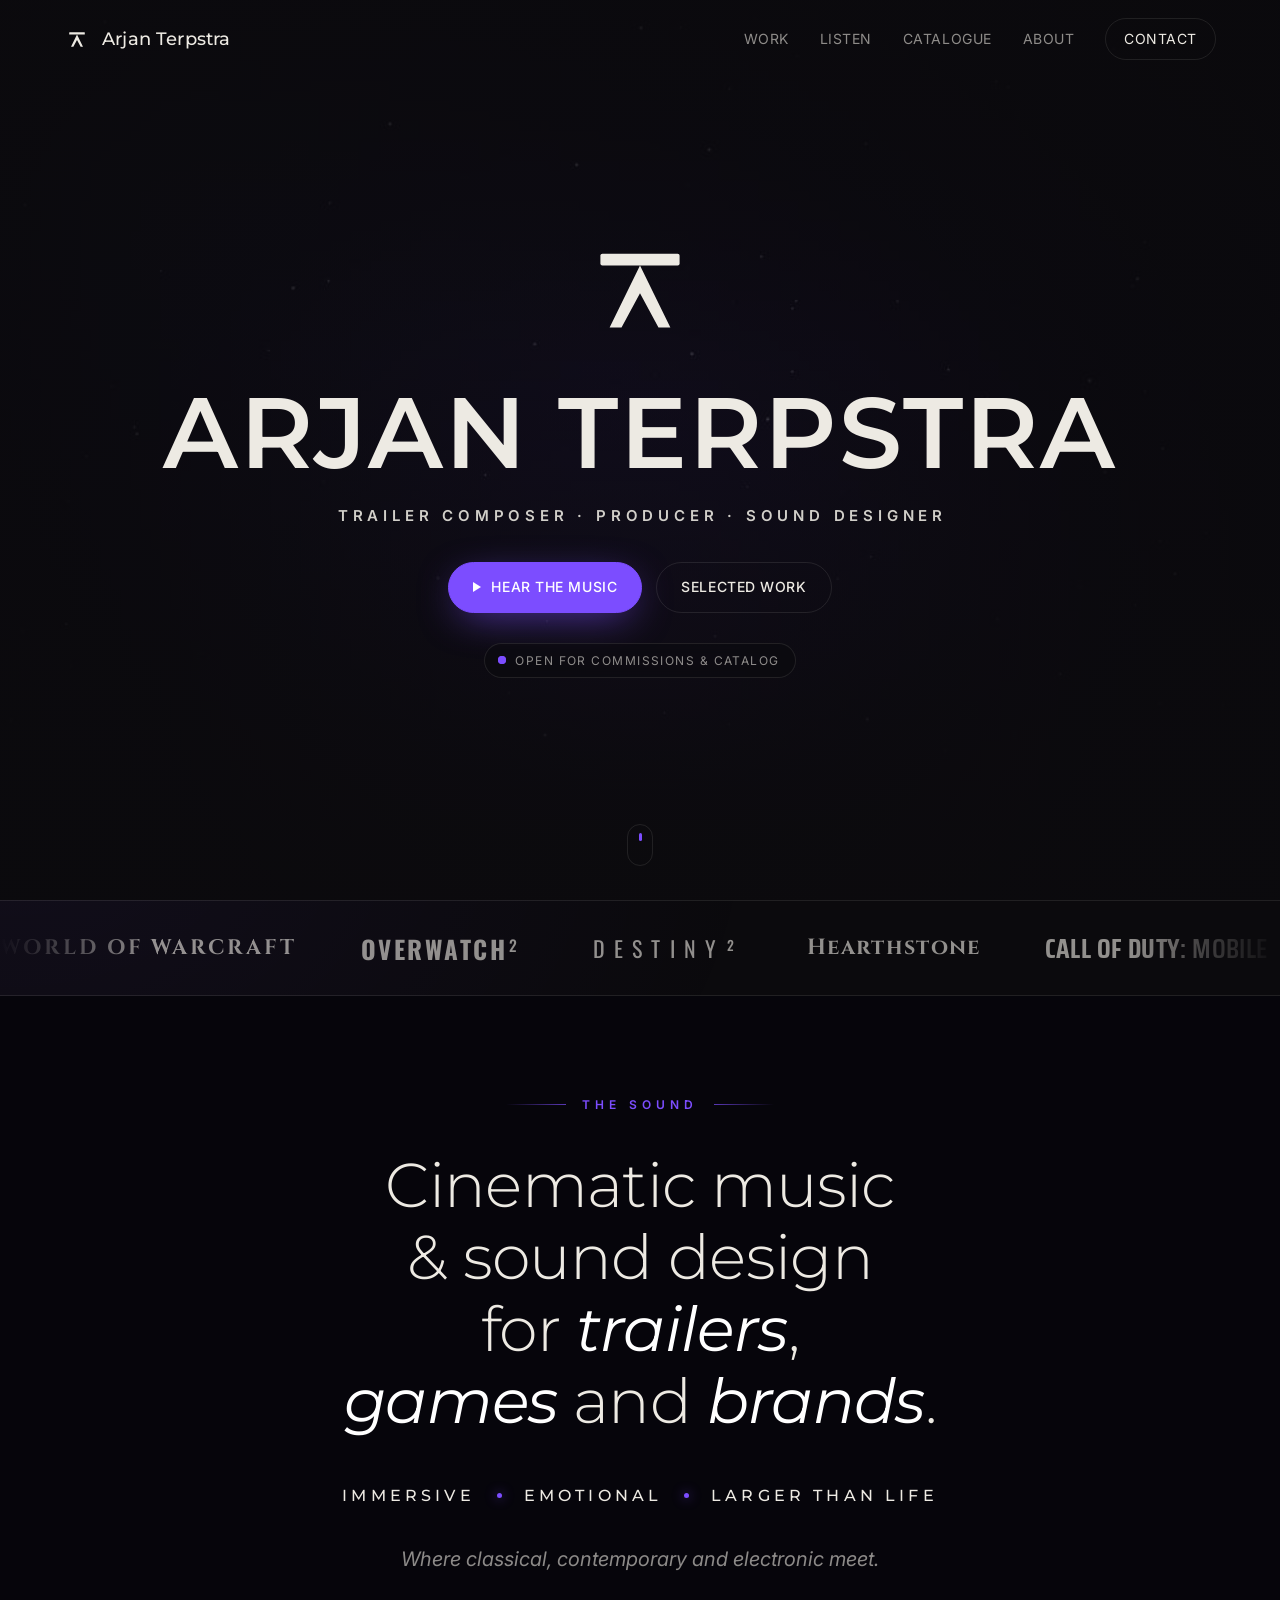
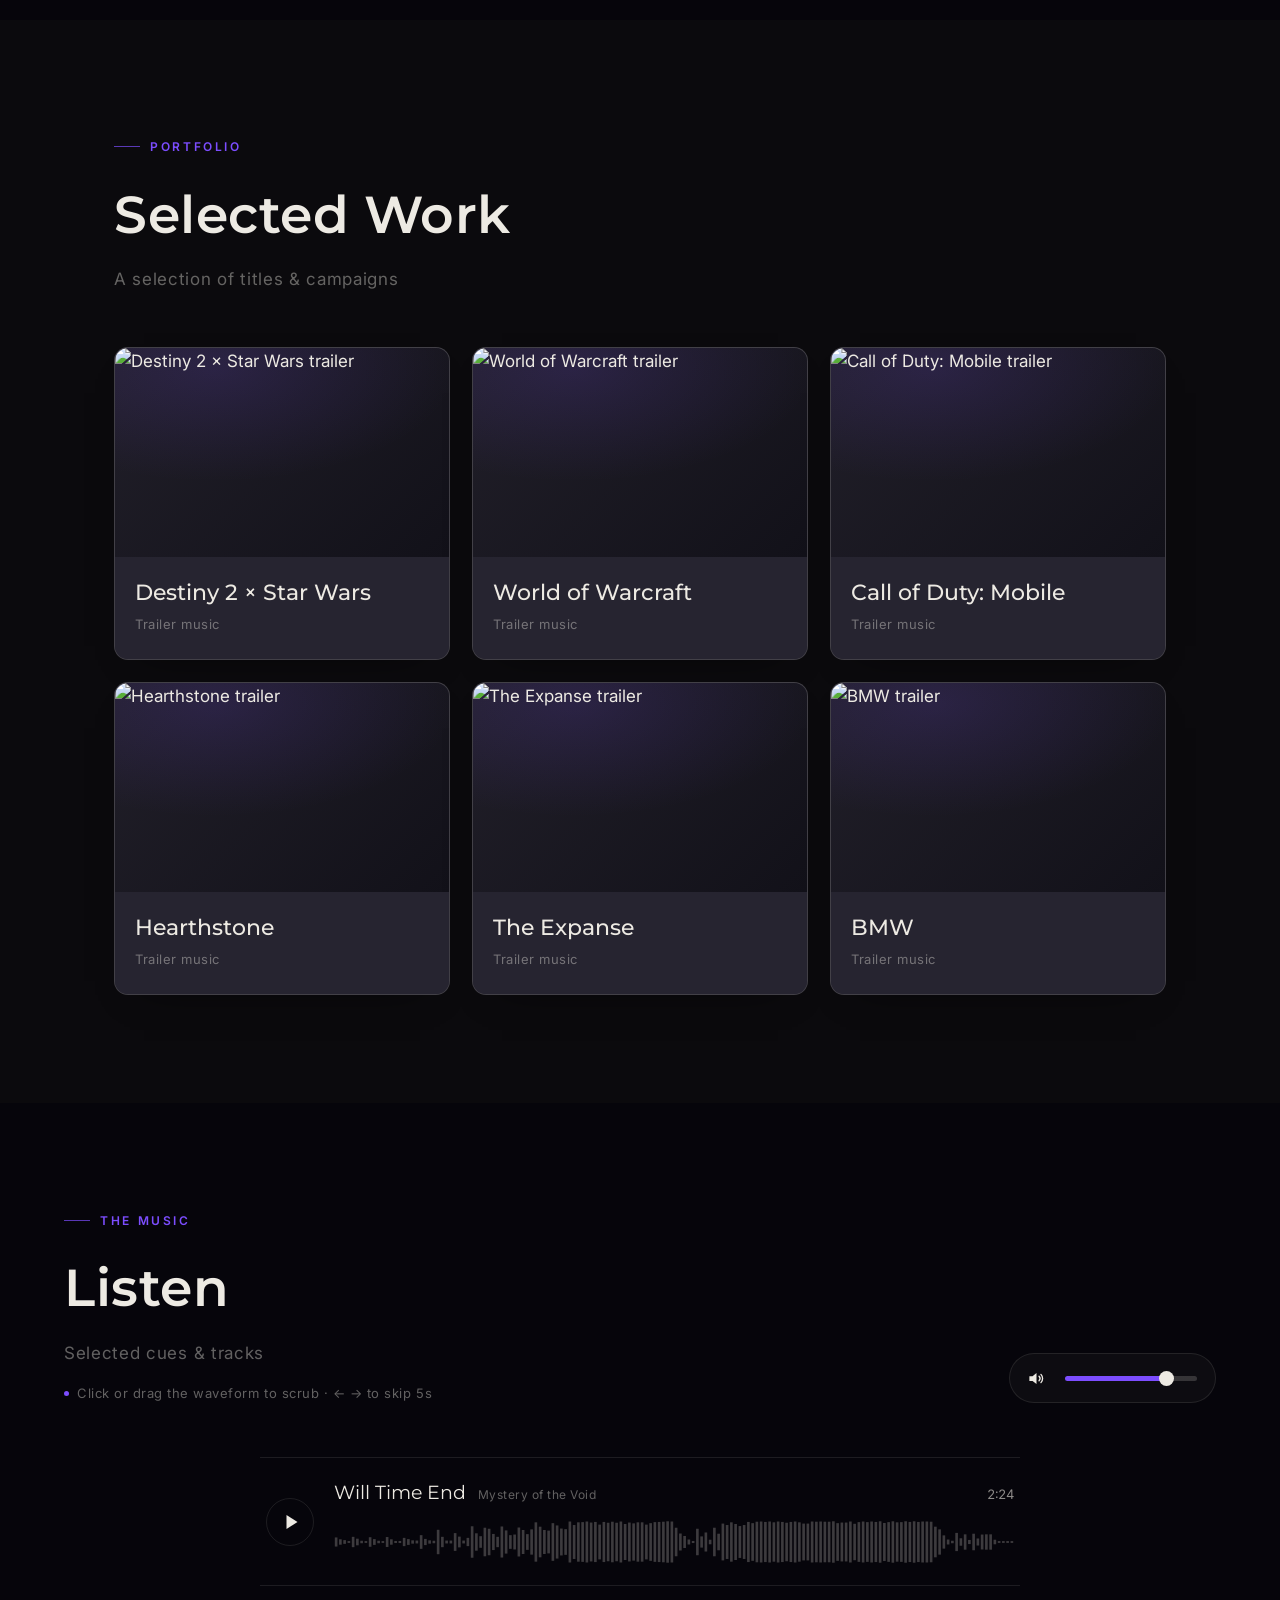
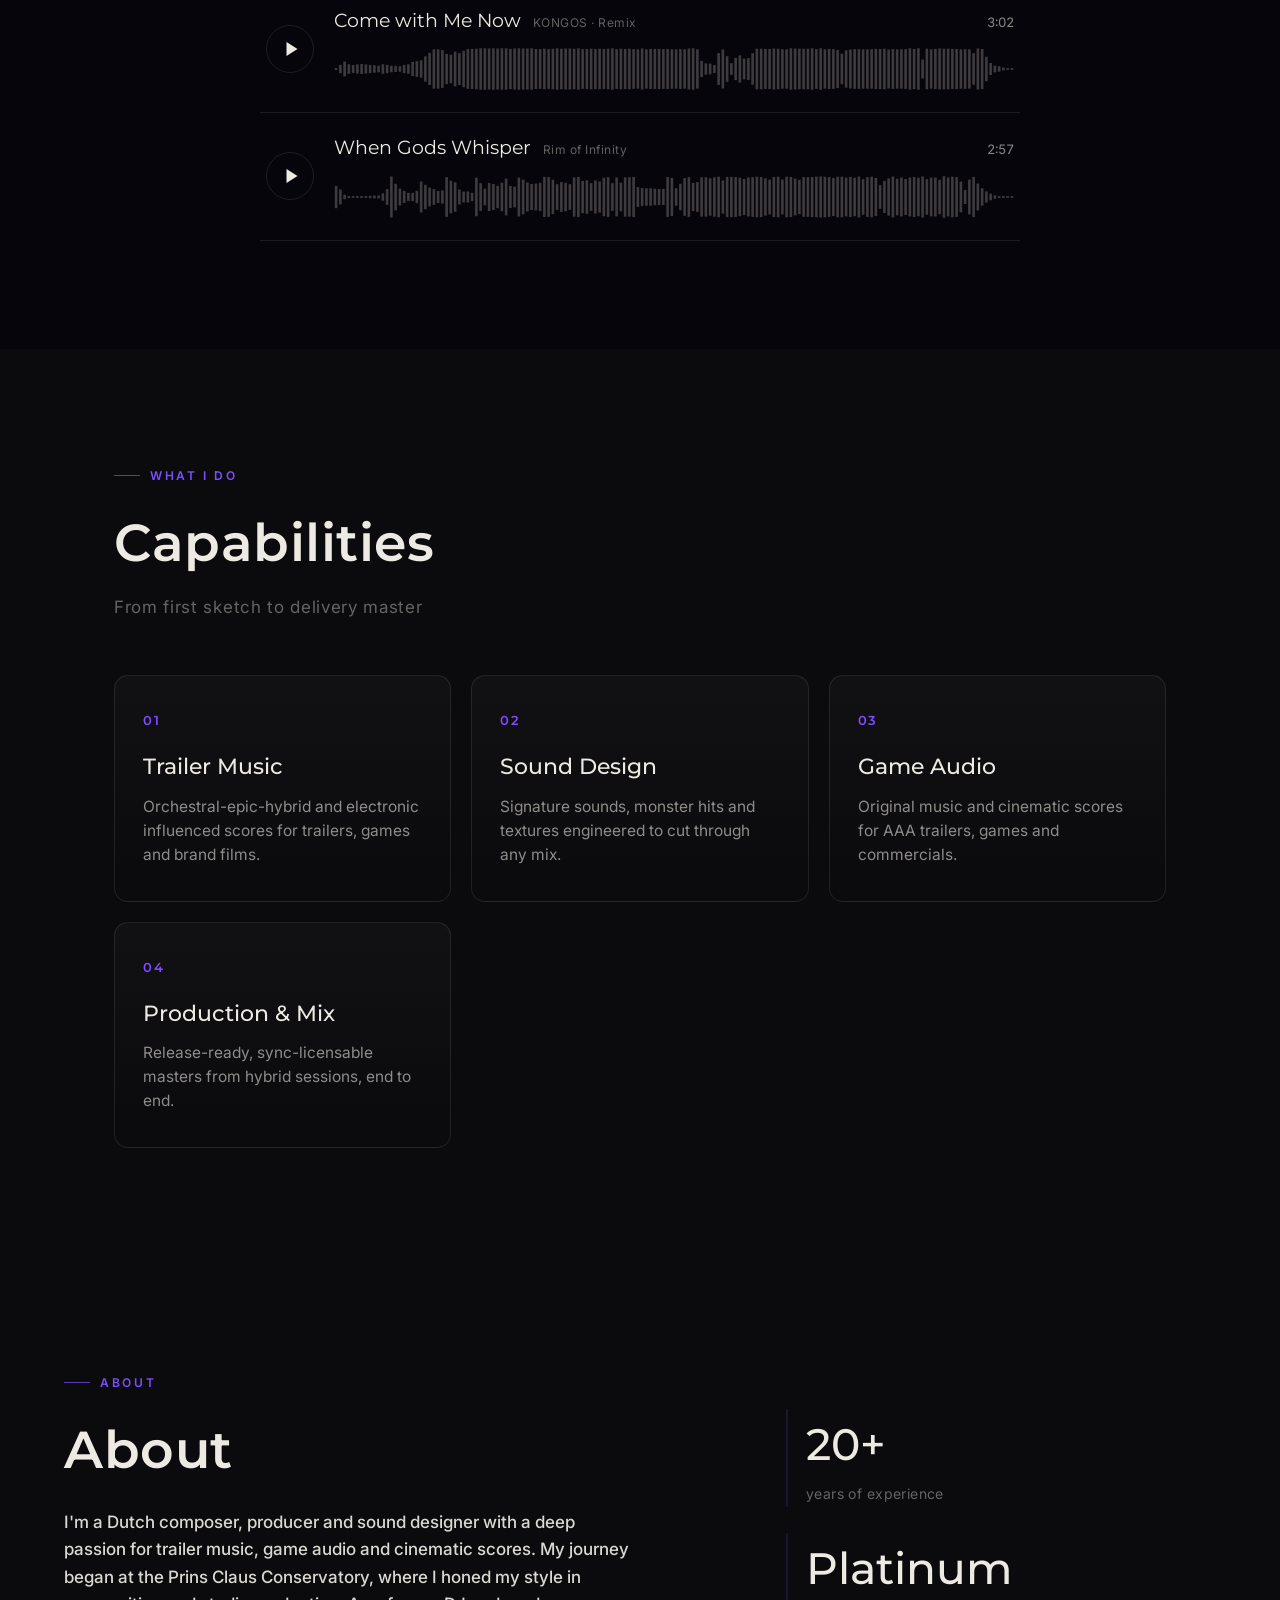
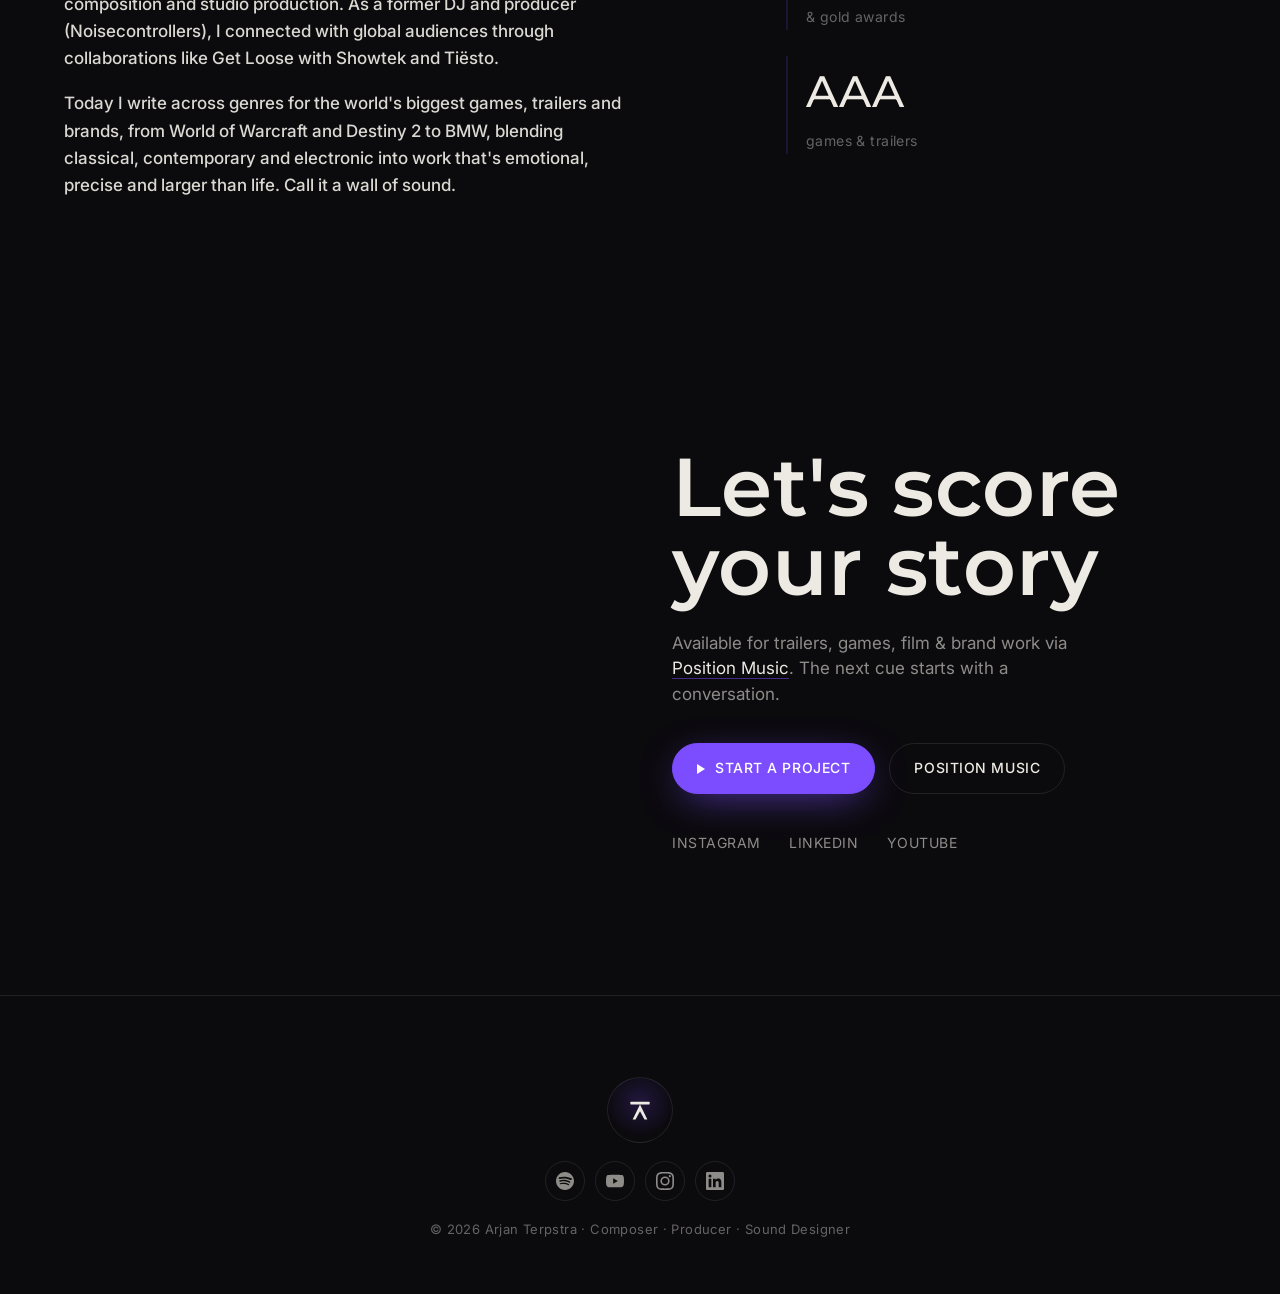
==== commit ce916067: "Update index.html" ====
--- a/index.html
+++ b/index.html
@@ -3,7 +3,7 @@
 <head>
   <meta charset="UTF-8" />
   <meta name="viewport" content="width=device-width, initial-scale=1.0" />
-  <title>Arjan Terpstra · Trailer Composer · Game &amp; Film Music Composer</title>
+  <title>Arjan Terpstra · Trailer Composer · Producer · Sound Designer</title>
   <meta name="description" content="Arjan Terpstra is a trailer composer, trailer music composer, game composer, film music composer and sound designer. Cinematic music for trailers, games and brands." />
   <meta name="keywords" content="trailer composer, trailer music composer, game composer, film music composer, sound designer trailer, Arjan Terpstra" />
   <meta name="theme-color" content="#0B0A0D" />
@@ -19,17 +19,17 @@
   <!-- Open Graph -->
   <meta property="og:type" content="website" />
   <meta property="og:site_name" content="Arjan Terpstra" />
-  <meta property="og:title" content="Arjan Terpstra · Trailer Composer · Game &amp; Film Music Composer" />
+  <meta property="og:title" content="Arjan Terpstra · Trailer Composer · Producer · Sound Designer" />
   <meta property="og:description" content="Trailer composer, trailer music composer, game composer, film music composer and sound designer. Cinematic music for trailers, games and brands." />
   <meta property="og:url" content="https://arjanterpstra.com/" />
   <meta property="og:image" content="https://arjanterpstra.com/assets/og-image.jpg" />
   <meta property="og:image:width" content="1200" />
   <meta property="og:image:height" content="630" />
-  <meta property="og:image:alt" content="Arjan Terpstra, Trailer Composer, Game &amp; Film Music Composer and Sound Designer" />
+  <meta property="og:image:alt" content="Arjan Terpstra, Trailer Composer, Producer and Sound Designer" />
 
   <!-- Twitter / X -->
   <meta name="twitter:card" content="summary_large_image" />
-  <meta name="twitter:title" content="Arjan Terpstra · Trailer Composer · Game &amp; Film Music Composer" />
+  <meta name="twitter:title" content="Arjan Terpstra · Trailer Composer · Producer · Sound Designer" />
   <meta name="twitter:description" content="Trailer composer, game composer, film music composer and sound designer. Cinematic music for trailers, games and brands." />
   <meta name="twitter:image" content="https://arjanterpstra.com/assets/og-image.jpg" />
 
@@ -41,7 +41,7 @@
     "name": "Arjan Terpstra",
     "url": "https://arjanterpstra.com/",
     "image": "https://arjanterpstra.com/assets/og-image.jpg",
-    "jobTitle": "Trailer Composer, Game & Film Music Composer, Sound Designer",
+    "jobTitle": "Trailer Composer, Producer, Sound Designer",
     "nationality": "Dutch",
     "description": "Trailer composer, trailer music composer, game composer, film music composer and sound designer creating cinematic music for trailers, games and brands.",
     "knowsAbout": ["Trailer composer", "Trailer music composer", "Game composer", "Film music composer", "Sound designer", "Brand films"],
@@ -600,7 +600,7 @@
       <div class="hero__inner">
         <span class="hero__mark reveal" data-icon="mark"></span>
         <h1 class="hero__title reveal">Arjan Terpstra</h1>
-        <p class="hero__role reveal">Trailer · Game &amp; Film Composer · Sound Designer</p>
+        <p class="hero__role reveal">Trailer Composer · Producer · Sound Designer</p>
         <div class="hero__cta reveal">
           <a href="#listen" class="btn btn--primary"><span class="tri"></span> Hear the music</a>
           <a href="#work" class="btn btn--ghost">Selected work</a>
